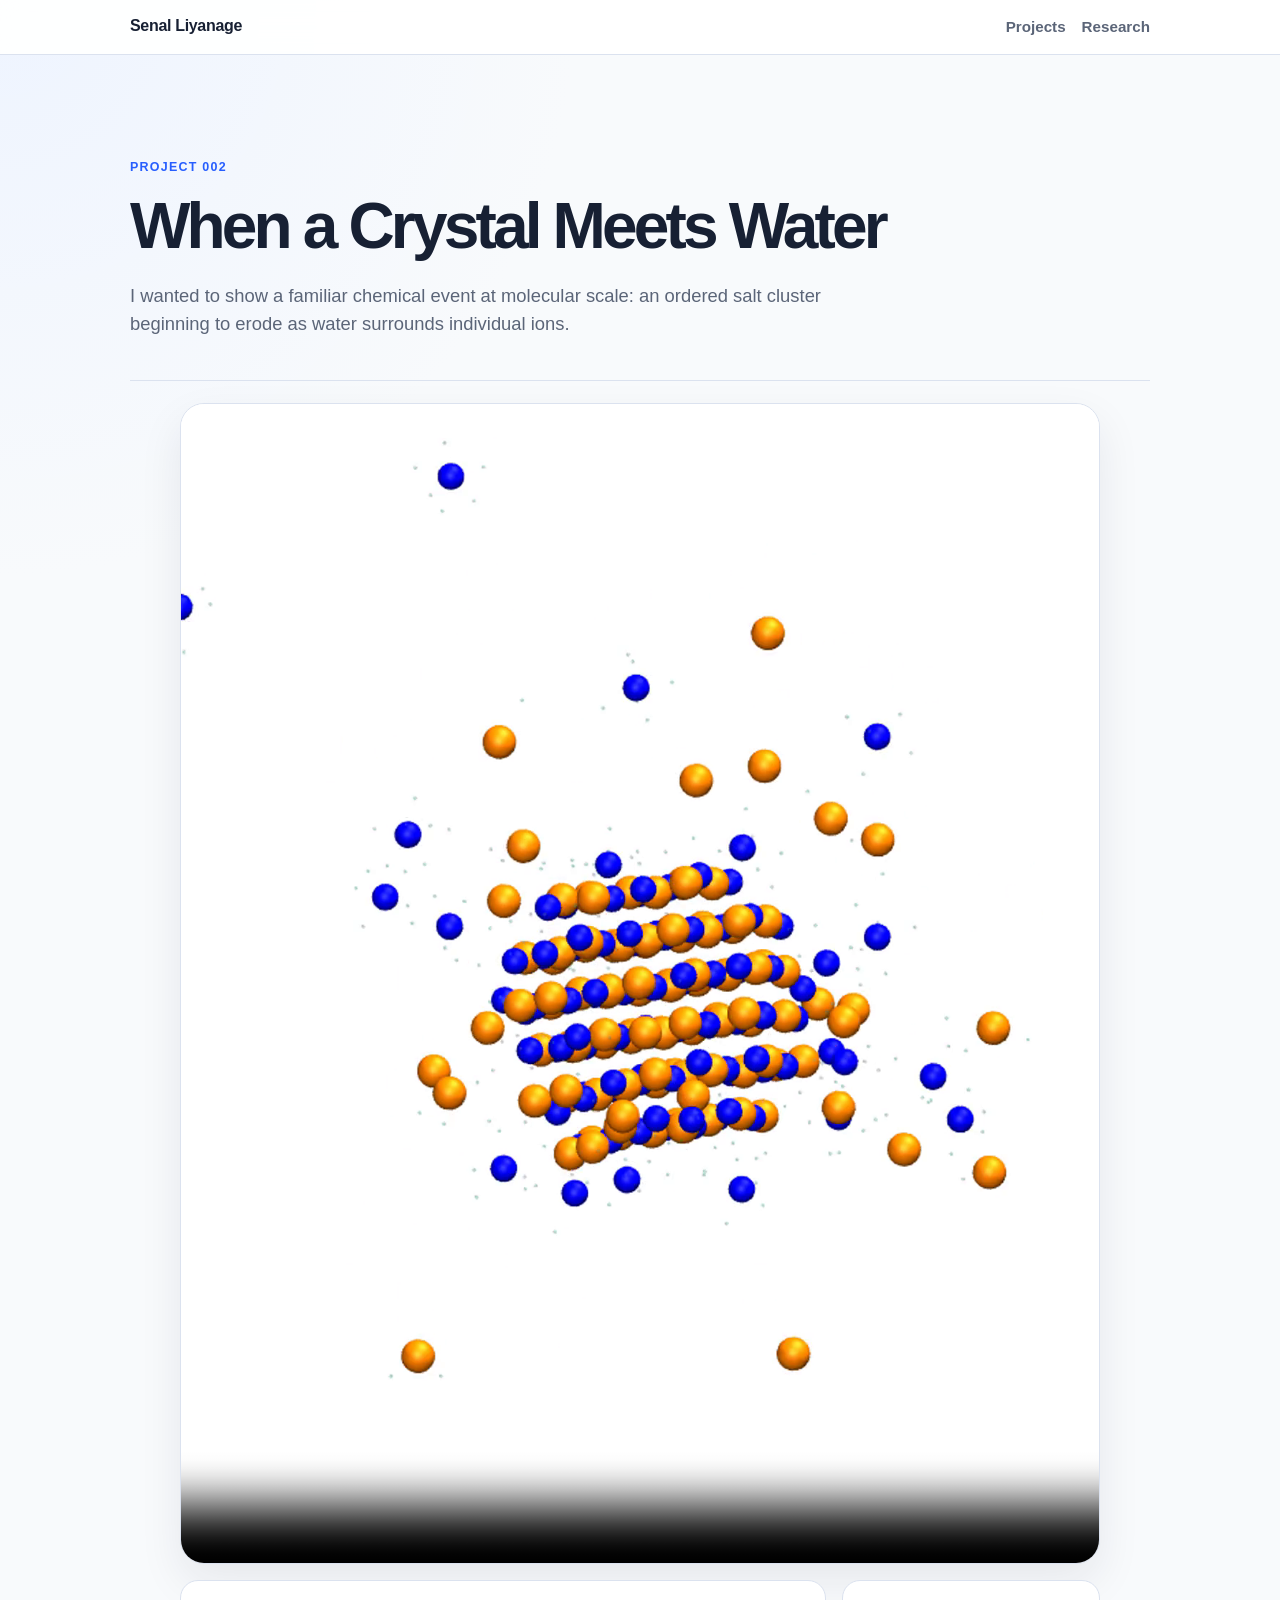
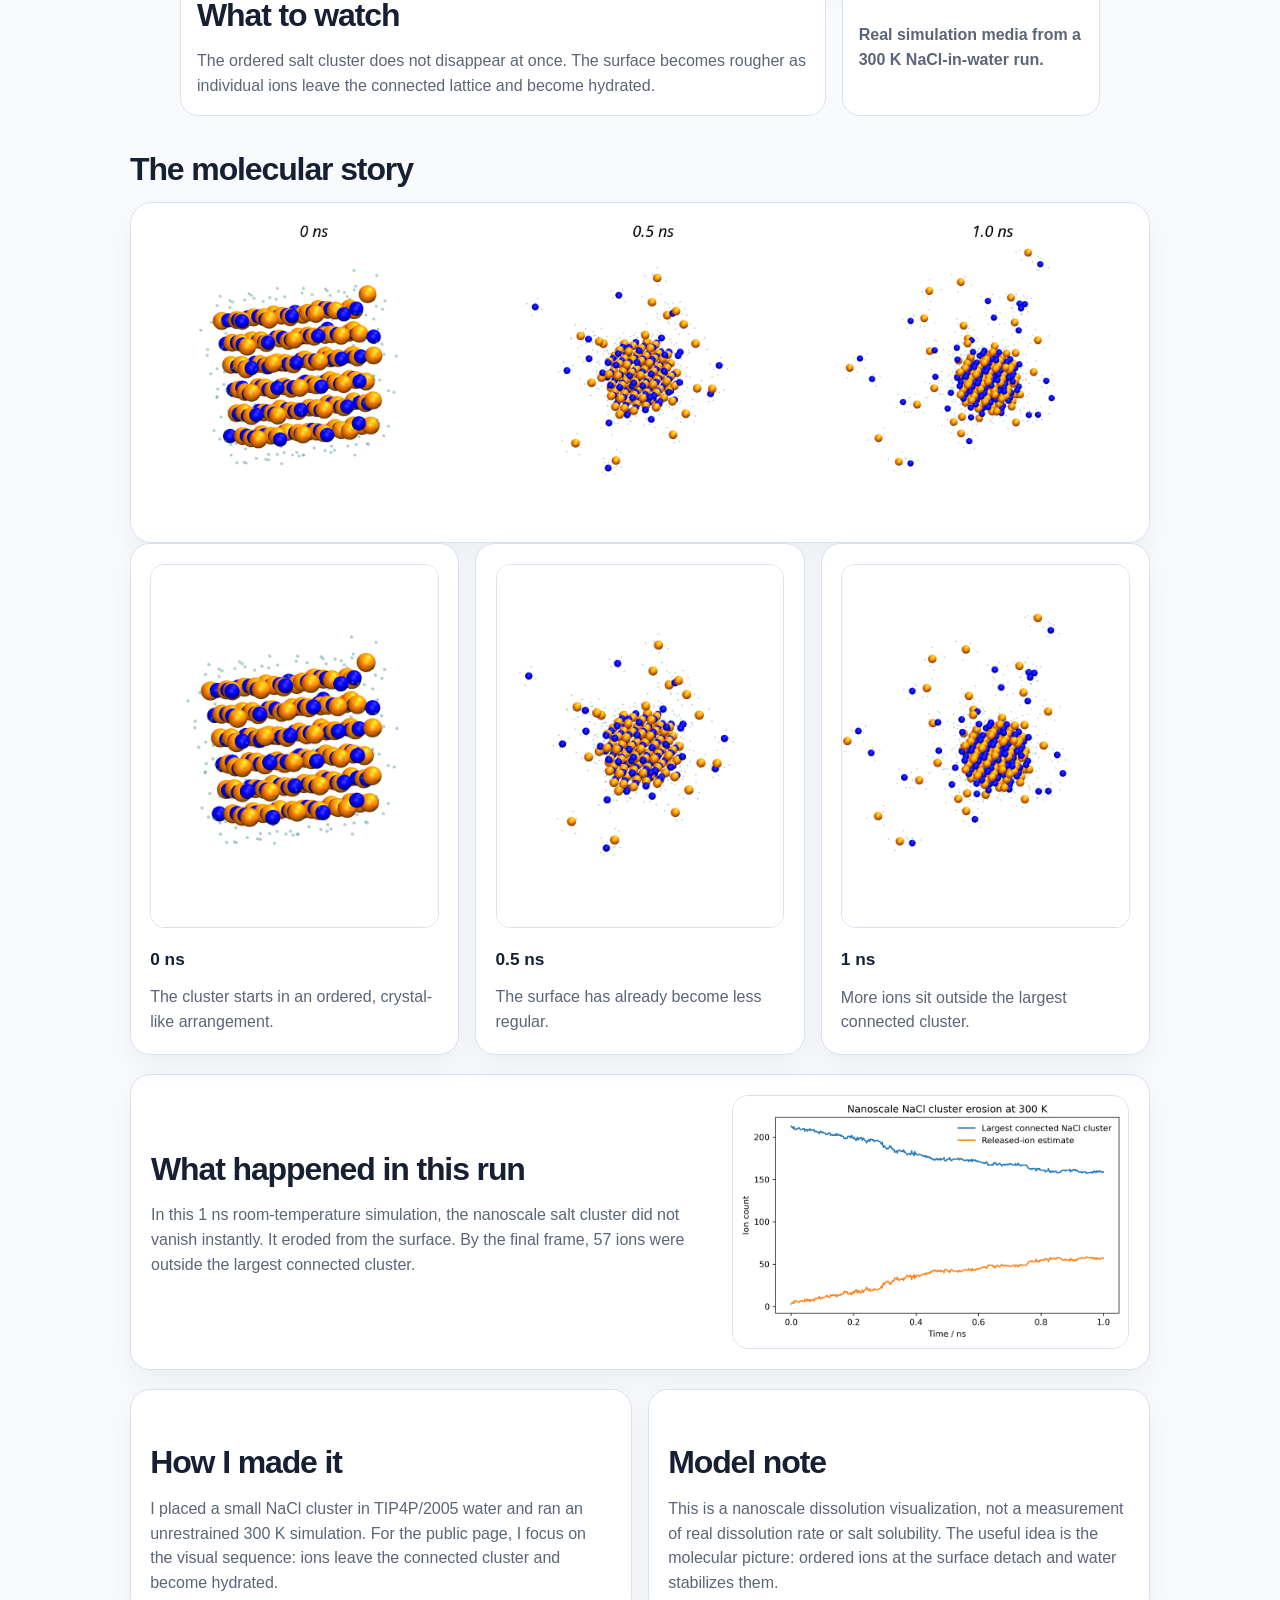
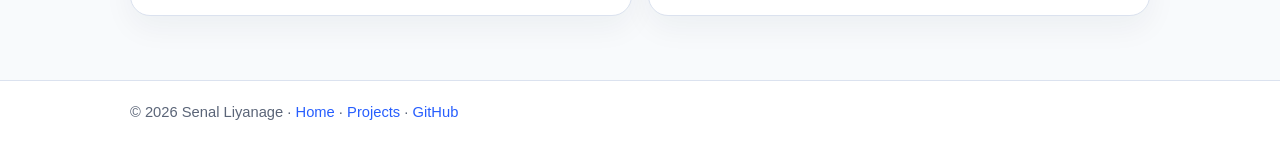
==== projects/salt-dissolution/index.html @ 2a0a5a63 "Use real media for salt dissolution project" ====
<!doctype html>
<html lang="en">
<head>
  <meta charset="utf-8">
  <meta name="viewport" content="width=device-width, initial-scale=1">
  <meta name="description" content="Project 002: real molecular simulation media showing a nanoscale salt cluster eroding in water.">
  <title>Project 002 — When a Crystal Meets Water</title>
  <link rel="stylesheet" href="../../assets/css/style.css">
  <link rel="stylesheet" href="../../assets/css/project002.css">
</head>
<body>
  <header>
    <div class="navbar">
      <a class="brand" href="../../index.html">Senal Liyanage</a>
      <nav aria-label="Primary navigation">
        <a href="../../projects.html">Projects</a>
        <a href="../../research.html">Research</a>
      </nav>
    </div>
  </header>

  <main>
    <section class="hero hero-compact project-hero">
      <p class="eyebrow">Project 002</p>
      <h1>When a Crystal Meets Water</h1>
      <p class="lede">I wanted to show a familiar chemical event at molecular scale: an ordered salt cluster beginning to erode as water surrounds individual ions.</p>
    </section>

    <section class="real-media-stage">
      <video class="simulation-video" autoplay loop muted playsinline controls poster="../../assets/projects/salt-dissolution/project002_300K_nacl_dissolution_poster.png">
        <source src="../../assets/projects/salt-dissolution/project002_300K_nacl_dissolution.mp4" type="video/mp4">
        <source src="../../assets/projects/salt-dissolution/project002_300K_nacl_dissolution.webm" type="video/webm">
        Your browser does not support the video tag.
      </video>
      <div class="watch-strip">
        <div>
          <h2>What to watch</h2>
          <p>The ordered salt cluster does not disappear at once. The surface becomes rougher as individual ions leave the connected lattice and become hydrated.</p>
        </div>
        <div class="mini-note">Real simulation media from a 300 K NaCl-in-water run.</div>
      </div>
    </section>

    <section>
      <h2>The molecular story</h2>
      <img class="wide-figure" src="../../assets/projects/salt-dissolution/project002_300K_three_panel_public.png" alt="Three simulation frames showing a salt cluster at 0 ns, 0.5 ns, and 1 ns">
    </section>

    <section class="gallery-grid frame-gallery">
      <article class="card">
        <img src="../../assets/projects/salt-dissolution/project002_0ns_public.png" alt="NaCl cluster at 0 ns">
        <h3>0 ns</h3>
        <p>The cluster starts in an ordered, crystal-like arrangement.</p>
      </article>
      <article class="card">
        <img src="../../assets/projects/salt-dissolution/project002_0p5ns_public.png" alt="NaCl cluster at 0.5 ns">
        <h3>0.5 ns</h3>
        <p>The surface has already become less regular.</p>
      </article>
      <article class="card">
        <img src="../../assets/projects/salt-dissolution/project002_1ns_public.png" alt="NaCl cluster at 1 ns">
        <h3>1 ns</h3>
        <p>More ions sit outside the largest connected cluster.</p>
      </article>
    </section>

    <section class="dissolution-summary">
      <div>
        <h2>What happened in this run</h2>
        <p>In this 1 ns room-temperature simulation, the nanoscale salt cluster did not vanish instantly. It eroded from the surface. By the final frame, 57 ions were outside the largest connected cluster.</p>
      </div>
      <img src="../../assets/projects/salt-dissolution/project002_300K_cluster_erosion.png" alt="Cluster erosion summary for the salt dissolution simulation">
    </section>

    <section class="grid-2">
      <article class="card">
        <h2>How I made it</h2>
        <p>I placed a small NaCl cluster in TIP4P/2005 water and ran an unrestrained 300 K simulation. For the public page, I focus on the visual sequence: ions leave the connected cluster and become hydrated.</p>
      </article>
      <article class="card">
        <h2>Model note</h2>
        <p>This is a nanoscale dissolution visualization, not a measurement of real dissolution rate or salt solubility. The useful idea is the molecular picture: ordered ions at the surface detach and water stabilizes them.</p>
      </article>
    </section>
  </main>

  <footer>
    <div class="footer-inner">
      © 2026 Senal Liyanage · <a href="../../index.html">Home</a> · <a href="../../projects.html">Projects</a> · <a href="https://github.com/senal-liyanage">GitHub</a>
    </div>
  </footer>
</body>
</html>
---- assets/css/style.css ----
:root {
  --bg: #f8fafc;
  --panel: #ffffff;
  --text: #172033;
  --muted: #5b6578;
  --line: #dbe2ef;
  --accent: #275efe;
  --accent-dark: #1746c8;
  --chip: #eef3ff;
  --soft: #f2f6ff;
  --warm: #fff6e8;
  --max-width: 1060px;
}

* {
  box-sizing: border-box;
}

body {
  margin: 0;
  font-family: -apple-system, BlinkMacSystemFont, "Segoe UI", Roboto, Helvetica, Arial, sans-serif;
  background: radial-gradient(circle at top left, #eef4ff 0, transparent 36rem), var(--bg);
  color: var(--text);
  line-height: 1.55;
}

a {
  color: var(--accent);
  text-decoration: none;
}

a:hover {
  color: var(--accent-dark);
  text-decoration: underline;
}

header {
  background: rgba(255, 255, 255, 0.92);
  border-bottom: 1px solid var(--line);
  position: sticky;
  top: 0;
  z-index: 10;
  backdrop-filter: blur(12px);
}

.navbar {
  max-width: var(--max-width);
  margin: 0 auto;
  padding: 0.9rem 1.25rem;
  display: flex;
  justify-content: space-between;
  align-items: center;
  gap: 1rem;
}

.brand {
  font-weight: 780;
  color: var(--text);
  letter-spacing: -0.02em;
}

nav {
  display: flex;
  gap: 1rem;
  flex-wrap: wrap;
}

nav a {
  color: var(--muted);
  font-weight: 680;
  font-size: 0.95rem;
}

main {
  max-width: var(--max-width);
  margin: 0 auto;
  padding: 2rem 1.25rem 4rem;
}

.hero {
  padding: 3.7rem 0 2.2rem;
}

.home-hero {
  display: grid;
  grid-template-columns: minmax(0, 0.9fr) minmax(360px, 0.72fr);
  gap: 2.2rem;
  align-items: center;
}

.hero-simple {
  max-width: 880px;
}

.hero-grid {
  display: grid;
  grid-template-columns: minmax(0, 1fr) 320px;
  gap: 2rem;
  align-items: center;
}

.hero-compact {
  padding-bottom: 1.4rem;
}

.project-hero {
  border-bottom: 1px solid var(--line);
}

.eyebrow {
  color: var(--accent);
  font-weight: 780;
  text-transform: uppercase;
  font-size: 0.78rem;
  letter-spacing: 0.1em;
  margin-bottom: 0.8rem;
}

h1,
h2,
h3 {
  line-height: 1.14;
  margin: 0 0 0.9rem;
}

h1 {
  font-size: clamp(2.35rem, 5vw, 4.5rem);
  letter-spacing: -0.06em;
  max-width: 880px;
}

h2 {
  font-size: clamp(1.45rem, 2.5vw, 2rem);
  letter-spacing: -0.035em;
  margin-top: 2.2rem;
}

h3 {
  font-size: 1.08rem;
}

.lede {
  max-width: 760px;
  font-size: 1.15rem;
  color: var(--muted);
}

.actions {
  display: flex;
  gap: 0.75rem;
  flex-wrap: wrap;
  margin-top: 1.25rem;
}

.button {
  display: inline-block;
  padding: 0.74rem 1.05rem;
  border-radius: 999px;
  border: 1px solid var(--accent);
  background: var(--accent);
  color: #fff;
  font-weight: 760;
}

.button:hover {
  color: #fff;
}

.button.secondary {
  background: transparent;
  color: var(--accent);
}

.button.secondary:hover {
  color: var(--accent-dark);
}

.button.small {
  padding: 0.5rem 0.78rem;
  font-size: 0.92rem;
}

.grid,
.gallery-grid {
  display: grid;
  grid-template-columns: repeat(auto-fit, minmax(240px, 1fr));
  gap: 1rem;
}

.grid-2 {
  display: grid;
  grid-template-columns: repeat(auto-fit, minmax(300px, 1fr));
  gap: 1rem;
}

.card,
.project-card,
.callout,
.spotlight,
.project-strip article,
.quiet-tools,
.gallery-feature {
  background: var(--panel);
  border: 1px solid var(--line);
  border-radius: 20px;
  box-shadow: 0 12px 30px rgba(21, 31, 56, 0.05);
}

.card {
  padding: 1.2rem;
}

.card p,
.project-card p,
.section-note,
.quiet-tools p,
.project-strip p,
.gallery-copy p {
  color: var(--muted);
}

.card p:last-child,
.project-card p:last-child {
  margin-bottom: 0;
}

.card strong {
  color: var(--text);
}

.hero-visual,
.gallery-visual {
  color: var(--text);
  background: linear-gradient(180deg, #ffffff, #f7f9ff 68%, #fff8ec);
  border: 1px solid #c8d7ff;
  border-radius: 26px;
  box-shadow: 0 24px 56px rgba(21, 31, 56, 0.1);
  overflow: hidden;
  display: block;
}

.hero-visual:hover,
.gallery-visual:hover {
  text-decoration: none;
  transform: translateY(-2px);
  transition: transform 160ms ease;
}

.visual-label {
  color: var(--accent);
  font-weight: 780;
  text-transform: uppercase;
  letter-spacing: 0.1em;
  font-size: 0.78rem;
  padding: 1rem 1.1rem 0;
}

.molecule-preview {
  height: 330px;
  margin: 1rem;
  border-radius: 22px;
  position: relative;
  overflow: hidden;
  background:
    linear-gradient(180deg, rgba(39, 94, 254, 0.05), rgba(255, 246, 232, 0.75)),
    radial-gradient(circle at 50% 50%, rgba(39,94,254,0.08), transparent 15rem);
  border: 1px solid #dce7ff;
}

.wide-preview {
  height: 360px;
  margin: 0;
  border-radius: 22px;
}

.band {
  position: absolute;
  left: 8%;
  right: 8%;
  top: 42%;
  height: 18%;
  border-top: 2px dashed rgba(39,94,254,0.75);
  border-bottom: 2px dashed rgba(39,94,254,0.75);
  background: rgba(39,94,254,0.07);
}

.dot {
  position: absolute;
  width: 14px;
  height: 14px;
  border-radius: 999px;
  box-shadow: 0 6px 16px rgba(21, 31, 56, 0.14);
}

.dot.blue {
  background: rgba(39,94,254,0.62);
}

.dot.orange {
  background: rgba(234,117,0,0.86);
}

.visual-copy {
  padding: 0 1.15rem 1.2rem;
}

.visual-copy h2 {
  margin-top: 0;
}

.visual-copy p {
  color: var(--muted);
  margin-bottom: 0;
}

.project-strip {
  display: grid;
  grid-template-columns: repeat(auto-fit, minmax(300px, 1fr));
  gap: 1rem;
  margin-top: 1rem;
}

.project-strip article {
  padding: 1.25rem;
}

.project-strip h2 {
  margin-top: 0;
}

.quiet-tools {
  padding: 1.25rem;
  margin-top: 1rem;
}

.quiet-tools h2 {
  margin-top: 0;
}

.gallery-feature {
  display: grid;
  grid-template-columns: minmax(0, 0.85fr) minmax(300px, 0.55fr);
  gap: 1.2rem;
  padding: 1.1rem;
  align-items: center;
  margin-bottom: 1rem;
}

.gallery-copy {
  padding: 0.6rem 0.4rem;
}

.gallery-copy h2 {
  margin-top: 0;
}

.spotlight {
  display: flex;
  justify-content: space-between;
  align-items: center;
  gap: 1rem;
  padding: 1.35rem;
  background: linear-gradient(135deg, #ffffff, #f4f7ff 68%, var(--warm));
}

.spotlight h2 {
  margin-top: 0;
}

.chips {
  display: flex;
  flex-wrap: wrap;
  gap: 0.5rem;
  margin: 1rem 0 0;
}

.chip {
  background: var(--chip);
  color: #1c3f8f;
  border: 1px solid #dce7ff;
  border-radius: 999px;
  padding: 0.35rem 0.65rem;
  font-size: 0.88rem;
  font-weight: 650;
}

.project-list {
  display: grid;
  gap: 1rem;
}

.project-card {
  padding: 1.35rem;
  margin-bottom: 1rem;
}

.project-card h2,
.project-card h3 {
  margin-top: 0;
}

.project-card .meta,
.meta {
  color: var(--muted);
  font-size: 0.94rem;
  margin: -0.25rem 0 0.8rem;
}

.featured-project,
.visual-card {
  border-color: #c8d7ff;
  background: linear-gradient(180deg, #ffffff, #f7f9ff);
}

.compact-list {
  grid-template-columns: repeat(auto-fit, minmax(260px, 1fr));
}

.compact-list-card p {
  max-width: 720px;
}

.callout {
  background: var(--soft);
  border-color: #dce7ff;
  padding: 1.2rem;
}

.callout h2 {
  margin-top: 0;
}

.visual-stage {
  margin-top: 1.4rem;
}

.canvas-wrap {
  background: #ffffff;
  border: 1px solid var(--line);
  border-radius: 24px;
  padding: 1rem;
  box-shadow: 0 18px 44px rgba(21, 31, 56, 0.08);
  overflow-x: auto;
}

.cinematic-canvas {
  max-width: 920px;
  margin: 0 auto;
}

.canvas-wrap canvas {
  display: block;
  max-width: 100%;
  height: auto;
  margin: 0 auto;
}

.watch-strip {
  max-width: 920px;
  margin: 1rem auto 0;
  display: grid;
  grid-template-columns: minmax(0, 1fr) minmax(220px, 0.4fr);
  gap: 1rem;
  align-items: stretch;
}

.watch-strip > div {
  background: var(--panel);
  border: 1px solid var(--line);
  border-radius: 18px;
  padding: 1rem;
}

.watch-strip h2 {
  margin-top: 0;
}

.watch-strip p {
  color: var(--muted);
  margin-bottom: 0;
}

.mini-note {
  color: var(--muted);
  font-weight: 650;
  display: flex;
  align-items: center;
}

.two-column {
  display: grid;
  grid-template-columns: minmax(0, 1fr) minmax(260px, 0.45fr);
  gap: 1.2rem;
}

ul.clean {
  padding-left: 1.2rem;
}

footer {
  border-top: 1px solid var(--line);
  color: var(--muted);
  background: var(--panel);
}

.footer-inner {
  max-width: var(--max-width);
  margin: 0 auto;
  padding: 1.25rem;
  font-size: 0.92rem;
}

@media (max-width: 860px) {
  .home-hero,
  .hero-grid,
  .watch-strip,
  .spotlight,
  .gallery-feature {
    grid-template-columns: 1fr;
    flex-direction: column;
    align-items: flex-start;
  }
}

@media (max-width: 760px) {
  .navbar {
    align-items: flex-start;
    flex-direction: column;
  }

  .hero {
    padding-top: 2.5rem;
  }

  .molecule-preview,
  .wide-preview {
    height: 260px;
  }

  .two-column {
    grid-template-columns: 1fr;
  }
}
---- assets/css/project002.css ----
.project002-hero {
  align-items: center;
}

.real-preview-card img,
.gallery-visual.real-preview-card img {
  display: block;
  width: 100%;
  aspect-ratio: 1 / 1;
  object-fit: cover;
}

.real-media-stage {
  margin-top: 1.4rem;
}

.simulation-video {
  display: block;
  width: 100%;
  max-width: 920px;
  margin: 0 auto;
  border-radius: 24px;
  border: 1px solid var(--line);
  background: #ffffff;
  box-shadow: 0 18px 44px rgba(21, 31, 56, 0.08);
}

.wide-figure {
  display: block;
  width: 100%;
  border-radius: 22px;
  border: 1px solid var(--line);
  background: #ffffff;
  box-shadow: 0 12px 30px rgba(21, 31, 56, 0.05);
}

.frame-gallery img {
  width: 100%;
  border-radius: 14px;
  border: 1px solid var(--line);
  background: #ffffff;
  margin-bottom: 0.9rem;
}

.dissolution-summary {
  display: grid;
  grid-template-columns: minmax(0, 0.85fr) minmax(280px, 0.6fr);
  gap: 1.2rem;
  align-items: center;
  margin: 1.2rem 0;
  padding: 1.25rem;
  background: var(--panel);
  border: 1px solid var(--line);
  border-radius: 20px;
  box-shadow: 0 12px 30px rgba(21, 31, 56, 0.05);
}

.dissolution-summary h2 {
  margin-top: 0;
}

.dissolution-summary p {
  color: var(--muted);
}

.dissolution-summary img {
  width: 100%;
  border-radius: 16px;
  border: 1px solid var(--line);
  background: #ffffff;
}

.project-mini-row {
  display: grid;
  grid-template-columns: repeat(auto-fit, minmax(260px, 1fr));
  gap: 1rem;
}

.project-mini-row article {
  background: var(--panel);
  border: 1px solid var(--line);
  border-radius: 20px;
  box-shadow: 0 12px 30px rgba(21, 31, 56, 0.05);
  padding: 1.25rem;
}

.project-mini-row h2 {
  margin-top: 0;
}

.project-mini-row p {
  color: var(--muted);
}

@media (max-width: 860px) {
  .dissolution-summary {
    grid-template-columns: 1fr;
  }
}
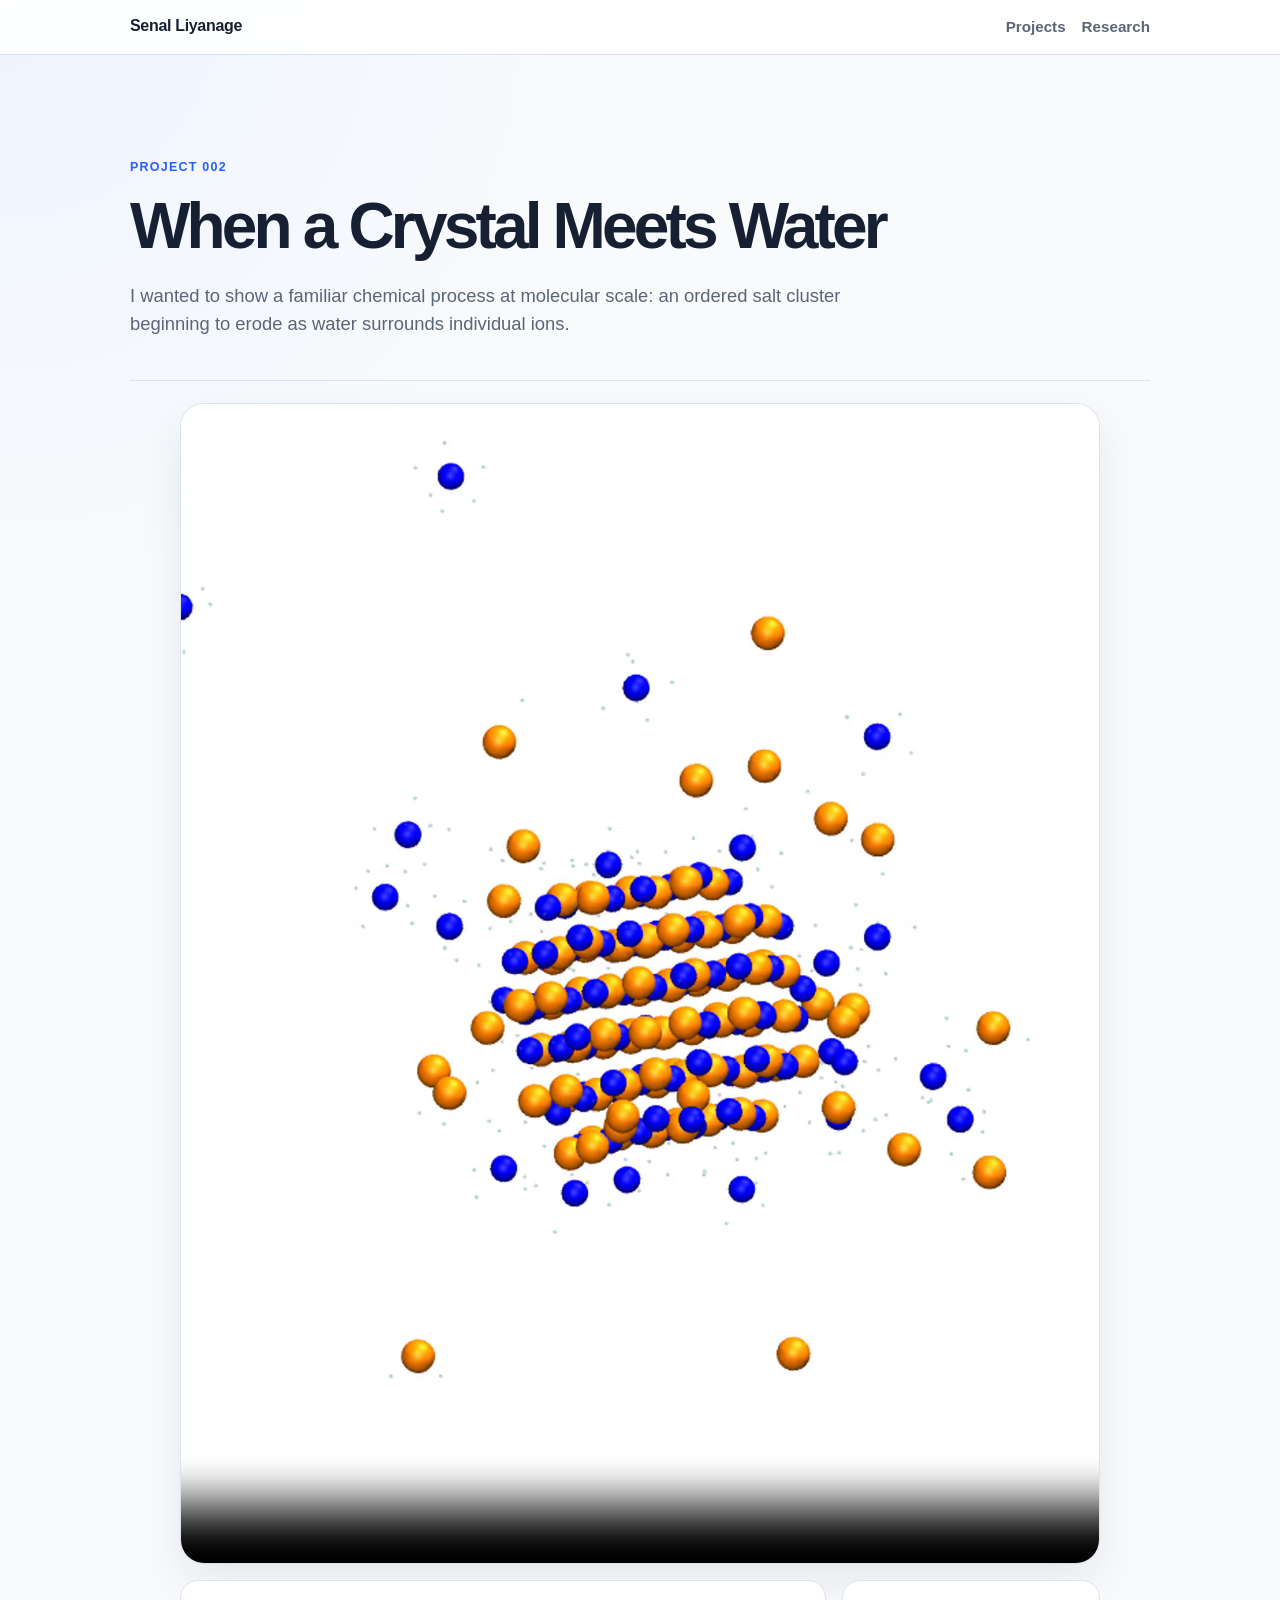
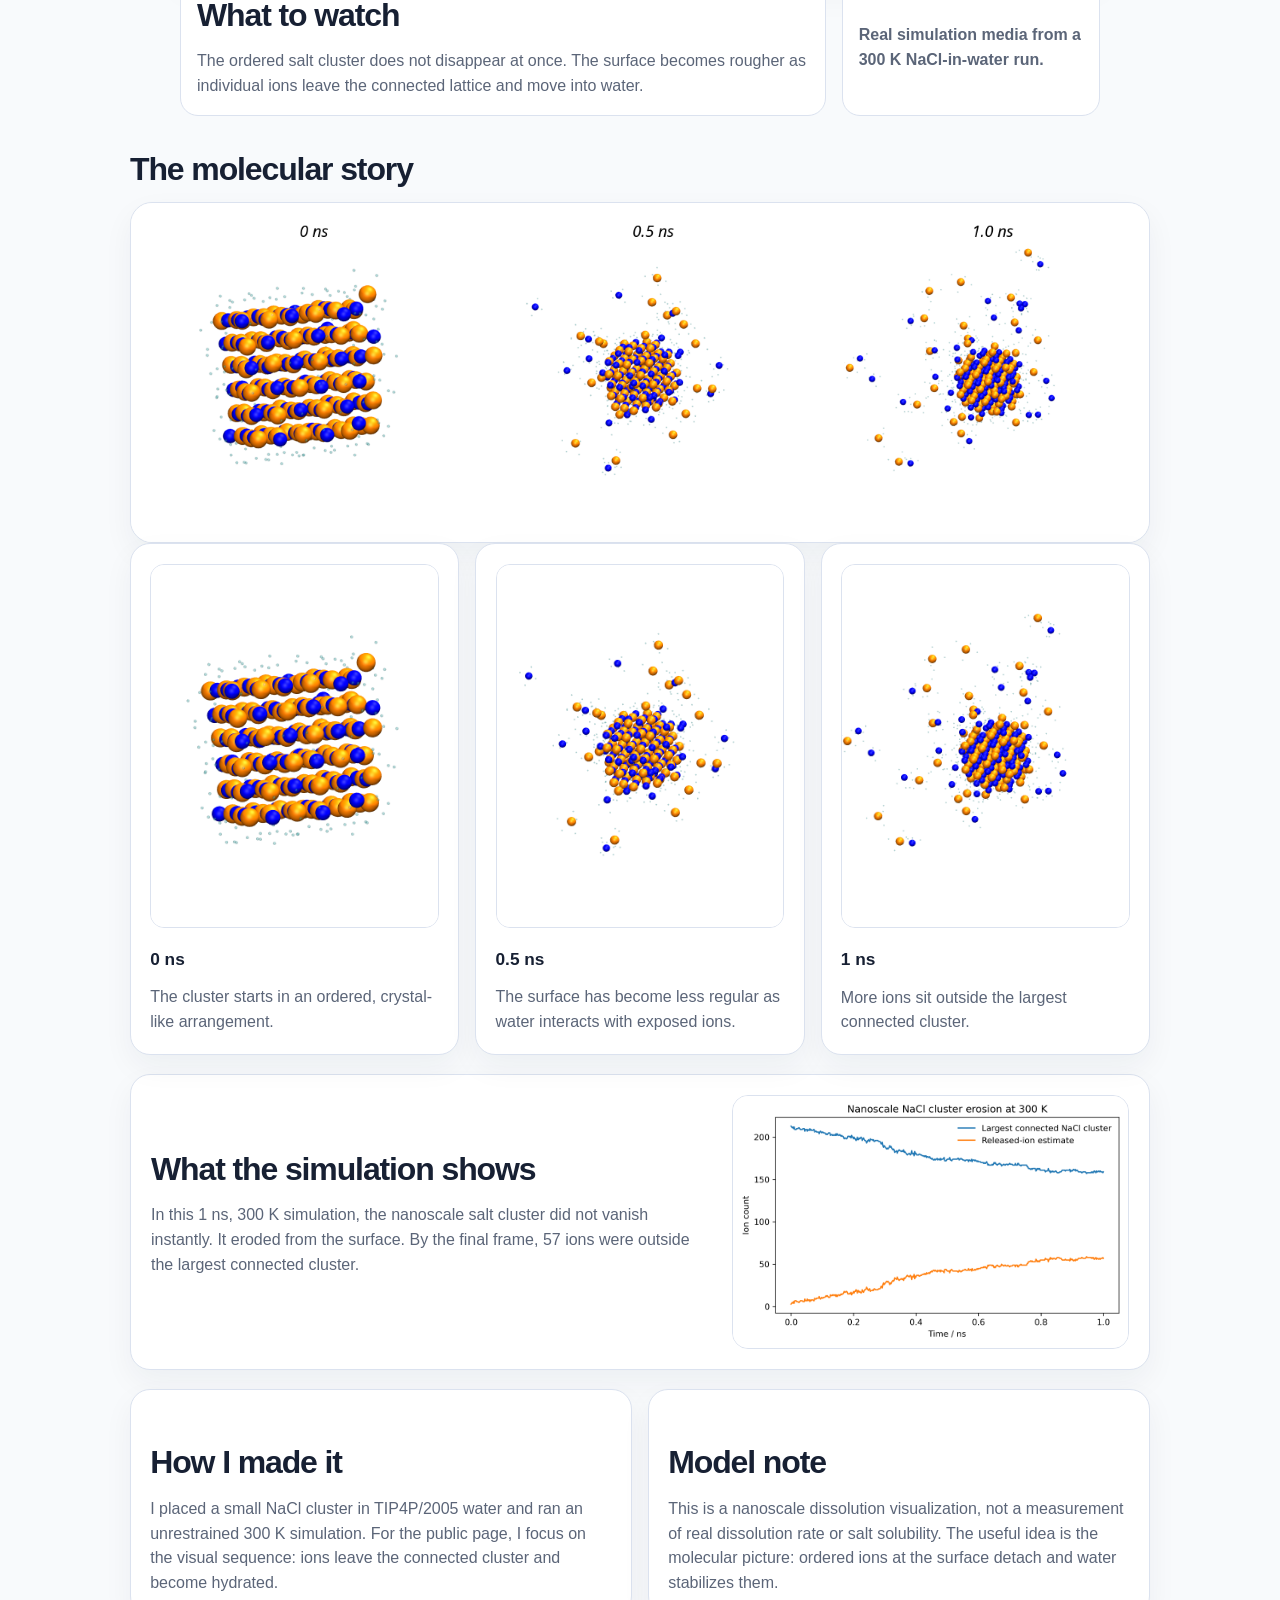
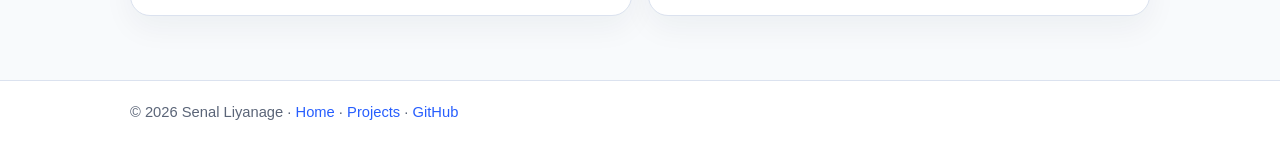
==== commit 3dcdef48: "Polish salt dissolution project copy" ====
--- a/projects/salt-dissolution/index.html
+++ b/projects/salt-dissolution/index.html
@@ -23,11 +23,11 @@
     <section class="hero hero-compact project-hero">
       <p class="eyebrow">Project 002</p>
       <h1>When a Crystal Meets Water</h1>
-      <p class="lede">I wanted to show a familiar chemical event at molecular scale: an ordered salt cluster beginning to erode as water surrounds individual ions.</p>
+      <p class="lede">I wanted to show a familiar chemical process at molecular scale: an ordered salt cluster beginning to erode as water surrounds individual ions.</p>
     </section>
 
     <section class="real-media-stage">
-      <video class="simulation-video" autoplay loop muted playsinline controls poster="../../assets/projects/salt-dissolution/project002_300K_nacl_dissolution_poster.png">
+      <video class="simulation-video" autoplay loop muted playsinline controls preload="metadata" poster="../../assets/projects/salt-dissolution/project002_300K_nacl_dissolution_poster.png">
         <source src="../../assets/projects/salt-dissolution/project002_300K_nacl_dissolution.mp4" type="video/mp4">
         <source src="../../assets/projects/salt-dissolution/project002_300K_nacl_dissolution.webm" type="video/webm">
         Your browser does not support the video tag.
@@ -35,7 +35,7 @@
       <div class="watch-strip">
         <div>
           <h2>What to watch</h2>
-          <p>The ordered salt cluster does not disappear at once. The surface becomes rougher as individual ions leave the connected lattice and become hydrated.</p>
+          <p>The ordered salt cluster does not disappear at once. The surface becomes rougher as individual ions leave the connected lattice and move into water.</p>
         </div>
         <div class="mini-note">Real simulation media from a 300 K NaCl-in-water run.</div>
       </div>
@@ -55,7 +55,7 @@
       <article class="card">
         <img src="../../assets/projects/salt-dissolution/project002_0p5ns_public.png" alt="NaCl cluster at 0.5 ns">
         <h3>0.5 ns</h3>
-        <p>The surface has already become less regular.</p>
+        <p>The surface has become less regular as water interacts with exposed ions.</p>
       </article>
       <article class="card">
         <img src="../../assets/projects/salt-dissolution/project002_1ns_public.png" alt="NaCl cluster at 1 ns">
@@ -66,8 +66,8 @@
 
     <section class="dissolution-summary">
       <div>
-        <h2>What happened in this run</h2>
-        <p>In this 1 ns room-temperature simulation, the nanoscale salt cluster did not vanish instantly. It eroded from the surface. By the final frame, 57 ions were outside the largest connected cluster.</p>
+        <h2>What the simulation shows</h2>
+        <p>In this 1 ns, 300 K simulation, the nanoscale salt cluster did not vanish instantly. It eroded from the surface. By the final frame, 57 ions were outside the largest connected cluster.</p>
       </div>
       <img src="../../assets/projects/salt-dissolution/project002_300K_cluster_erosion.png" alt="Cluster erosion summary for the salt dissolution simulation">
     </section>
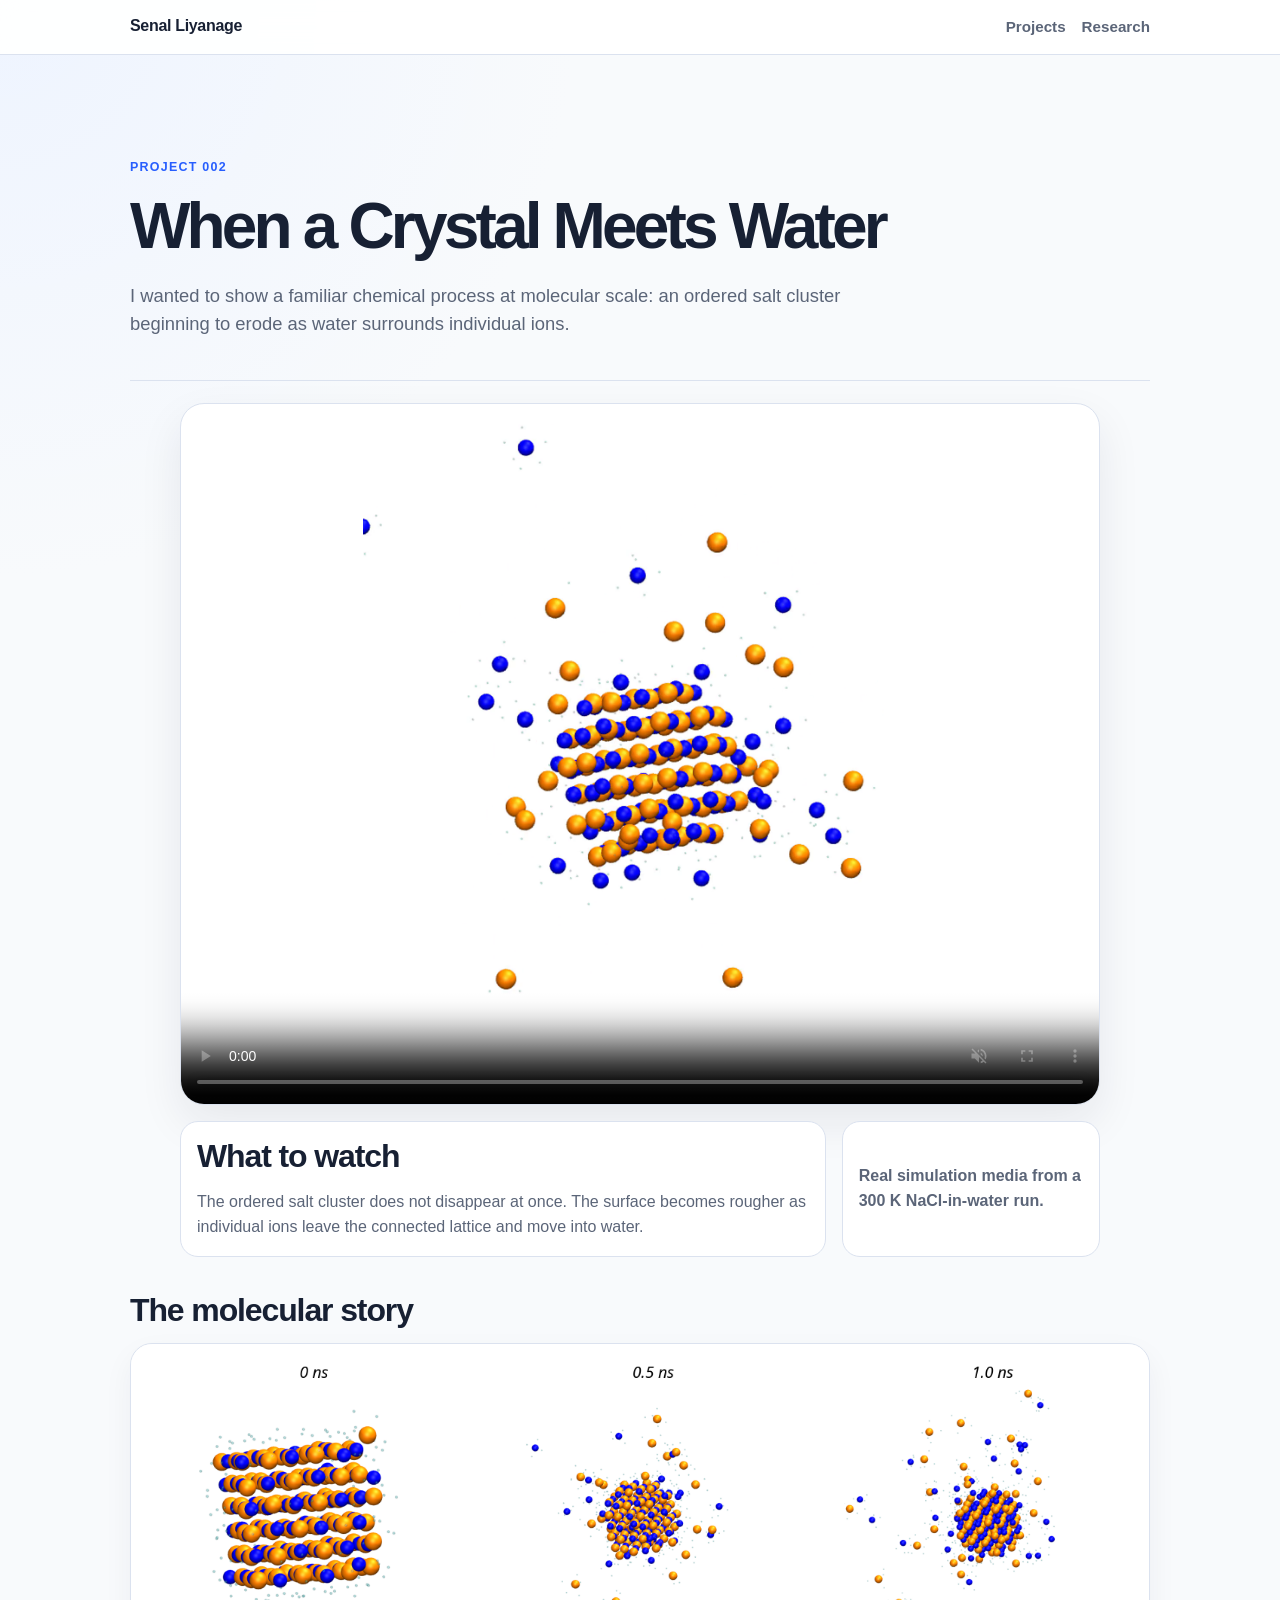
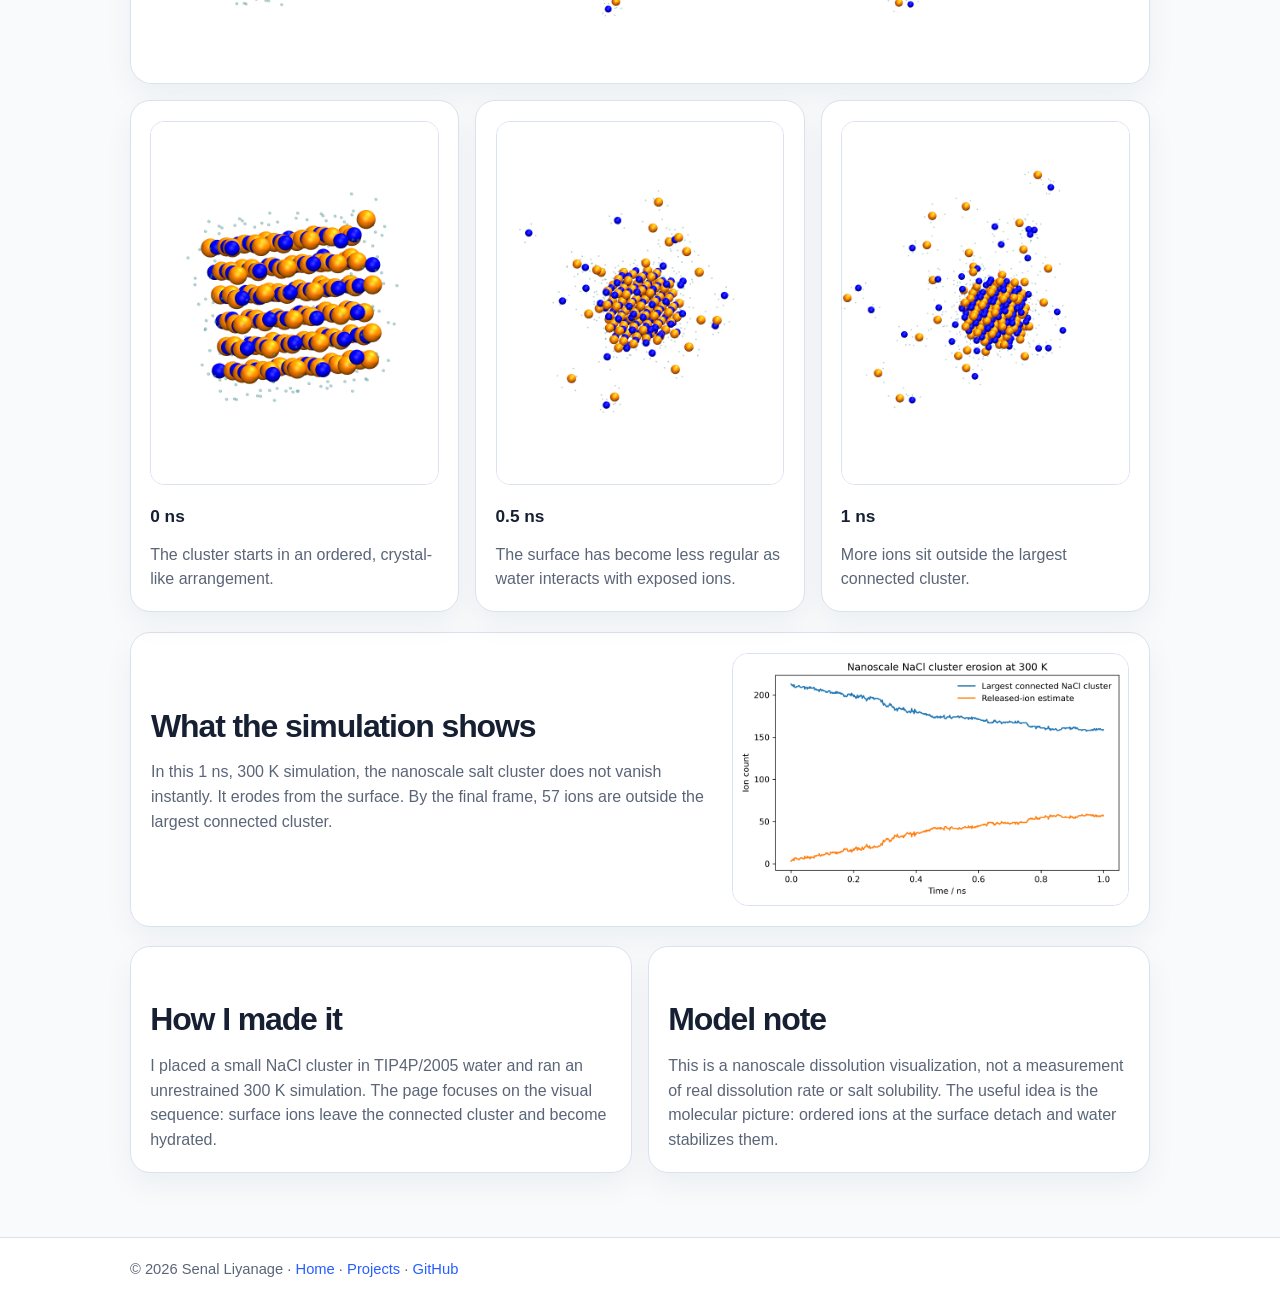
==== commit d896fdf7: "Refine salt dissolution project page" ====
--- a/projects/salt-dissolution/index.html
+++ b/projects/salt-dissolution/index.html
@@ -67,7 +67,7 @@
     <section class="dissolution-summary">
       <div>
         <h2>What the simulation shows</h2>
-        <p>In this 1 ns, 300 K simulation, the nanoscale salt cluster did not vanish instantly. It eroded from the surface. By the final frame, 57 ions were outside the largest connected cluster.</p>
+        <p>In this 1 ns, 300 K simulation, the nanoscale salt cluster does not vanish instantly. It erodes from the surface. By the final frame, 57 ions are outside the largest connected cluster.</p>
       </div>
       <img src="../../assets/projects/salt-dissolution/project002_300K_cluster_erosion.png" alt="Cluster erosion summary for the salt dissolution simulation">
     </section>
@@ -75,7 +75,7 @@
     <section class="grid-2">
       <article class="card">
         <h2>How I made it</h2>
-        <p>I placed a small NaCl cluster in TIP4P/2005 water and ran an unrestrained 300 K simulation. For the public page, I focus on the visual sequence: ions leave the connected cluster and become hydrated.</p>
+        <p>I placed a small NaCl cluster in TIP4P/2005 water and ran an unrestrained 300 K simulation. The page focuses on the visual sequence: surface ions leave the connected cluster and become hydrated.</p>
       </article>
       <article class="card">
         <h2>Model note</h2>
--- a/assets/css/project002.css
+++ b/assets/css/project002.css
@@ -18,11 +18,17 @@
   display: block;
   width: 100%;
   max-width: 920px;
+  max-height: min(78vh, 900px);
+  height: auto;
   margin: 0 auto;
   border-radius: 24px;
   border: 1px solid var(--line);
   background: #ffffff;
   box-shadow: 0 18px 44px rgba(21, 31, 56, 0.08);
+}
+
+.real-media-stage .watch-strip {
+  margin-top: 1rem;
 }
 
 .wide-figure {
@@ -32,6 +38,10 @@
   border: 1px solid var(--line);
   background: #ffffff;
   box-shadow: 0 12px 30px rgba(21, 31, 56, 0.05);
+}
+
+.frame-gallery {
+  margin-top: 1rem;
 }
 
 .frame-gallery img {
@@ -96,4 +106,8 @@
   .dissolution-summary {
     grid-template-columns: 1fr;
   }
+
+  .simulation-video {
+    max-height: none;
+  }
 }
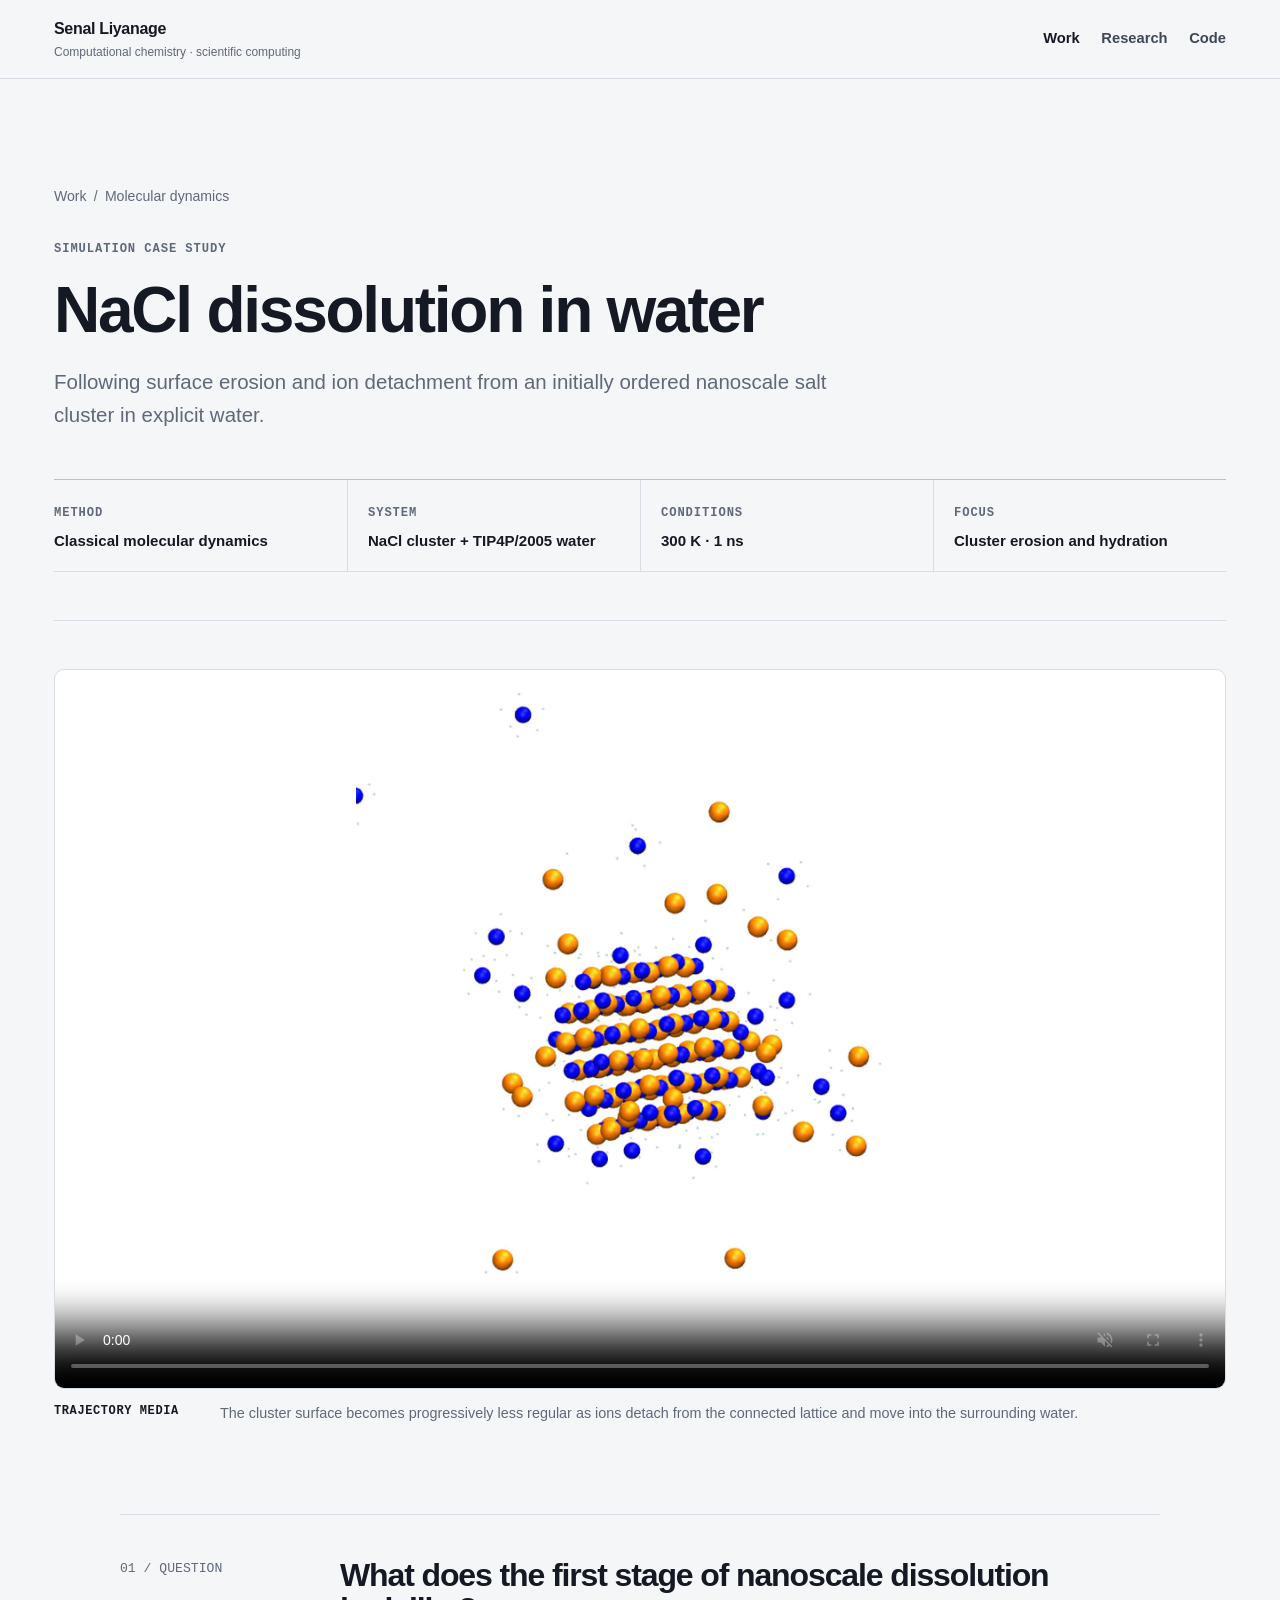
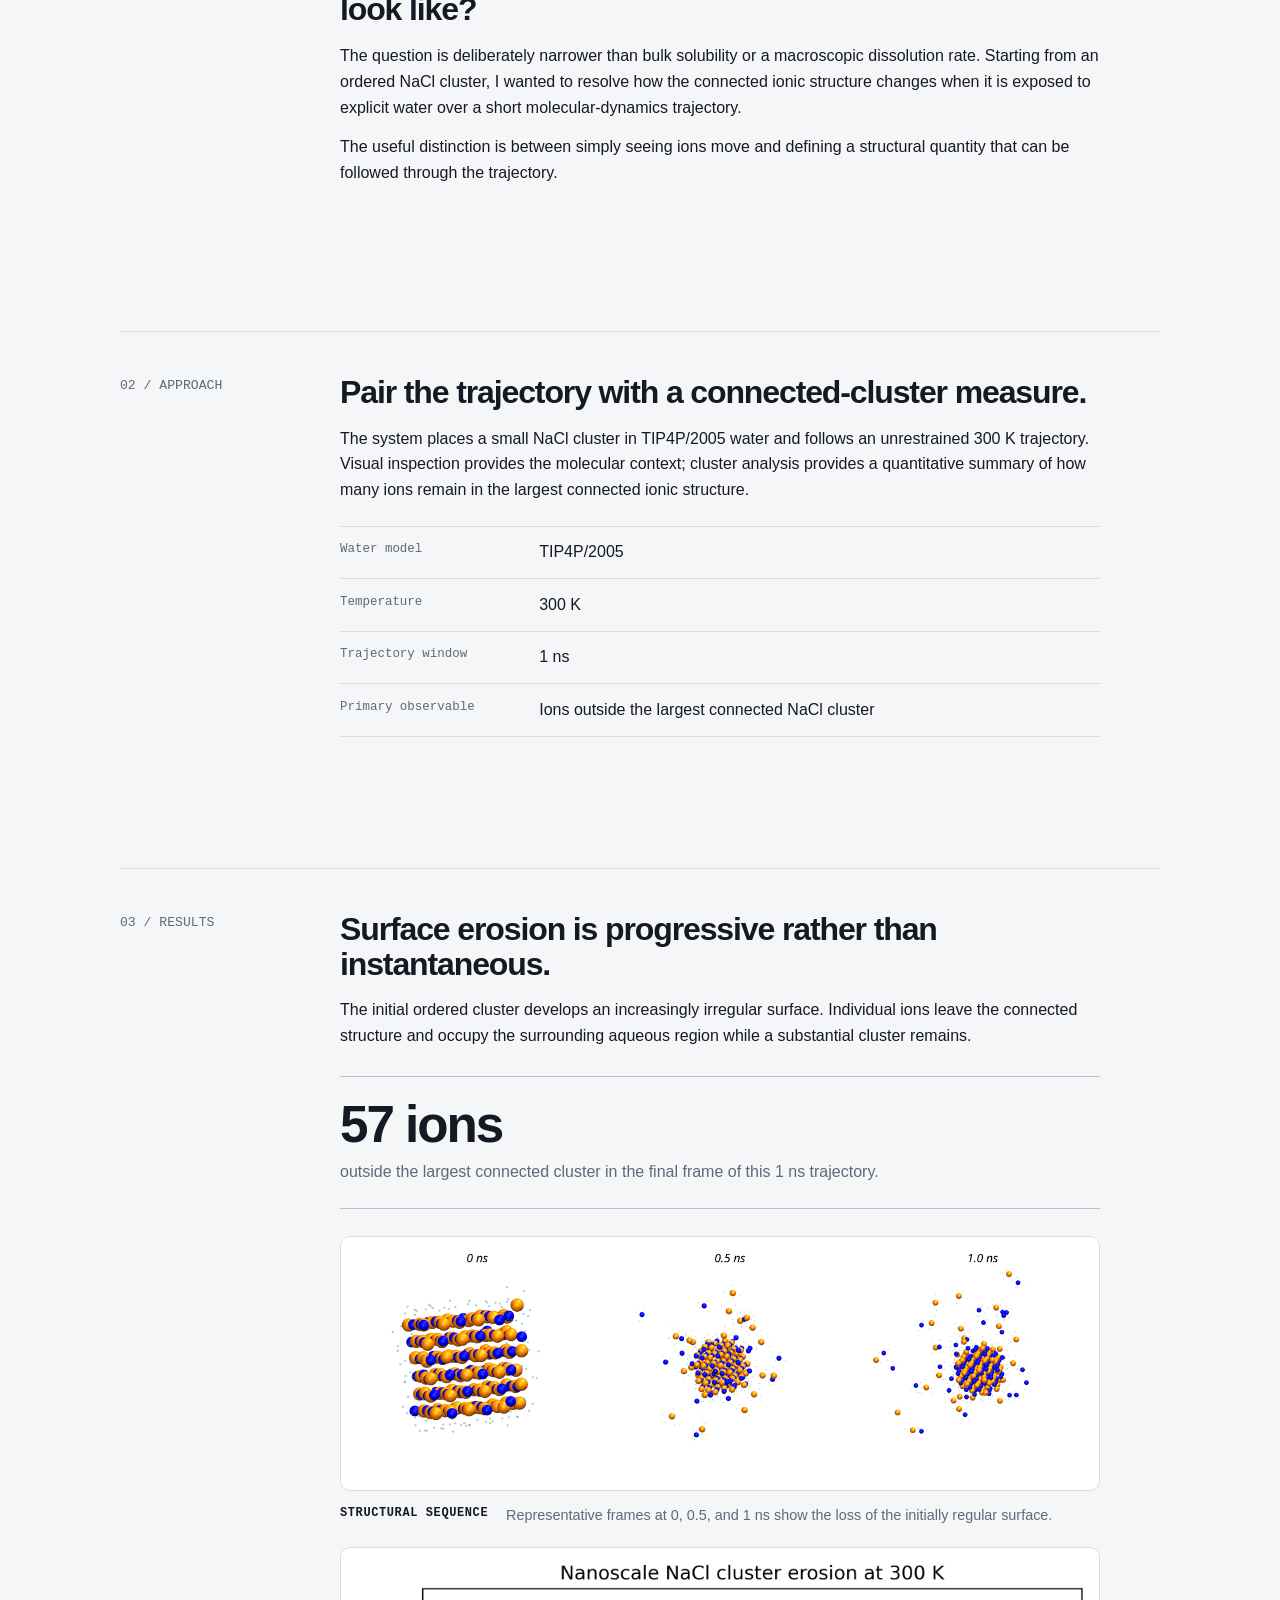
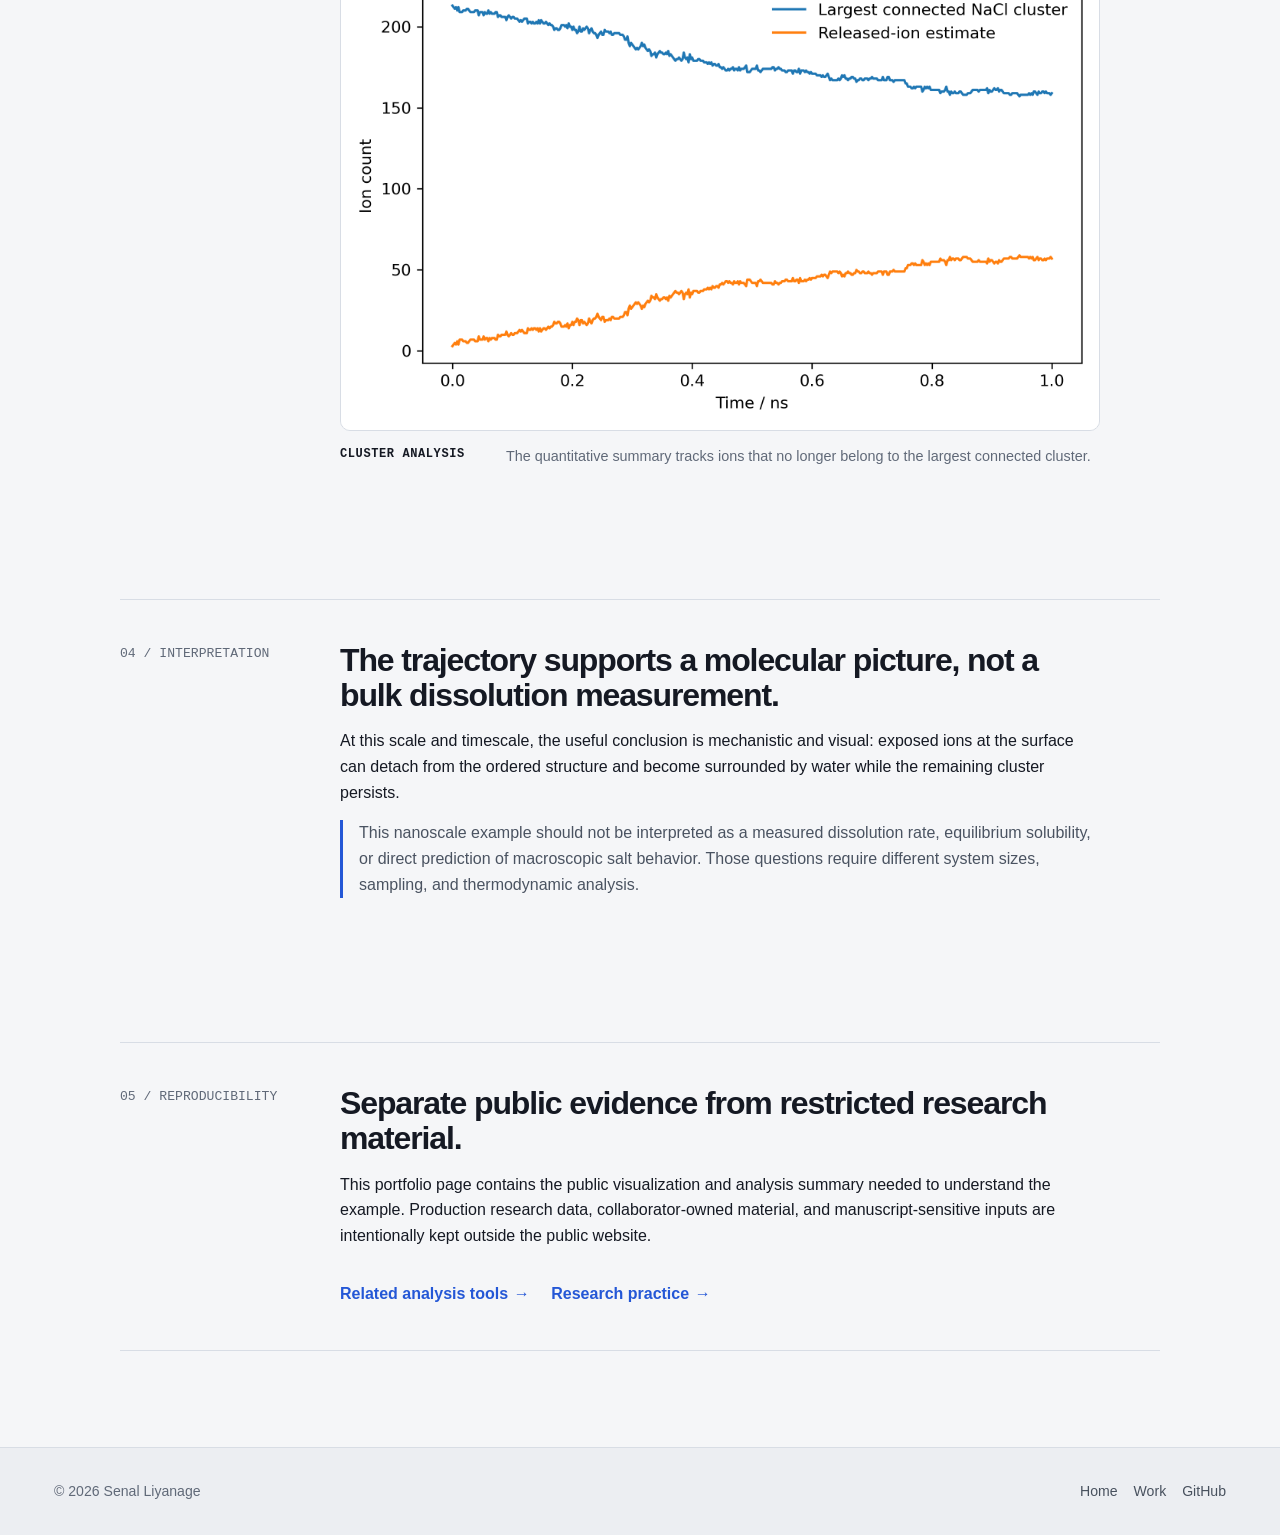
==== commit 8c6882f4: "convert salt dissolution page to technical case study" ====
--- a/projects/salt-dissolution/index.html
+++ b/projects/salt-dissolution/index.html
@@ -3,90 +3,139 @@
 <head>
   <meta charset="utf-8">
   <meta name="viewport" content="width=device-width, initial-scale=1">
-  <meta name="description" content="Project 002: real molecular simulation media showing a nanoscale salt cluster eroding in water.">
-  <title>Project 002 — When a Crystal Meets Water</title>
+  <meta name="description" content="Molecular-dynamics case study of nanoscale NaCl dissolution in explicit water at 300 K.">
+  <title>NaCl Dissolution in Water | Senal Liyanage</title>
   <link rel="stylesheet" href="../../assets/css/style.css">
-  <link rel="stylesheet" href="../../assets/css/project002.css">
 </head>
 <body>
-  <header>
+  <header class="site-header">
     <div class="navbar">
-      <a class="brand" href="../../index.html">Senal Liyanage</a>
+      <div class="brand-block">
+        <a class="brand" href="../../index.html">Senal Liyanage</a>
+        <div class="brand-subtitle">Computational chemistry · scientific computing</div>
+      </div>
       <nav aria-label="Primary navigation">
-        <a href="../../projects.html">Projects</a>
+        <a href="../../projects.html" aria-current="page">Work</a>
         <a href="../../research.html">Research</a>
+        <a href="../../projects.html#code">Code</a>
       </nav>
     </div>
   </header>
 
   <main>
-    <section class="hero hero-compact project-hero">
-      <p class="eyebrow">Project 002</p>
-      <h1>When a Crystal Meets Water</h1>
-      <p class="lede">I wanted to show a familiar chemical process at molecular scale: an ordered salt cluster beginning to erode as water surrounds individual ions.</p>
+    <section class="hero case-hero">
+      <div class="breadcrumb"><a href="../../projects.html">Work</a><span>/</span><span>Molecular dynamics</span></div>
+      <p class="eyebrow">Simulation case study</p>
+      <h1 class="case-title">NaCl dissolution in water</h1>
+      <p class="case-subtitle">Following surface erosion and ion detachment from an initially ordered nanoscale salt cluster in explicit water.</p>
+
+      <div class="case-meta">
+        <div><span class="meta-label">Method</span><strong>Classical molecular dynamics</strong></div>
+        <div><span class="meta-label">System</span><strong>NaCl cluster + TIP4P/2005 water</strong></div>
+        <div><span class="meta-label">Conditions</span><strong>300 K · 1 ns</strong></div>
+        <div><span class="meta-label">Focus</span><strong>Cluster erosion and hydration</strong></div>
+      </div>
     </section>
 
-    <section class="real-media-stage">
+    <section class="media-stage">
       <video class="simulation-video" autoplay loop muted playsinline controls preload="metadata" poster="../../assets/projects/salt-dissolution/project002_300K_nacl_dissolution_poster.png">
         <source src="../../assets/projects/salt-dissolution/project002_300K_nacl_dissolution.mp4" type="video/mp4">
         <source src="../../assets/projects/salt-dissolution/project002_300K_nacl_dissolution.webm" type="video/webm">
         Your browser does not support the video tag.
       </video>
-      <div class="watch-strip">
-        <div>
-          <h2>What to watch</h2>
-          <p>The ordered salt cluster does not disappear at once. The surface becomes rougher as individual ions leave the connected lattice and move into water.</p>
-        </div>
-        <div class="mini-note">Real simulation media from a 300 K NaCl-in-water run.</div>
+      <div class="figure-caption">
+        <strong>Trajectory media</strong>
+        <span>The cluster surface becomes progressively less regular as ions detach from the connected lattice and move into the surrounding water.</span>
       </div>
     </section>
 
-    <section>
-      <h2>The molecular story</h2>
-      <img class="wide-figure" src="../../assets/projects/salt-dissolution/project002_300K_three_panel_public.png" alt="Three simulation frames showing a salt cluster at 0 ns, 0.5 ns, and 1 ns">
-    </section>
+    <div class="case-body">
+      <section class="case-section">
+        <div class="section-number">01 / QUESTION</div>
+        <div class="case-copy">
+          <h2>What does the first stage of nanoscale dissolution look like?</h2>
+          <p>The question is deliberately narrower than bulk solubility or a macroscopic dissolution rate. Starting from an ordered NaCl cluster, I wanted to resolve how the connected ionic structure changes when it is exposed to explicit water over a short molecular-dynamics trajectory.</p>
+          <p>The useful distinction is between simply seeing ions move and defining a structural quantity that can be followed through the trajectory.</p>
+        </div>
+      </section>
 
-    <section class="gallery-grid frame-gallery">
-      <article class="card">
-        <img src="../../assets/projects/salt-dissolution/project002_0ns_public.png" alt="NaCl cluster at 0 ns">
-        <h3>0 ns</h3>
-        <p>The cluster starts in an ordered, crystal-like arrangement.</p>
-      </article>
-      <article class="card">
-        <img src="../../assets/projects/salt-dissolution/project002_0p5ns_public.png" alt="NaCl cluster at 0.5 ns">
-        <h3>0.5 ns</h3>
-        <p>The surface has become less regular as water interacts with exposed ions.</p>
-      </article>
-      <article class="card">
-        <img src="../../assets/projects/salt-dissolution/project002_1ns_public.png" alt="NaCl cluster at 1 ns">
-        <h3>1 ns</h3>
-        <p>More ions sit outside the largest connected cluster.</p>
-      </article>
-    </section>
+      <section class="case-section">
+        <div class="section-number">02 / APPROACH</div>
+        <div class="case-copy">
+          <h2>Pair the trajectory with a connected-cluster measure.</h2>
+          <p>The system places a small NaCl cluster in TIP4P/2005 water and follows an unrestrained 300 K trajectory. Visual inspection provides the molecular context; cluster analysis provides a quantitative summary of how many ions remain in the largest connected ionic structure.</p>
 
-    <section class="dissolution-summary">
-      <div>
-        <h2>What the simulation shows</h2>
-        <p>In this 1 ns, 300 K simulation, the nanoscale salt cluster does not vanish instantly. It erodes from the surface. By the final frame, 57 ions are outside the largest connected cluster.</p>
-      </div>
-      <img src="../../assets/projects/salt-dissolution/project002_300K_cluster_erosion.png" alt="Cluster erosion summary for the salt dissolution simulation">
-    </section>
+          <dl class="method-list">
+            <div class="method-row"><dt>Water model</dt><dd>TIP4P/2005</dd></div>
+            <div class="method-row"><dt>Temperature</dt><dd>300 K</dd></div>
+            <div class="method-row"><dt>Trajectory window</dt><dd>1 ns</dd></div>
+            <div class="method-row"><dt>Primary observable</dt><dd>Ions outside the largest connected NaCl cluster</dd></div>
+          </dl>
+        </div>
+      </section>
 
-    <section class="grid-2">
-      <article class="card">
-        <h2>How I made it</h2>
-        <p>I placed a small NaCl cluster in TIP4P/2005 water and ran an unrestrained 300 K simulation. The page focuses on the visual sequence: surface ions leave the connected cluster and become hydrated.</p>
-      </article>
-      <article class="card">
-        <h2>Model note</h2>
-        <p>This is a nanoscale dissolution visualization, not a measurement of real dissolution rate or salt solubility. The useful idea is the molecular picture: ordered ions at the surface detach and water stabilizes them.</p>
-      </article>
-    </section>
+      <section class="case-section">
+        <div class="section-number">03 / RESULTS</div>
+        <div class="case-copy">
+          <h2>Surface erosion is progressive rather than instantaneous.</h2>
+          <p>The initial ordered cluster develops an increasingly irregular surface. Individual ions leave the connected structure and occupy the surrounding aqueous region while a substantial cluster remains.</p>
+
+          <div class="result-stat">
+            <strong>57 ions</strong>
+            <span>outside the largest connected cluster in the final frame of this 1 ns trajectory.</span>
+          </div>
+
+          <div class="figure-stack">
+            <div>
+              <img class="case-figure" src="../../assets/projects/salt-dissolution/project002_300K_three_panel_public.png" alt="Three molecular simulation frames at 0 ns, 0.5 ns, and 1 ns showing progressive erosion of the sodium chloride cluster">
+              <div class="figure-caption">
+                <strong>Structural sequence</strong>
+                <span>Representative frames at 0, 0.5, and 1 ns show the loss of the initially regular surface.</span>
+              </div>
+            </div>
+
+            <div>
+              <img class="case-figure" src="../../assets/projects/salt-dissolution/project002_300K_cluster_erosion.png" alt="Plot summarizing erosion of the largest connected salt cluster during the simulation">
+              <div class="figure-caption">
+                <strong>Cluster analysis</strong>
+                <span>The quantitative summary tracks ions that no longer belong to the largest connected cluster.</span>
+              </div>
+            </div>
+          </div>
+        </div>
+      </section>
+
+      <section class="case-section">
+        <div class="section-number">04 / INTERPRETATION</div>
+        <div class="case-copy">
+          <h2>The trajectory supports a molecular picture, not a bulk dissolution measurement.</h2>
+          <p>At this scale and timescale, the useful conclusion is mechanistic and visual: exposed ions at the surface can detach from the ordered structure and become surrounded by water while the remaining cluster persists.</p>
+          <p class="note">This nanoscale example should not be interpreted as a measured dissolution rate, equilibrium solubility, or direct prediction of macroscopic salt behavior. Those questions require different system sizes, sampling, and thermodynamic analysis.</p>
+        </div>
+      </section>
+
+      <section class="case-section">
+        <div class="section-number">05 / REPRODUCIBILITY</div>
+        <div class="case-copy">
+          <h2>Separate public evidence from restricted research material.</h2>
+          <p>This portfolio page contains the public visualization and analysis summary needed to understand the example. Production research data, collaborator-owned material, and manuscript-sensitive inputs are intentionally kept outside the public website.</p>
+          <div class="link-row">
+            <a class="text-link" href="../../projects.html#code">Related analysis tools</a>
+            <a class="text-link" href="../../research.html">Research practice</a>
+          </div>
+        </div>
+      </section>
+    </div>
   </main>
 
-  <footer>
+  <footer class="site-footer">
     <div class="footer-inner">
-      © 2026 Senal Liyanage · <a href="../../index.html">Home</a> · <a href="../../projects.html">Projects</a> · <a href="https://github.com/senal-liyanage">GitHub</a>
+      <span>© 2026 Senal Liyanage</span>
+      <div class="footer-links">
+        <a href="../../index.html">Home</a>
+        <a href="../../projects.html">Work</a>
+        <a href="https://github.com/senal-liyanage">GitHub</a>
+      </div>
     </div>
   </footer>
 </body>
--- a/assets/css/style.css
+++ b/assets/css/style.css
@@ -1,543 +1,663 @@
 :root {
-  --bg: #f8fafc;
-  --panel: #ffffff;
-  --text: #172033;
-  --muted: #5b6578;
-  --line: #dbe2ef;
-  --accent: #275efe;
-  --accent-dark: #1746c8;
-  --chip: #eef3ff;
-  --soft: #f2f6ff;
-  --warm: #fff6e8;
-  --max-width: 1060px;
-}
-
-* {
-  box-sizing: border-box;
-}
+  --bg: #f5f6f8;
+  --surface: #ffffff;
+  --text: #151923;
+  --muted: #606978;
+  --line: #d8dde5;
+  --line-strong: #b9c0cc;
+  --accent: #2457d6;
+  --accent-dark: #173fa7;
+  --accent-soft: #eef3ff;
+  --max-width: 1220px;
+  --measure: 760px;
+  --radius: 10px;
+}
+
+* { box-sizing: border-box; }
+
+html { scroll-behavior: smooth; }
 
 body {
   margin: 0;
-  font-family: -apple-system, BlinkMacSystemFont, "Segoe UI", Roboto, Helvetica, Arial, sans-serif;
-  background: radial-gradient(circle at top left, #eef4ff 0, transparent 36rem), var(--bg);
+  background: var(--bg);
   color: var(--text);
-  line-height: 1.55;
-}
+  font-family: Inter, ui-sans-serif, -apple-system, BlinkMacSystemFont, "Segoe UI", Helvetica, Arial, sans-serif;
+  line-height: 1.62;
+  -webkit-font-smoothing: antialiased;
+}
+
+img, video, canvas { max-width: 100%; }
 
 a {
   color: var(--accent);
   text-decoration: none;
 }
 
-a:hover {
-  color: var(--accent-dark);
-  text-decoration: underline;
-}
-
-header {
-  background: rgba(255, 255, 255, 0.92);
-  border-bottom: 1px solid var(--line);
+a:hover { color: var(--accent-dark); }
+
+a:focus-visible,
+button:focus-visible,
+video:focus-visible {
+  outline: 3px solid rgba(36, 87, 214, 0.28);
+  outline-offset: 4px;
+}
+
+.site-header {
   position: sticky;
   top: 0;
-  z-index: 10;
-  backdrop-filter: blur(12px);
+  z-index: 20;
+  border-bottom: 1px solid rgba(216, 221, 229, 0.9);
+  background: rgba(245, 246, 248, 0.94);
+  backdrop-filter: blur(14px);
 }
 
 .navbar {
   max-width: var(--max-width);
   margin: 0 auto;
-  padding: 0.9rem 1.25rem;
-  display: flex;
+  padding: 1rem 1.5rem;
+  display: flex;
+  align-items: center;
   justify-content: space-between;
+  gap: 1.5rem;
+}
+
+.brand-block { min-width: 0; }
+
+.brand {
+  display: inline-block;
+  color: var(--text);
+  font-size: 1rem;
+  font-weight: 760;
+  letter-spacing: -0.02em;
+}
+
+.brand:hover { color: var(--text); }
+
+.brand-subtitle {
+  margin-top: 0.05rem;
+  color: var(--muted);
+  font-size: 0.75rem;
+}
+
+nav {
+  display: flex;
   align-items: center;
-  gap: 1rem;
-}
-
-.brand {
-  font-weight: 780;
-  color: var(--text);
-  letter-spacing: -0.02em;
-}
-
-nav {
-  display: flex;
-  gap: 1rem;
+  gap: 1.35rem;
   flex-wrap: wrap;
 }
 
 nav a {
-  color: var(--muted);
-  font-weight: 680;
-  font-size: 0.95rem;
-}
+  color: #3f4856;
+  font-size: 0.92rem;
+  font-weight: 650;
+}
+
+nav a[aria-current="page"] { color: var(--text); }
 
 main {
   max-width: var(--max-width);
   margin: 0 auto;
-  padding: 2rem 1.25rem 4rem;
-}
+  padding: 0 1.5rem 6rem;
+}
+
+section { margin-top: 5.5rem; }
 
 .hero {
-  padding: 3.7rem 0 2.2rem;
+  margin-top: 0;
+  padding: 6.5rem 0 4rem;
+  border-bottom: 1px solid var(--line);
 }
 
 .home-hero {
   display: grid;
-  grid-template-columns: minmax(0, 0.9fr) minmax(360px, 0.72fr);
-  gap: 2.2rem;
+  grid-template-columns: minmax(0, 1.35fr) minmax(280px, 0.65fr);
+  gap: 5rem;
+  align-items: end;
+}
+
+.eyebrow,
+.kicker,
+.meta-label {
+  color: var(--muted);
+  font-family: ui-monospace, SFMono-Regular, Menlo, Consolas, monospace;
+  font-size: 0.76rem;
+  font-weight: 650;
+  letter-spacing: 0.075em;
+  text-transform: uppercase;
+}
+
+.eyebrow { margin: 0 0 1rem; }
+
+h1, h2, h3 {
+  margin: 0;
+  line-height: 1.08;
+  letter-spacing: -0.035em;
+}
+
+h1 {
+  max-width: 980px;
+  font-size: clamp(2.85rem, 6.3vw, 6rem);
+  font-weight: 710;
+}
+
+h2 {
+  font-size: clamp(1.75rem, 3vw, 2.65rem);
+  font-weight: 680;
+}
+
+h3 {
+  font-size: 1.14rem;
+  font-weight: 700;
+  letter-spacing: -0.018em;
+}
+
+.lede {
+  max-width: 820px;
+  margin: 1.45rem 0 0;
+  color: #4f5968;
+  font-size: clamp(1.12rem, 2vw, 1.35rem);
+}
+
+.hero-actions,
+.link-row {
+  display: flex;
   align-items: center;
-}
-
-.hero-simple {
-  max-width: 880px;
-}
-
-.hero-grid {
-  display: grid;
-  grid-template-columns: minmax(0, 1fr) 320px;
-  gap: 2rem;
+  gap: 1rem 1.35rem;
+  flex-wrap: wrap;
+  margin-top: 2rem;
+}
+
+.text-link,
+.button {
+  display: inline-flex;
   align-items: center;
-}
-
-.hero-compact {
-  padding-bottom: 1.4rem;
-}
-
-.project-hero {
-  border-bottom: 1px solid var(--line);
-}
-
-.eyebrow {
-  color: var(--accent);
-  font-weight: 780;
-  text-transform: uppercase;
-  font-size: 0.78rem;
-  letter-spacing: 0.1em;
-  margin-bottom: 0.8rem;
-}
-
-h1,
-h2,
-h3 {
-  line-height: 1.14;
-  margin: 0 0 0.9rem;
-}
-
-h1 {
-  font-size: clamp(2.35rem, 5vw, 4.5rem);
-  letter-spacing: -0.06em;
-  max-width: 880px;
-}
-
-h2 {
-  font-size: clamp(1.45rem, 2.5vw, 2rem);
-  letter-spacing: -0.035em;
-  margin-top: 2.2rem;
-}
-
-h3 {
-  font-size: 1.08rem;
-}
-
-.lede {
-  max-width: 760px;
-  font-size: 1.15rem;
-  color: var(--muted);
-}
-
-.actions {
-  display: flex;
-  gap: 0.75rem;
-  flex-wrap: wrap;
-  margin-top: 1.25rem;
-}
+  gap: 0.35rem;
+  font-weight: 700;
+}
+
+.text-link::after { content: "→"; }
 
 .button {
-  display: inline-block;
-  padding: 0.74rem 1.05rem;
-  border-radius: 999px;
-  border: 1px solid var(--accent);
-  background: var(--accent);
+  padding: 0.72rem 0.95rem;
+  border: 1px solid var(--text);
+  border-radius: 7px;
+  background: var(--text);
   color: #fff;
-  font-weight: 760;
 }
 
 .button:hover {
   color: #fff;
+  background: #2a2f3a;
 }
 
 .button.secondary {
   background: transparent;
+  color: var(--text);
+}
+
+.button.secondary:hover {
+  background: #e9ebef;
+  color: var(--text);
+}
+
+.capability-list {
+  margin: 0;
+  padding: 0;
+  list-style: none;
+  border-top: 1px solid var(--line-strong);
+}
+
+.capability-list li {
+  padding: 0.85rem 0;
+  border-bottom: 1px solid var(--line);
+  display: flex;
+  justify-content: space-between;
+  gap: 1rem;
+}
+
+.capability-list span:first-child { font-weight: 700; }
+.capability-list span:last-child {
+  color: var(--muted);
+  text-align: right;
+}
+
+.section-heading {
+  display: grid;
+  grid-template-columns: minmax(0, 0.72fr) minmax(320px, 1fr);
+  gap: 3rem;
+  align-items: end;
+  margin-bottom: 2rem;
+  padding-bottom: 1.25rem;
+  border-bottom: 1px solid var(--line-strong);
+}
+
+.section-heading p {
+  max-width: 650px;
+  margin: 0;
+  color: var(--muted);
+}
+
+.work-list {
+  border-top: 1px solid var(--line-strong);
+}
+
+.work-row {
+  display: grid;
+  grid-template-columns: 72px minmax(0, 1fr) minmax(260px, 0.78fr);
+  gap: 2rem;
+  padding: 2.1rem 0;
+  border-bottom: 1px solid var(--line);
+  align-items: start;
+}
+
+.work-index {
+  padding-top: 0.15rem;
+  color: var(--muted);
+  font-family: ui-monospace, SFMono-Regular, Menlo, Consolas, monospace;
+  font-size: 0.8rem;
+}
+
+.work-row h3 {
+  font-size: clamp(1.35rem, 2vw, 1.75rem);
+}
+
+.work-row h3 a { color: var(--text); }
+.work-row h3 a:hover { color: var(--accent); }
+
+.work-row p {
+  margin: 0.7rem 0 0;
+  color: var(--muted);
+}
+
+.work-meta {
+  display: flex;
+  flex-wrap: wrap;
+  gap: 0.4rem 0.9rem;
+  color: #505966;
+  font-family: ui-monospace, SFMono-Regular, Menlo, Consolas, monospace;
+  font-size: 0.78rem;
+}
+
+.repo-list {
+  border-top: 1px solid var(--line-strong);
+}
+
+.repo-row {
+  display: grid;
+  grid-template-columns: minmax(220px, 0.45fr) minmax(0, 1fr) auto;
+  gap: 2rem;
+  padding: 1.45rem 0;
+  border-bottom: 1px solid var(--line);
+  align-items: start;
+}
+
+.repo-row h3 a { color: var(--text); }
+.repo-row p {
+  margin: 0;
+  color: var(--muted);
+}
+
+.repo-arrow {
+  font-size: 1.2rem;
   color: var(--accent);
 }
 
-.button.secondary:hover {
-  color: var(--accent-dark);
-}
-
-.button.small {
-  padding: 0.5rem 0.78rem;
-  font-size: 0.92rem;
-}
-
-.grid,
-.gallery-grid {
-  display: grid;
-  grid-template-columns: repeat(auto-fit, minmax(240px, 1fr));
-  gap: 1rem;
-}
-
-.grid-2 {
-  display: grid;
-  grid-template-columns: repeat(auto-fit, minmax(300px, 1fr));
-  gap: 1rem;
-}
-
-.card,
-.project-card,
-.callout,
-.spotlight,
-.project-strip article,
-.quiet-tools,
-.gallery-feature {
-  background: var(--panel);
+.feature-work {
+  display: grid;
+  grid-template-columns: minmax(0, 1.1fr) minmax(320px, 0.7fr);
+  gap: 2.6rem;
+  align-items: center;
+  padding-bottom: 3.5rem;
+  border-bottom: 1px solid var(--line);
+}
+
+.feature-media {
+  display: block;
+  overflow: hidden;
   border: 1px solid var(--line);
-  border-radius: 20px;
-  box-shadow: 0 12px 30px rgba(21, 31, 56, 0.05);
-}
-
-.card {
-  padding: 1.2rem;
-}
-
-.card p,
-.project-card p,
-.section-note,
-.quiet-tools p,
-.project-strip p,
-.gallery-copy p {
-  color: var(--muted);
-}
-
-.card p:last-child,
-.project-card p:last-child {
+  border-radius: var(--radius);
+  background: #fff;
+}
+
+.feature-media img {
+  display: block;
+  width: 100%;
+  aspect-ratio: 16 / 10;
+  object-fit: cover;
+}
+
+.feature-copy .eyebrow { margin-bottom: 0.8rem; }
+
+.feature-copy p {
+  color: var(--muted);
+  margin: 1rem 0 0;
+}
+
+.secondary-work {
+  display: grid;
+  grid-template-columns: repeat(2, minmax(0, 1fr));
+  gap: 1px;
+  background: var(--line);
+  border: 1px solid var(--line);
+}
+
+.secondary-work article {
+  background: var(--bg);
+  padding: 2rem;
+}
+
+.secondary-work p {
+  color: var(--muted);
   margin-bottom: 0;
 }
 
-.card strong {
-  color: var(--text);
-}
-
-.hero-visual,
-.gallery-visual {
-  color: var(--text);
-  background: linear-gradient(180deg, #ffffff, #f7f9ff 68%, #fff8ec);
-  border: 1px solid #c8d7ff;
-  border-radius: 26px;
-  box-shadow: 0 24px 56px rgba(21, 31, 56, 0.1);
-  overflow: hidden;
+.case-hero {
+  padding-bottom: 3rem;
+}
+
+.case-title {
+  max-width: 1050px;
+  font-size: clamp(2.65rem, 5vw, 5.2rem);
+}
+
+.case-subtitle {
+  max-width: 820px;
+  margin: 1.25rem 0 0;
+  color: var(--muted);
+  font-size: clamp(1.08rem, 1.8vw, 1.28rem);
+}
+
+.breadcrumb {
+  display: inline-flex;
+  gap: 0.45rem;
+  margin-bottom: 2rem;
+  color: var(--muted);
+  font-size: 0.88rem;
+}
+
+.breadcrumb a { color: var(--muted); }
+
+.case-meta {
+  display: grid;
+  grid-template-columns: repeat(4, minmax(0, 1fr));
+  margin-top: 3rem;
+  border-top: 1px solid var(--line-strong);
+  border-bottom: 1px solid var(--line);
+}
+
+.case-meta > div {
+  padding: 1.1rem 1.25rem 1.1rem 0;
+}
+
+.case-meta > div + div {
+  padding-left: 1.25rem;
+  border-left: 1px solid var(--line);
+}
+
+.case-meta strong {
   display: block;
-}
-
-.hero-visual:hover,
-.gallery-visual:hover {
-  text-decoration: none;
-  transform: translateY(-2px);
-  transition: transform 160ms ease;
-}
-
-.visual-label {
-  color: var(--accent);
-  font-weight: 780;
-  text-transform: uppercase;
-  letter-spacing: 0.1em;
-  font-size: 0.78rem;
-  padding: 1rem 1.1rem 0;
-}
-
-.molecule-preview {
-  height: 330px;
-  margin: 1rem;
-  border-radius: 22px;
-  position: relative;
-  overflow: hidden;
-  background:
-    linear-gradient(180deg, rgba(39, 94, 254, 0.05), rgba(255, 246, 232, 0.75)),
-    radial-gradient(circle at 50% 50%, rgba(39,94,254,0.08), transparent 15rem);
-  border: 1px solid #dce7ff;
-}
-
-.wide-preview {
-  height: 360px;
-  margin: 0;
-  border-radius: 22px;
-}
-
-.band {
-  position: absolute;
-  left: 8%;
-  right: 8%;
-  top: 42%;
-  height: 18%;
-  border-top: 2px dashed rgba(39,94,254,0.75);
-  border-bottom: 2px dashed rgba(39,94,254,0.75);
-  background: rgba(39,94,254,0.07);
-}
-
-.dot {
-  position: absolute;
-  width: 14px;
-  height: 14px;
-  border-radius: 999px;
-  box-shadow: 0 6px 16px rgba(21, 31, 56, 0.14);
-}
-
-.dot.blue {
-  background: rgba(39,94,254,0.62);
-}
-
-.dot.orange {
-  background: rgba(234,117,0,0.86);
-}
-
-.visual-copy {
-  padding: 0 1.15rem 1.2rem;
-}
-
-.visual-copy h2 {
-  margin-top: 0;
-}
-
-.visual-copy p {
-  color: var(--muted);
-  margin-bottom: 0;
-}
-
-.project-strip {
-  display: grid;
-  grid-template-columns: repeat(auto-fit, minmax(300px, 1fr));
-  gap: 1rem;
-  margin-top: 1rem;
-}
-
-.project-strip article {
-  padding: 1.25rem;
-}
-
-.project-strip h2 {
-  margin-top: 0;
-}
-
-.quiet-tools {
-  padding: 1.25rem;
-  margin-top: 1rem;
-}
-
-.quiet-tools h2 {
-  margin-top: 0;
-}
-
-.gallery-feature {
-  display: grid;
-  grid-template-columns: minmax(0, 0.85fr) minmax(300px, 0.55fr);
-  gap: 1.2rem;
-  padding: 1.1rem;
-  align-items: center;
-  margin-bottom: 1rem;
-}
-
-.gallery-copy {
-  padding: 0.6rem 0.4rem;
-}
-
-.gallery-copy h2 {
-  margin-top: 0;
-}
-
-.spotlight {
-  display: flex;
-  justify-content: space-between;
-  align-items: center;
-  gap: 1rem;
-  padding: 1.35rem;
-  background: linear-gradient(135deg, #ffffff, #f4f7ff 68%, var(--warm));
-}
-
-.spotlight h2 {
-  margin-top: 0;
-}
-
-.chips {
-  display: flex;
-  flex-wrap: wrap;
-  gap: 0.5rem;
-  margin: 1rem 0 0;
-}
-
-.chip {
-  background: var(--chip);
-  color: #1c3f8f;
-  border: 1px solid #dce7ff;
-  border-radius: 999px;
-  padding: 0.35rem 0.65rem;
-  font-size: 0.88rem;
-  font-weight: 650;
-}
-
-.project-list {
-  display: grid;
-  gap: 1rem;
-}
-
-.project-card {
-  padding: 1.35rem;
-  margin-bottom: 1rem;
-}
-
-.project-card h2,
-.project-card h3 {
-  margin-top: 0;
-}
-
-.project-card .meta,
-.meta {
-  color: var(--muted);
+  margin-top: 0.32rem;
   font-size: 0.94rem;
-  margin: -0.25rem 0 0.8rem;
-}
-
-.featured-project,
-.visual-card {
-  border-color: #c8d7ff;
-  background: linear-gradient(180deg, #ffffff, #f7f9ff);
-}
-
-.compact-list {
-  grid-template-columns: repeat(auto-fit, minmax(260px, 1fr));
-}
-
-.compact-list-card p {
-  max-width: 720px;
-}
-
-.callout {
-  background: var(--soft);
-  border-color: #dce7ff;
-  padding: 1.2rem;
-}
-
-.callout h2 {
-  margin-top: 0;
-}
-
-.visual-stage {
-  margin-top: 1.4rem;
-}
-
-.canvas-wrap {
-  background: #ffffff;
+}
+
+.media-stage {
+  margin-top: 3rem;
+}
+
+.simulation-video,
+.case-figure,
+.canvas-shell {
+  display: block;
+  width: 100%;
   border: 1px solid var(--line);
-  border-radius: 24px;
+  border-radius: var(--radius);
+  background: #fff;
+}
+
+.simulation-video {
+  max-height: 80vh;
+  object-fit: contain;
+}
+
+.canvas-shell {
   padding: 1rem;
-  box-shadow: 0 18px 44px rgba(21, 31, 56, 0.08);
   overflow-x: auto;
 }
 
-.cinematic-canvas {
-  max-width: 920px;
-  margin: 0 auto;
-}
-
-.canvas-wrap canvas {
+.canvas-shell canvas {
   display: block;
-  max-width: 100%;
+  width: min(100%, 800px);
   height: auto;
   margin: 0 auto;
 }
 
-.watch-strip {
-  max-width: 920px;
-  margin: 1rem auto 0;
-  display: grid;
-  grid-template-columns: minmax(0, 1fr) minmax(220px, 0.4fr);
+.figure-caption {
+  display: grid;
+  grid-template-columns: 150px minmax(0, 1fr);
   gap: 1rem;
-  align-items: stretch;
-}
-
-.watch-strip > div {
-  background: var(--panel);
-  border: 1px solid var(--line);
-  border-radius: 18px;
-  padding: 1rem;
-}
-
-.watch-strip h2 {
-  margin-top: 0;
-}
-
-.watch-strip p {
-  color: var(--muted);
-  margin-bottom: 0;
-}
-
-.mini-note {
-  color: var(--muted);
-  font-weight: 650;
-  display: flex;
-  align-items: center;
-}
-
-.two-column {
-  display: grid;
-  grid-template-columns: minmax(0, 1fr) minmax(260px, 0.45fr);
+  margin-top: 0.85rem;
+  color: var(--muted);
+  font-size: 0.9rem;
+}
+
+.figure-caption strong {
+  color: var(--text);
+  font-family: ui-monospace, SFMono-Regular, Menlo, Consolas, monospace;
+  font-size: 0.75rem;
+  letter-spacing: 0.05em;
+  text-transform: uppercase;
+}
+
+.case-body {
+  max-width: 1040px;
+  margin: 5rem auto 0;
+}
+
+.case-section {
+  display: grid;
+  grid-template-columns: 180px minmax(0, 1fr);
+  gap: 2.5rem;
+  padding: 2.7rem 0;
+  border-top: 1px solid var(--line);
+}
+
+.case-section:last-child { border-bottom: 1px solid var(--line); }
+
+.section-number {
+  color: var(--muted);
+  font-family: ui-monospace, SFMono-Regular, Menlo, Consolas, monospace;
+  font-size: 0.82rem;
+}
+
+.case-copy { max-width: var(--measure); }
+
+.case-copy h2 {
+  margin-bottom: 1rem;
+  font-size: clamp(1.55rem, 2.5vw, 2.2rem);
+}
+
+.case-copy p { margin: 0.85rem 0; }
+.case-copy p:first-of-type { margin-top: 0; }
+.case-copy ul { padding-left: 1.2rem; }
+.case-copy li { margin: 0.45rem 0; }
+
+.result-stat {
+  margin: 1.7rem 0;
+  padding: 1.4rem 0;
+  border-top: 1px solid var(--line-strong);
+  border-bottom: 1px solid var(--line-strong);
+}
+
+.result-stat strong {
+  display: block;
+  font-size: clamp(2rem, 4vw, 3.3rem);
+  line-height: 1;
+  letter-spacing: -0.04em;
+}
+
+.result-stat span {
+  display: block;
+  margin-top: 0.55rem;
+  color: var(--muted);
+}
+
+.figure-stack {
+  display: grid;
   gap: 1.2rem;
-}
-
-ul.clean {
-  padding-left: 1.2rem;
-}
-
-footer {
+  margin-top: 1.6rem;
+}
+
+.method-list {
+  margin: 1.4rem 0 0;
   border-top: 1px solid var(--line);
-  color: var(--muted);
-  background: var(--panel);
+}
+
+.method-row {
+  display: grid;
+  grid-template-columns: 180px minmax(0, 1fr);
+  gap: 1.2rem;
+  padding: 0.8rem 0;
+  border-bottom: 1px solid var(--line);
+}
+
+.method-row dt {
+  color: var(--muted);
+  font-family: ui-monospace, SFMono-Regular, Menlo, Consolas, monospace;
+  font-size: 0.78rem;
+}
+
+.method-row dd { margin: 0; }
+
+.note {
+  padding-left: 1rem;
+  border-left: 3px solid var(--accent);
+  color: #4a5361;
+}
+
+.research-programs {
+  border-top: 1px solid var(--line-strong);
+}
+
+.research-program {
+  display: grid;
+  grid-template-columns: minmax(260px, 0.6fr) minmax(0, 1fr);
+  gap: 3rem;
+  padding: 2.6rem 0;
+  border-bottom: 1px solid var(--line);
+}
+
+.research-program p {
+  max-width: 700px;
+  margin: 0;
+  color: var(--muted);
+}
+
+.research-program .link-row { margin-top: 1rem; }
+
+.record-links {
+  display: flex;
+  flex-wrap: wrap;
+  gap: 0.75rem;
+}
+
+.site-footer {
+  border-top: 1px solid var(--line);
+  background: #eceef2;
 }
 
 .footer-inner {
   max-width: var(--max-width);
   margin: 0 auto;
-  padding: 1.25rem;
-  font-size: 0.92rem;
-}
-
-@media (max-width: 860px) {
+  padding: 2rem 1.5rem;
+  display: flex;
+  justify-content: space-between;
+  gap: 1.5rem;
+  color: var(--muted);
+  font-size: 0.88rem;
+}
+
+.footer-links {
+  display: flex;
+  gap: 1rem;
+  flex-wrap: wrap;
+}
+
+.footer-links a { color: #48515e; }
+
+@media (max-width: 900px) {
   .home-hero,
-  .hero-grid,
-  .watch-strip,
-  .spotlight,
-  .gallery-feature {
+  .section-heading,
+  .feature-work,
+  .research-program {
     grid-template-columns: 1fr;
-    flex-direction: column;
-    align-items: flex-start;
-  }
-}
-
-@media (max-width: 760px) {
+    gap: 2rem;
+  }
+
+  .work-row {
+    grid-template-columns: 48px 1fr;
+  }
+
+  .work-row .work-meta {
+    grid-column: 2;
+  }
+
+  .repo-row {
+    grid-template-columns: 1fr auto;
+    gap: 0.8rem 1rem;
+  }
+
+  .repo-row p { grid-column: 1 / -1; }
+
+  .case-meta {
+    grid-template-columns: repeat(2, minmax(0, 1fr));
+  }
+
+  .case-meta > div:nth-child(3) {
+    border-left: 0;
+    border-top: 1px solid var(--line);
+    padding-left: 0;
+  }
+
+  .case-meta > div:nth-child(4) {
+    border-top: 1px solid var(--line);
+  }
+}
+
+@media (max-width: 680px) {
   .navbar {
     align-items: flex-start;
     flex-direction: column;
-  }
-
-  .hero {
-    padding-top: 2.5rem;
-  }
-
-  .molecule-preview,
-  .wide-preview {
-    height: 260px;
-  }
-
-  .two-column {
+    gap: 0.7rem;
+  }
+
+  main { padding: 0 1.1rem 4rem; }
+
+  .hero { padding: 4.3rem 0 3rem; }
+  section { margin-top: 4rem; }
+
+  h1 { font-size: clamp(2.55rem, 13vw, 4.2rem); }
+
+  .secondary-work { grid-template-columns: 1fr; }
+
+  .case-meta { grid-template-columns: 1fr; }
+  .case-meta > div + div,
+  .case-meta > div:nth-child(3) {
+    padding-left: 0;
+    border-left: 0;
+    border-top: 1px solid var(--line);
+  }
+
+  .case-section {
     grid-template-columns: 1fr;
-  }
-}
+    gap: 0.7rem;
+  }
+
+  .method-row {
+    grid-template-columns: 1fr;
+    gap: 0.25rem;
+  }
+
+  .figure-caption { grid-template-columns: 1fr; gap: 0.2rem; }
+
+  .footer-inner { flex-direction: column; }
+}
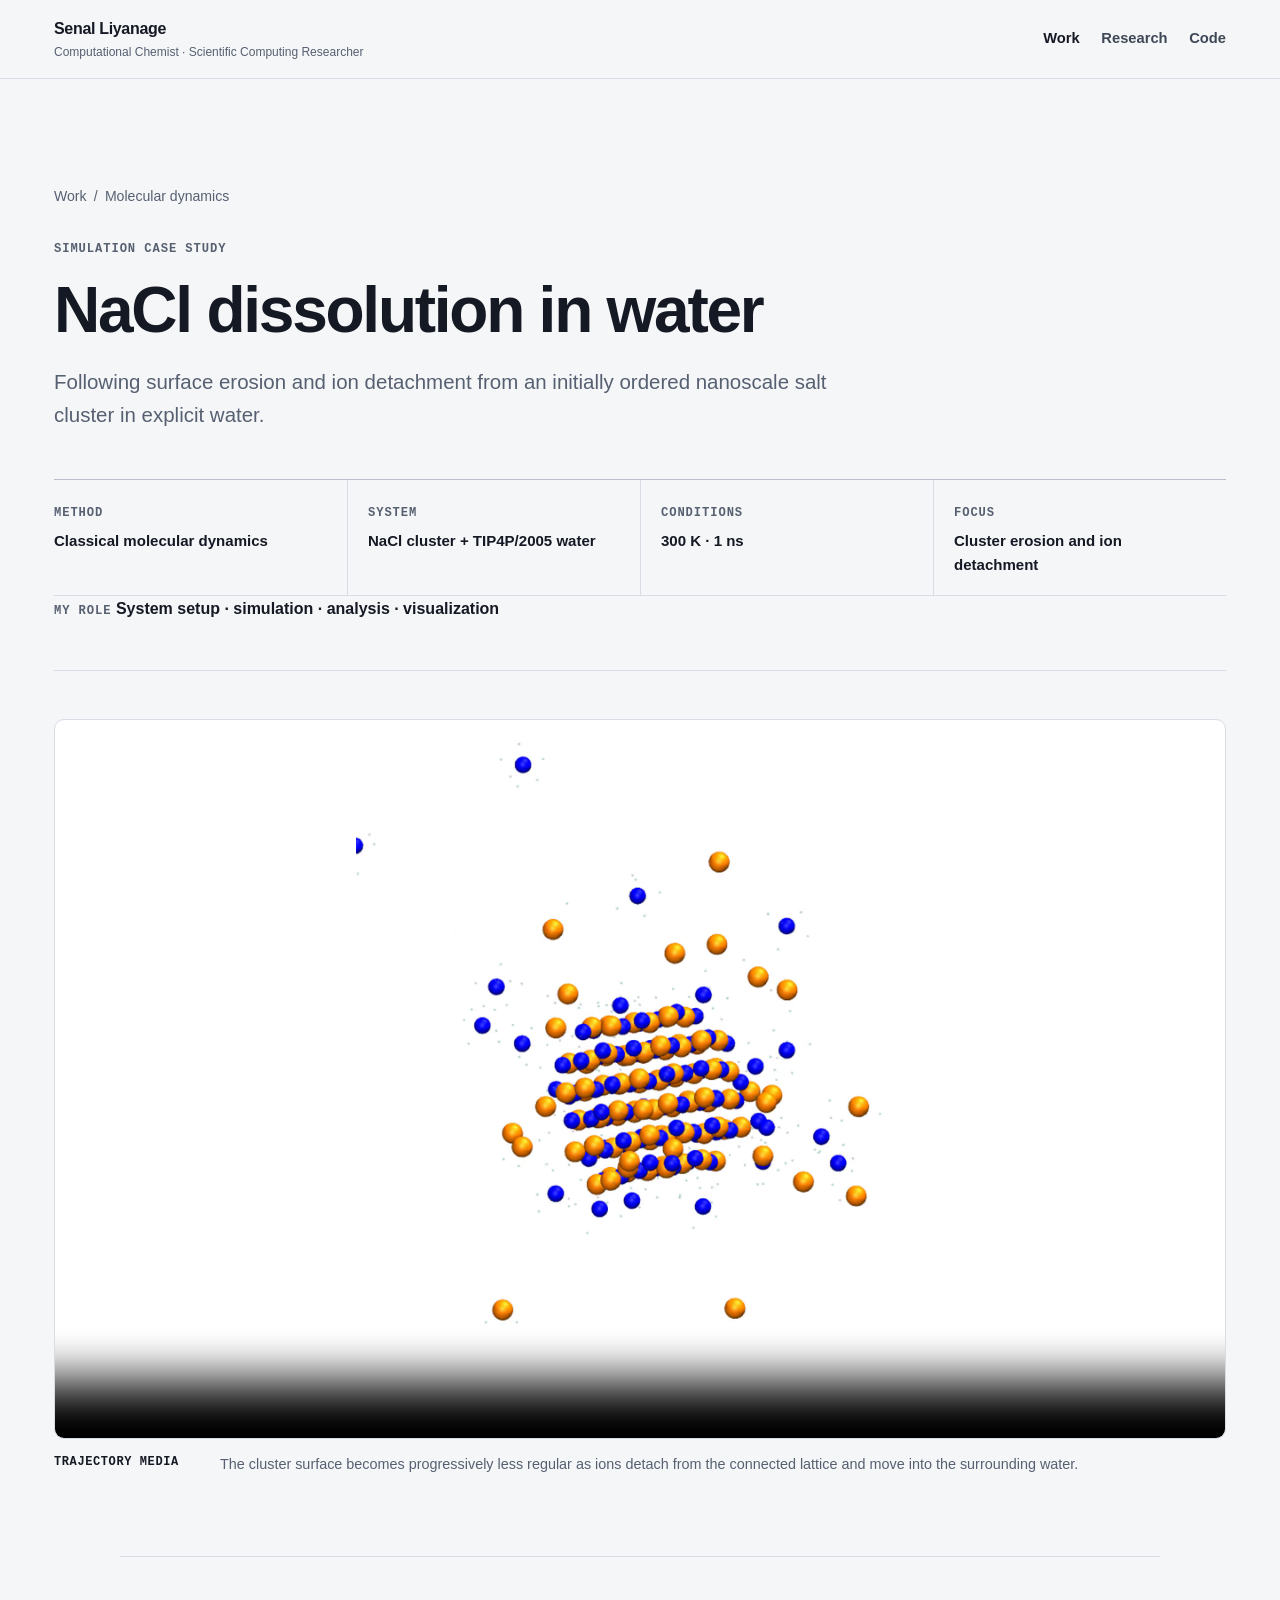
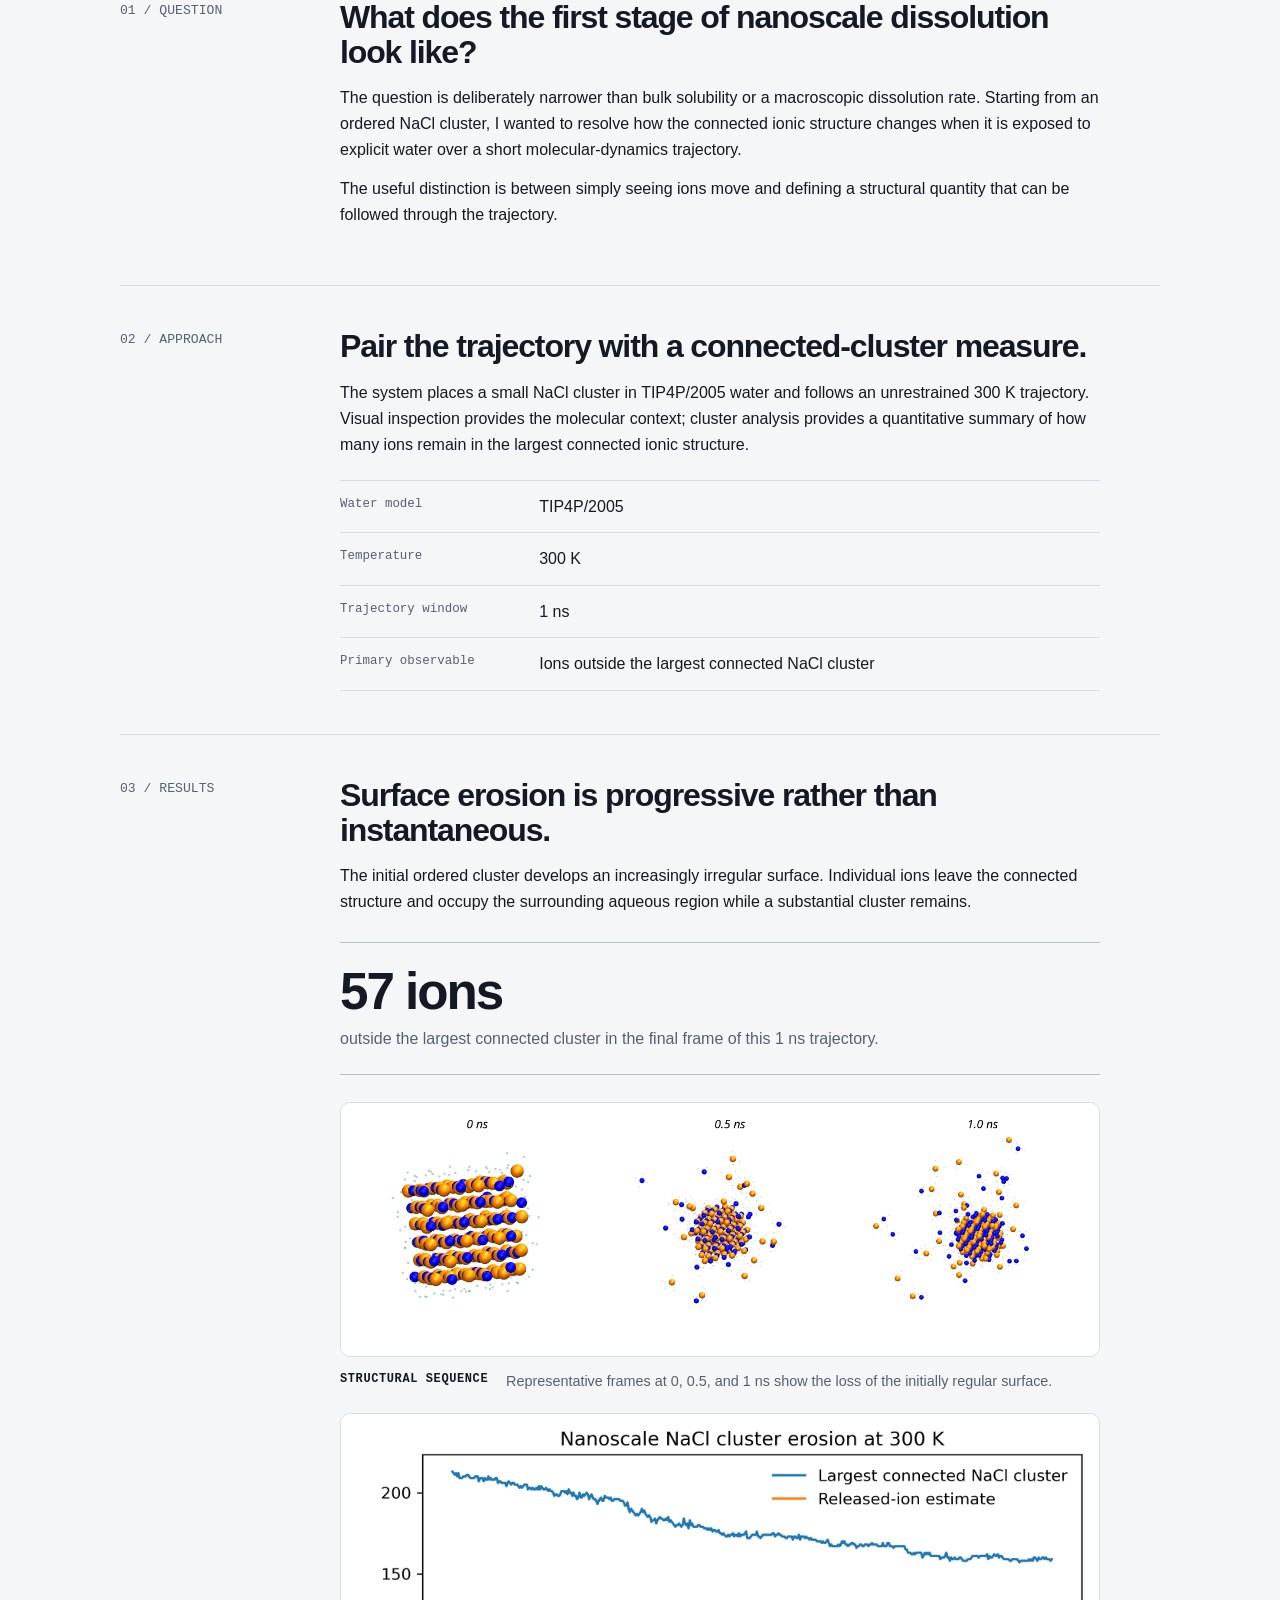
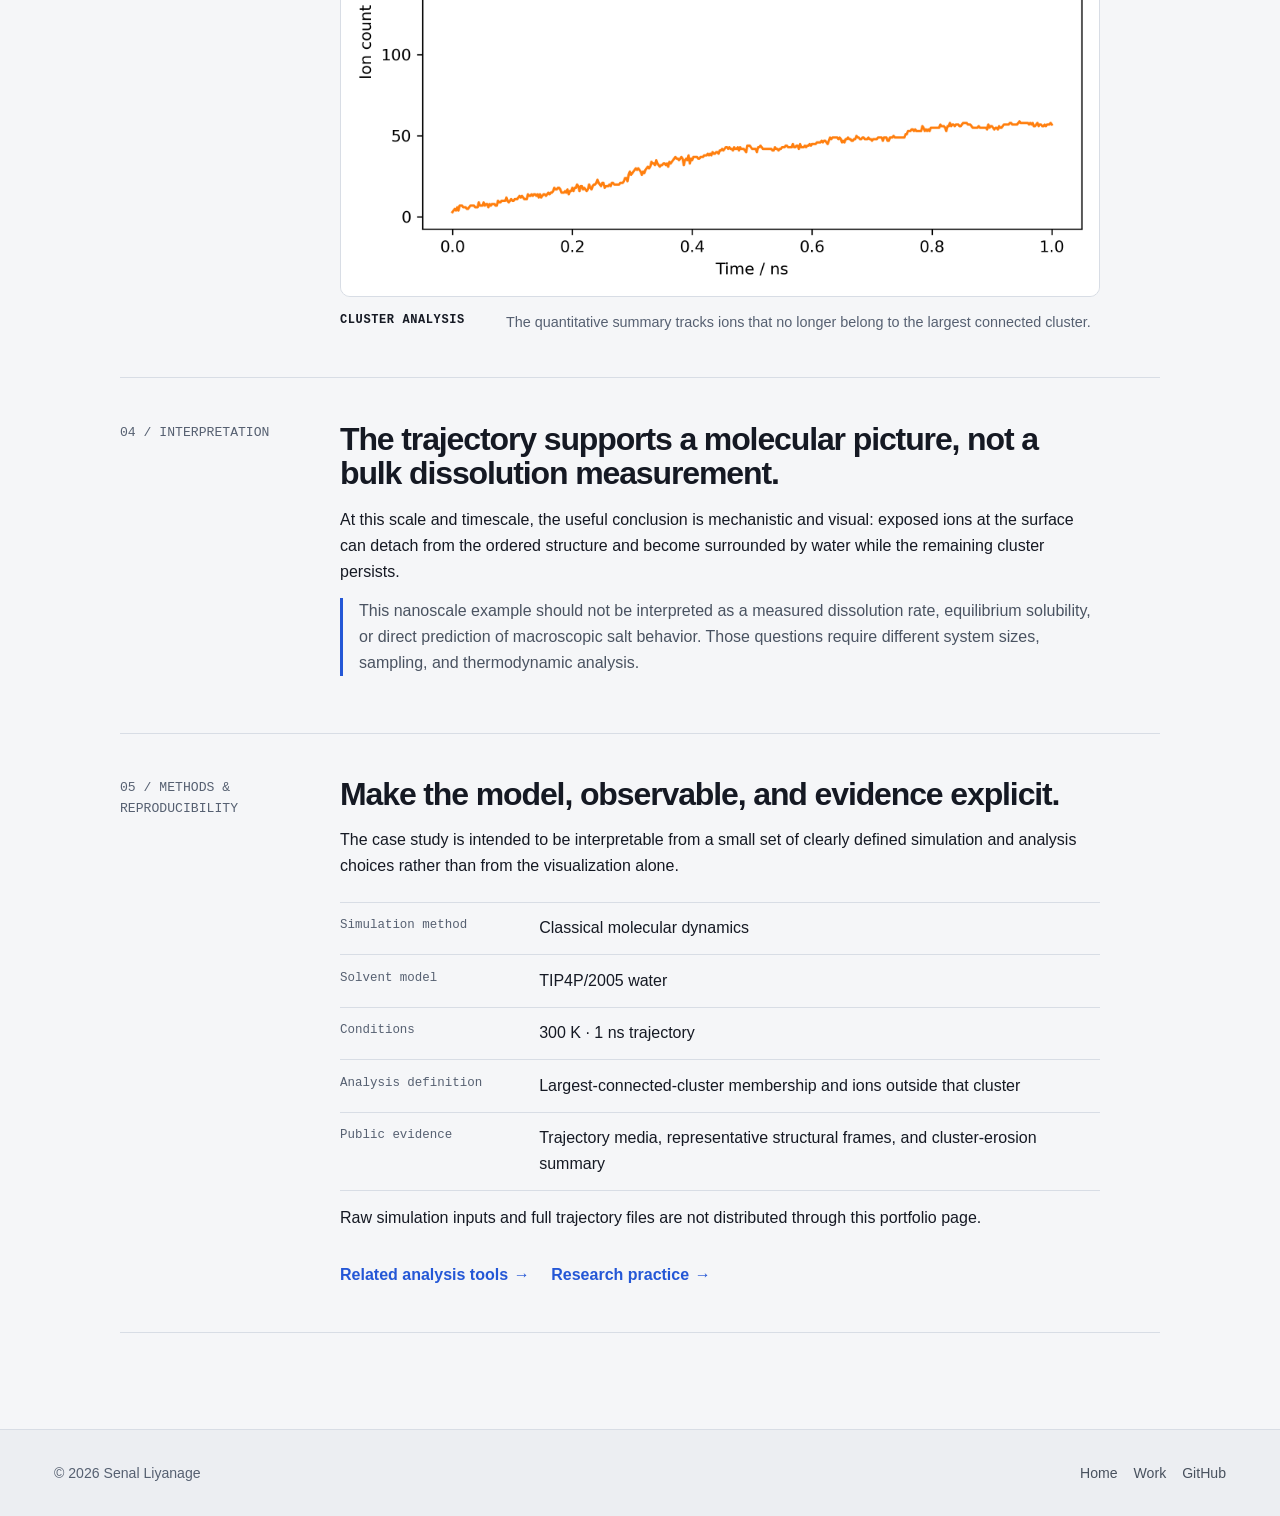
==== commit 755c331b: "polish NaCl case study metadata and reproducibility section" ====
--- a/projects/salt-dissolution/index.html
+++ b/projects/salt-dissolution/index.html
@@ -7,12 +7,12 @@
   <title>NaCl Dissolution in Water | Senal Liyanage</title>
   <link rel="stylesheet" href="../../assets/css/style.css">
 </head>
-<body>
+<body class="salt-case-page">
   <header class="site-header">
     <div class="navbar">
       <div class="brand-block">
         <a class="brand" href="../../index.html">Senal Liyanage</a>
-        <div class="brand-subtitle">Computational chemistry · scientific computing</div>
+        <div class="brand-subtitle">Computational Chemist · Scientific Computing Researcher</div>
       </div>
       <nav aria-label="Primary navigation">
         <a href="../../projects.html" aria-current="page">Work</a>
@@ -33,11 +33,15 @@
         <div><span class="meta-label">Method</span><strong>Classical molecular dynamics</strong></div>
         <div><span class="meta-label">System</span><strong>NaCl cluster + TIP4P/2005 water</strong></div>
         <div><span class="meta-label">Conditions</span><strong>300 K · 1 ns</strong></div>
-        <div><span class="meta-label">Focus</span><strong>Cluster erosion and hydration</strong></div>
+        <div><span class="meta-label">Focus</span><strong>Cluster erosion and ion detachment</strong></div>
+      </div>
+      <div class="case-role-meta">
+        <span class="meta-label">My role</span>
+        <strong>System setup · simulation · analysis · visualization</strong>
       </div>
     </section>
 
-    <section class="media-stage">
+    <section class="media-stage case-video-stage">
       <video class="simulation-video" autoplay loop muted playsinline controls preload="metadata" poster="../../assets/projects/salt-dissolution/project002_300K_nacl_dissolution_poster.png">
         <source src="../../assets/projects/salt-dissolution/project002_300K_nacl_dissolution.mp4" type="video/mp4">
         <source src="../../assets/projects/salt-dissolution/project002_300K_nacl_dissolution.webm" type="video/webm">
@@ -115,10 +119,18 @@
       </section>
 
       <section class="case-section">
-        <div class="section-number">05 / REPRODUCIBILITY</div>
+        <div class="section-number">05 / METHODS &amp; REPRODUCIBILITY</div>
         <div class="case-copy">
-          <h2>Separate public evidence from restricted research material.</h2>
-          <p>This portfolio page contains the public visualization and analysis summary needed to understand the example. Production research data, collaborator-owned material, and manuscript-sensitive inputs are intentionally kept outside the public website.</p>
+          <h2>Make the model, observable, and evidence explicit.</h2>
+          <p>The case study is intended to be interpretable from a small set of clearly defined simulation and analysis choices rather than from the visualization alone.</p>
+          <dl class="method-list">
+            <div class="method-row"><dt>Simulation method</dt><dd>Classical molecular dynamics</dd></div>
+            <div class="method-row"><dt>Solvent model</dt><dd>TIP4P/2005 water</dd></div>
+            <div class="method-row"><dt>Conditions</dt><dd>300 K · 1 ns trajectory</dd></div>
+            <div class="method-row"><dt>Analysis definition</dt><dd>Largest-connected-cluster membership and ions outside that cluster</dd></div>
+            <div class="method-row"><dt>Public evidence</dt><dd>Trajectory media, representative structural frames, and cluster-erosion summary</dd></div>
+          </dl>
+          <p class="case-disclosure">Raw simulation inputs and full trajectory files are not distributed through this portfolio page.</p>
           <div class="link-row">
             <a class="text-link" href="../../projects.html#code">Related analysis tools</a>
             <a class="text-link" href="../../research.html">Research practice</a>
--- a/assets/css/style.css
+++ b/assets/css/style.css
@@ -2,7 +2,7 @@
   --bg: #f5f6f8;
   --surface: #ffffff;
   --text: #151923;
-  --muted: #606978;
+  --muted: #566071;
   --line: #d8dde5;
   --line-strong: #b9c0cc;
   --accent: #2457d6;
@@ -327,6 +327,8 @@
 }
 
 .feature-copy .eyebrow { margin-bottom: 0.8rem; }
+.feature-copy h2 a { color: var(--text); }
+.feature-copy h2 a:hover { color: var(--accent); }
 
 .feature-copy p {
   color: var(--muted);
@@ -453,6 +455,8 @@
   margin: 5rem auto 0;
 }
 
+.case-body .case-section { margin-top: 0; }
+
 .case-section {
   display: grid;
   grid-template-columns: 180px minmax(0, 1fr);
@@ -661,3 +665,322 @@
 
   .footer-inner { flex-direction: column; }
 }
+
+
+/* Homepage second pass */
+.home-page .home-hero {
+  padding: 4rem 0 3.25rem;
+  grid-template-columns: minmax(0, 1.18fr) minmax(320px, 0.62fr);
+  gap: 4rem;
+  align-items: center;
+}
+
+.home-page .home-hero h1 {
+  max-width: 850px;
+  font-size: clamp(2.85rem, 4.7vw, 4.55rem);
+  line-height: 1.03;
+}
+
+.home-page .home-hero .lede {
+  max-width: 760px;
+  font-size: clamp(1.06rem, 1.55vw, 1.24rem);
+}
+
+.hero-practice {
+  align-self: center;
+}
+
+.home-page section:not(.hero) {
+  margin-top: 4.6rem;
+}
+
+.home-selected-work {
+  margin-top: 3.7rem !important;
+}
+
+.home-feature {
+  padding-bottom: 2.6rem;
+}
+
+.home-feature .feature-copy h2 {
+  font-size: clamp(1.85rem, 2.7vw, 2.55rem);
+}
+
+.home-feature .work-meta {
+  margin-top: 1.2rem;
+}
+
+.home-work-list {
+  margin-top: 0;
+}
+
+.home-work-list .work-row {
+  padding: 1.75rem 0;
+}
+
+.section-end-link {
+  display: flex;
+  justify-content: flex-end;
+  margin-top: 1.2rem;
+}
+
+.practice-grid {
+  display: grid;
+  grid-template-columns: repeat(4, minmax(0, 1fr));
+  border-top: 1px solid var(--line-strong);
+  border-bottom: 1px solid var(--line);
+}
+
+.practice-grid article {
+  padding: 1.55rem 1.4rem 1.7rem 0;
+}
+
+.practice-grid article + article {
+  padding-left: 1.4rem;
+  border-left: 1px solid var(--line);
+}
+
+.practice-grid .eyebrow {
+  margin-bottom: 0.65rem;
+}
+
+.practice-grid h3 {
+  font-size: 1.04rem;
+}
+
+.practice-grid p:last-child {
+  margin: 0.7rem 0 0;
+  color: var(--muted);
+  font-size: 0.94rem;
+}
+
+.home-code-strip {
+  display: grid;
+  grid-template-columns: minmax(260px, 0.7fr) minmax(0, 1fr);
+  gap: 3rem;
+  align-items: end;
+  padding: 2rem 0;
+  border-top: 1px solid var(--line-strong);
+  border-bottom: 1px solid var(--line);
+}
+
+.home-code-strip .eyebrow {
+  margin-bottom: 0.55rem;
+}
+
+.home-code-strip h2 {
+  font-size: clamp(1.5rem, 2.2vw, 2rem);
+}
+
+.home-code-links {
+  display: flex;
+  justify-content: flex-end;
+  gap: 1rem 1.6rem;
+  flex-wrap: wrap;
+}
+
+.home-code-links a {
+  font-weight: 700;
+}
+
+@media (max-width: 900px) {
+  .home-page .home-hero {
+    grid-template-columns: 1fr;
+    gap: 2.5rem;
+  }
+
+  .practice-grid {
+    grid-template-columns: repeat(2, minmax(0, 1fr));
+  }
+
+  .practice-grid article:nth-child(3) {
+    border-left: 0;
+    border-top: 1px solid var(--line);
+    padding-left: 0;
+  }
+
+  .practice-grid article:nth-child(4) {
+    border-top: 1px solid var(--line);
+  }
+
+  .home-code-strip {
+    grid-template-columns: 1fr;
+    gap: 1.2rem;
+  }
+
+  .home-code-links {
+    justify-content: flex-start;
+  }
+}
+
+@media (max-width: 680px) {
+  .home-page .home-hero {
+    padding: 3.3rem 0 2.7rem;
+  }
+
+  .home-page .home-hero h1 {
+    font-size: clamp(2.45rem, 11.5vw, 3.4rem);
+  }
+
+  .home-page section:not(.hero) {
+    margin-top: 3.7rem;
+  }
+
+  .practice-grid {
+    grid-template-columns: 1fr;
+  }
+
+  .practice-grid article,
+  .practice-grid article + article,
+  .practice-grid article:nth-child(3) {
+    padding: 1.3rem 0;
+    border-left: 0;
+    border-top: 1px solid var(--line);
+  }
+
+  .practice-grid article:first-child {
+    border-top: 0;
+  }
+
+  .section-end-link {
+    justify-content: flex-start;
+  }
+}
+
+
+/* Homepage final polish */
+.home-feature .feature-media img {
+  aspect-ratio: 16 / 8.9;
+}
+
+.home-work-list .work-row {
+  grid-template-columns: 72px minmax(0, 1.15fr) minmax(220px, 0.62fr);
+  gap: 1.6rem;
+}
+
+.home-work-list .work-meta {
+  padding-top: 0.25rem;
+}
+
+@media (max-width: 900px) {
+  .home-work-list .work-row {
+    grid-template-columns: 48px 1fr;
+  }
+
+  .home-work-list .work-row .work-meta {
+    grid-column: 2;
+    padding-top: 0;
+  }
+}
+
+
+/* Work page second pass */
+.work-page .work-hero {
+  padding: 4.2rem 0 3rem;
+}
+
+.work-page .work-hero h1 {
+  max-width: 900px;
+  font-size: clamp(2.75rem, 4.4vw, 4.35rem);
+  line-height: 1.03;
+}
+
+.work-page .work-hero .lede {
+  max-width: 760px;
+  font-size: clamp(1.05rem, 1.55vw, 1.2rem);
+}
+
+.work-page section:not(.hero) {
+  margin-top: 4.6rem;
+}
+
+.work-feature-section {
+  margin-top: 3.6rem !important;
+}
+
+.work-feature .feature-media img {
+  aspect-ratio: 16 / 9.1;
+}
+
+.work-feature-meta {
+  margin-top: 1.2rem;
+}
+
+.study-row {
+  display: grid;
+  grid-template-columns: minmax(0, 1fr) minmax(220px, 0.52fr) auto;
+  gap: 2rem;
+  align-items: start;
+  padding: 1.6rem 0;
+  border-top: 1px solid var(--line-strong);
+  border-bottom: 1px solid var(--line);
+}
+
+.study-row h3 a {
+  color: var(--text);
+}
+
+.study-row h3 a:hover {
+  color: var(--accent);
+}
+
+.study-row p {
+  max-width: 680px;
+  margin: 0.65rem 0 0;
+  color: var(--muted);
+}
+
+.study-row .text-link {
+  white-space: nowrap;
+}
+
+.work-repo-row {
+  grid-template-columns: minmax(260px, 0.52fr) minmax(0, 1fr) auto;
+  gap: 2rem;
+}
+
+.work-repo-row h3 {
+  margin-bottom: 0.6rem;
+}
+
+.repo-meta {
+  gap: 0.35rem 0.75rem;
+}
+
+.portfolio-note {
+  max-width: 920px;
+  margin: 1.5rem 0 0;
+  padding-top: 1.2rem;
+  border-top: 1px solid var(--line);
+  color: var(--muted);
+  font-size: 0.9rem;
+}
+
+@media (max-width: 900px) {
+  .study-row {
+    grid-template-columns: 1fr;
+    gap: 1rem;
+  }
+
+  .work-repo-row {
+    grid-template-columns: 1fr auto;
+  }
+
+  .work-repo-row > p {
+    grid-column: 1 / -1;
+  }
+}
+
+@media (max-width: 680px) {
+  .work-page .work-hero {
+    padding: 3.3rem 0 2.6rem;
+  }
+
+  .work-page .work-hero h1 {
+    font-size: clamp(2.4rem, 11vw, 3.35rem);
+  }
+
+  .work-page section:not(.hero) {
+    margin-top: 3.8rem;
+  }
+}
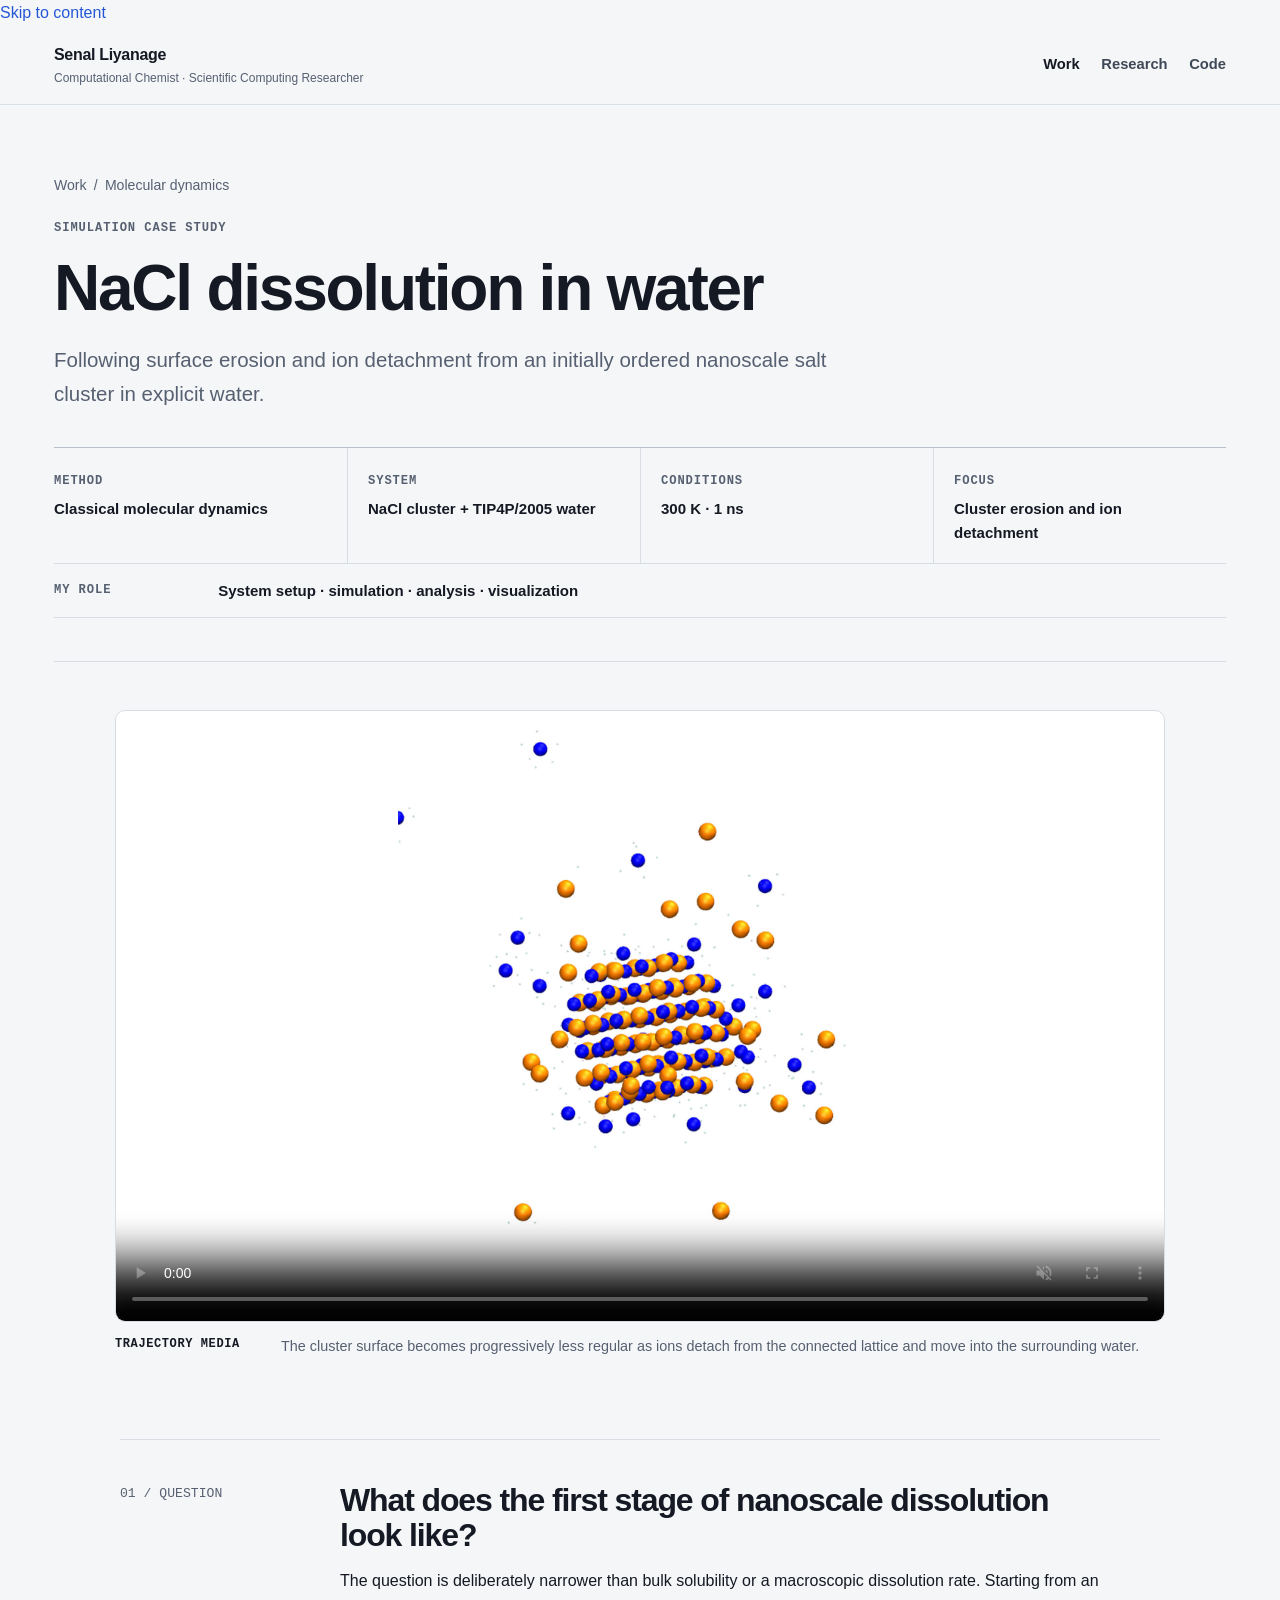
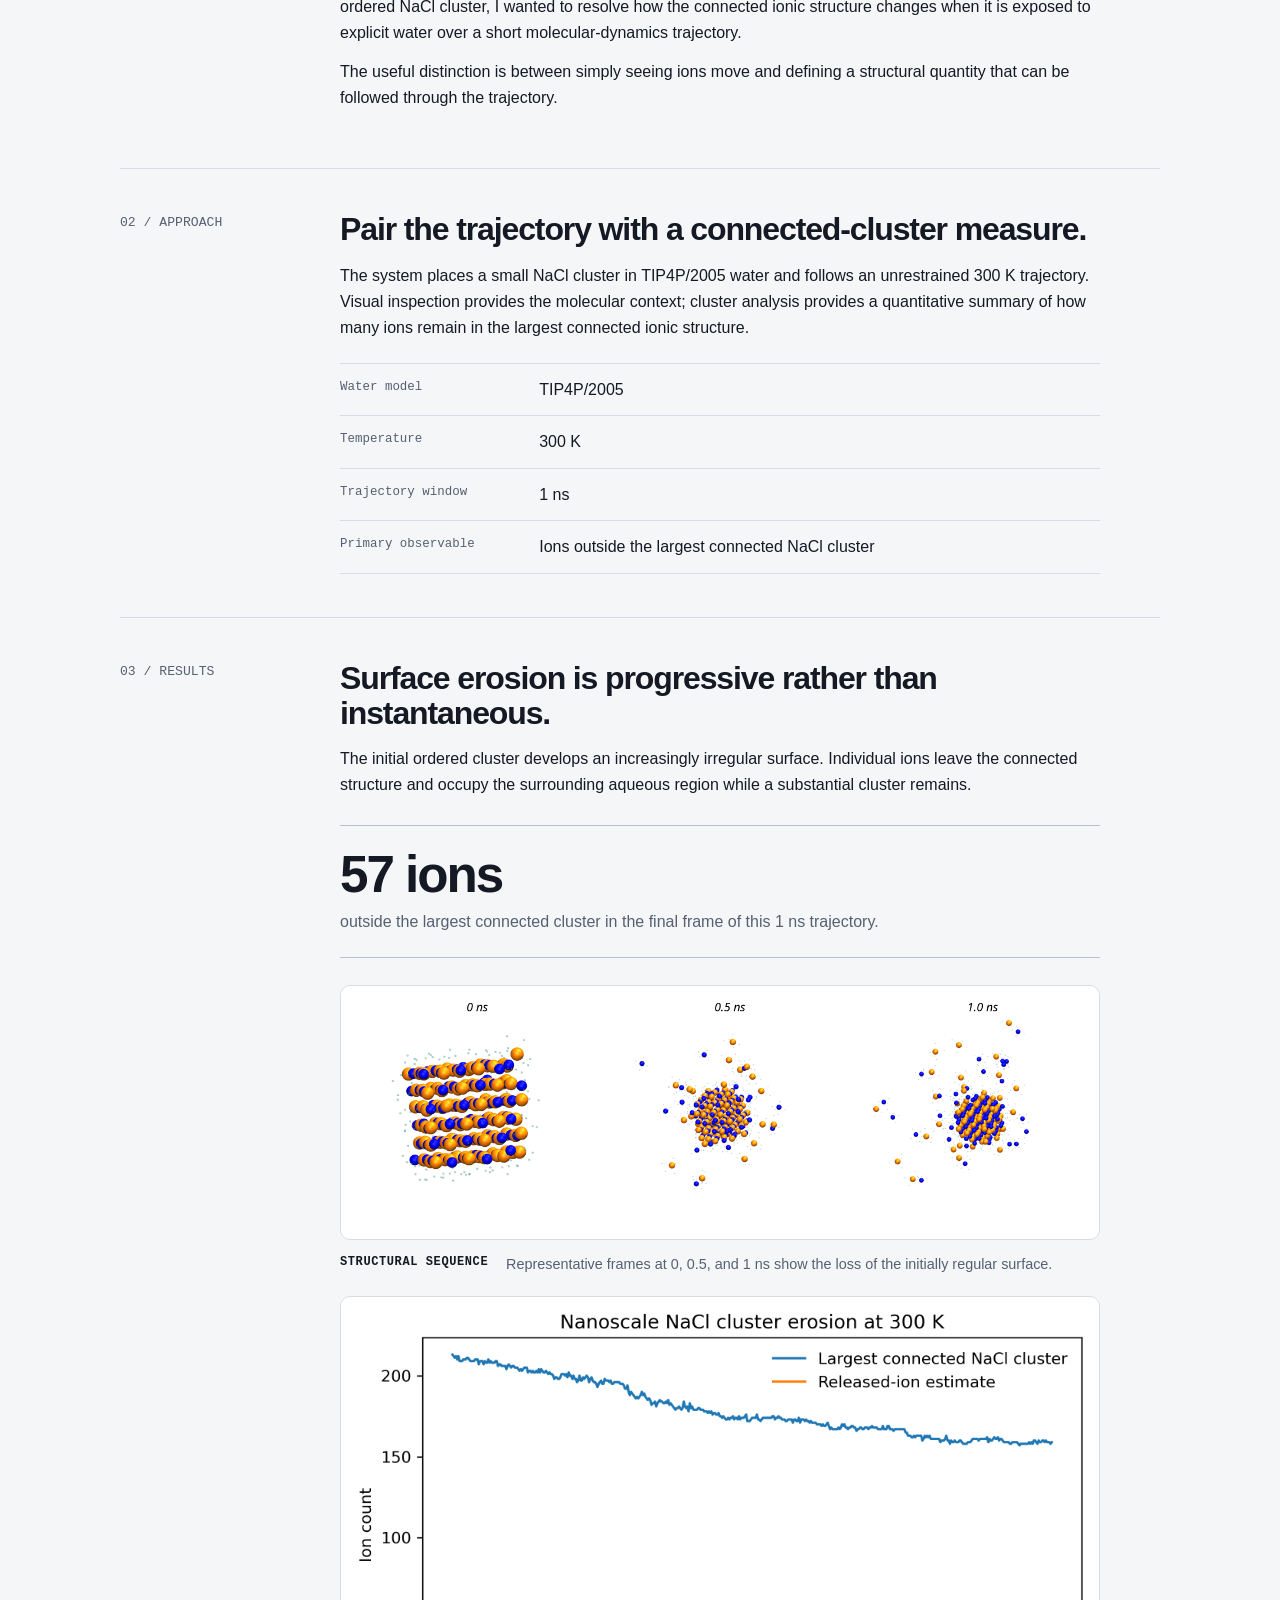
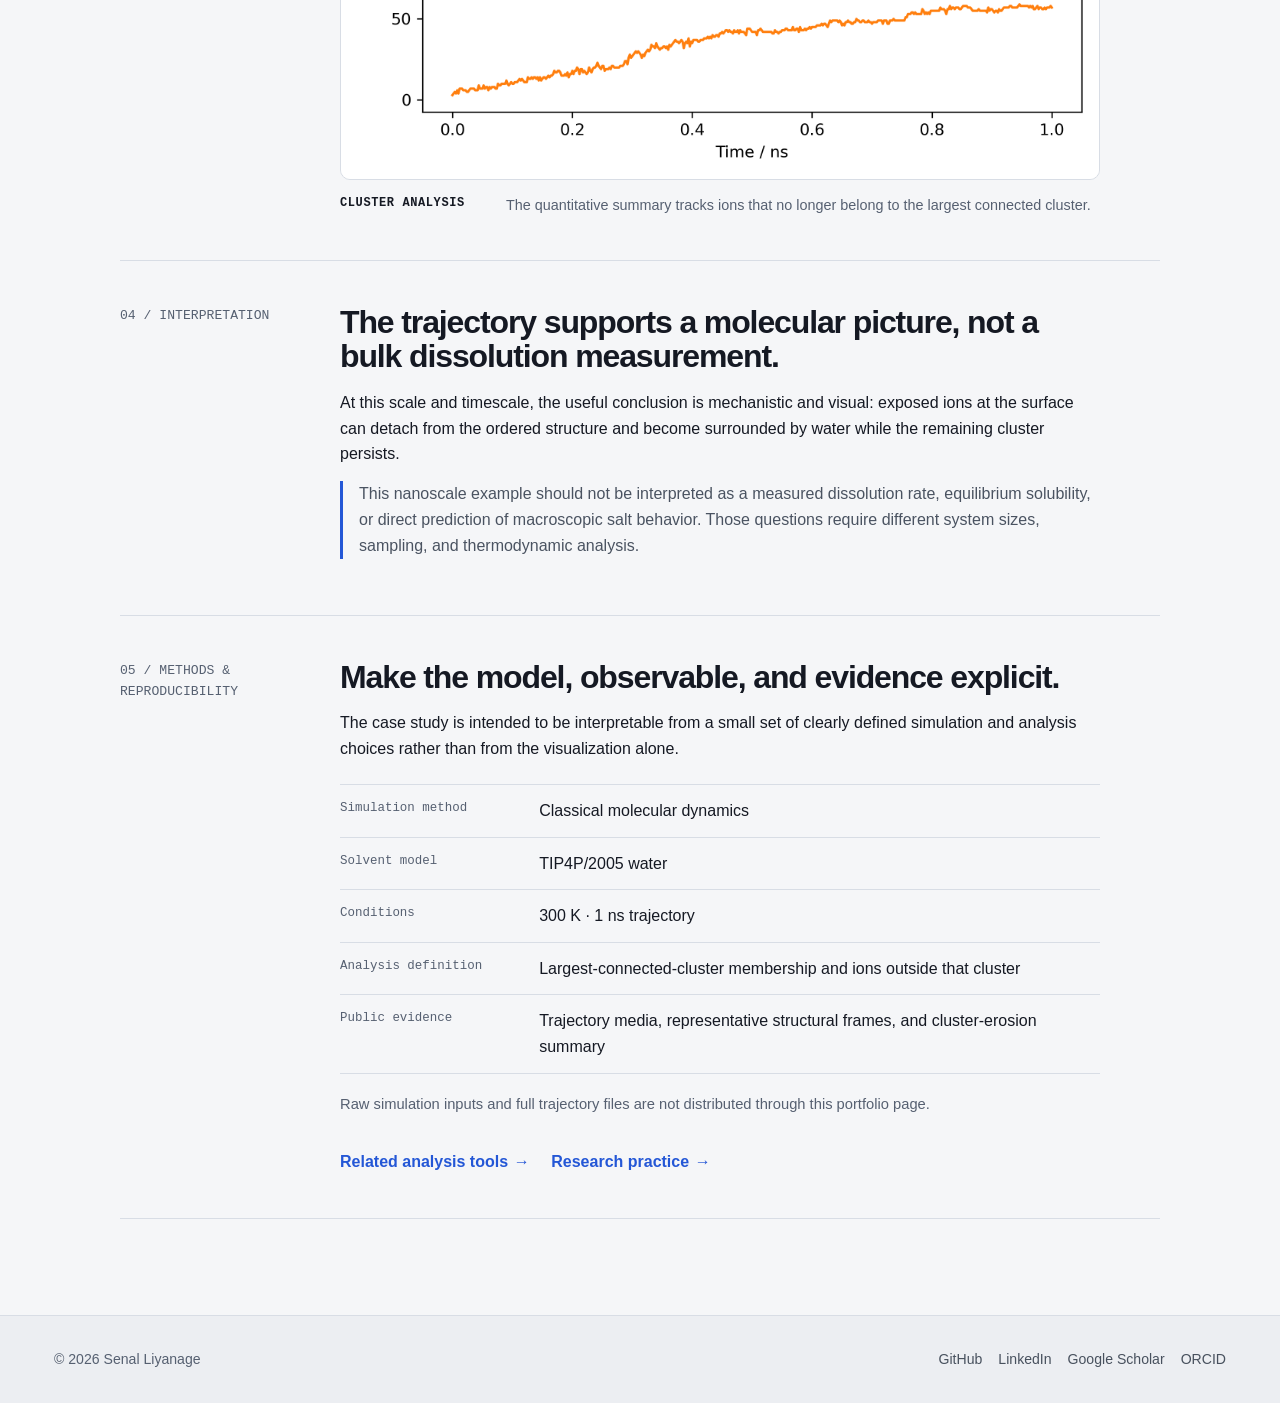
==== commit da7867ea: "standardize navigation accessibility and footer links" ====
--- a/projects/salt-dissolution/index.html
+++ b/projects/salt-dissolution/index.html
@@ -8,6 +8,7 @@
   <link rel="stylesheet" href="../../assets/css/style.css">
 </head>
 <body class="salt-case-page">
+  <a class="skip-link" href="#main-content">Skip to content</a>
   <header class="site-header">
     <div class="navbar">
       <div class="brand-block">
@@ -22,7 +23,7 @@
     </div>
   </header>
 
-  <main>
+  <main id="main-content">
     <section class="hero case-hero">
       <div class="breadcrumb"><a href="../../projects.html">Work</a><span>/</span><span>Molecular dynamics</span></div>
       <p class="eyebrow">Simulation case study</p>
@@ -42,7 +43,7 @@
     </section>
 
     <section class="media-stage case-video-stage">
-      <video class="simulation-video" autoplay loop muted playsinline controls preload="metadata" poster="../../assets/projects/salt-dissolution/project002_300K_nacl_dissolution_poster.png">
+      <video class="simulation-video" autoplay loop muted playsinline controls preload="metadata" aria-label="Molecular dynamics trajectory of nanoscale sodium chloride dissolution in water" poster="../../assets/projects/salt-dissolution/project002_300K_nacl_dissolution_poster.png">
         <source src="../../assets/projects/salt-dissolution/project002_300K_nacl_dissolution.mp4" type="video/mp4">
         <source src="../../assets/projects/salt-dissolution/project002_300K_nacl_dissolution.webm" type="video/webm">
         Your browser does not support the video tag.
@@ -144,11 +145,19 @@
     <div class="footer-inner">
       <span>© 2026 Senal Liyanage</span>
       <div class="footer-links">
-        <a href="../../index.html">Home</a>
-        <a href="../../projects.html">Work</a>
         <a href="https://github.com/senal-liyanage">GitHub</a>
+        <a href="https://www.linkedin.com/in/senal-liyanage/">LinkedIn</a>
+        <a href="https://scholar.google.com/citations?user=DEt6kbQAAAAJ&hl=en">Google Scholar</a>
+        <a href="https://orcid.org/0000-0002-9166-0527">ORCID</a>
       </div>
     </div>
   </footer>
+<script>
+(function () {
+  const reducedMotion = window.matchMedia('(prefers-reduced-motion: reduce)');
+  const video = document.querySelector('.simulation-video');
+  if (video && reducedMotion.matches) video.pause();
+})();
+</script>
 </body>
 </html>
--- a/assets/css/style.css
+++ b/assets/css/style.css
@@ -984,3 +984,259 @@
     margin-top: 3.8rem;
   }
 }
+
+
+/* NaCl case-study polish */
+.salt-case-page .case-hero {
+  padding: 4.2rem 0 2.65rem;
+}
+
+.salt-case-page .breadcrumb {
+  margin-bottom: 1.35rem;
+}
+
+.salt-case-page .case-meta {
+  margin-top: 2.35rem;
+}
+
+.case-role-meta {
+  display: grid;
+  grid-template-columns: 145px minmax(0, 1fr);
+  gap: 1.2rem;
+  align-items: center;
+  padding: 0.9rem 0;
+  border-bottom: 1px solid var(--line);
+}
+
+.case-role-meta strong {
+  font-size: 0.94rem;
+}
+
+.case-video-stage {
+  max-width: 1050px;
+  margin-left: auto;
+  margin-right: auto;
+}
+
+.case-video-stage .simulation-video {
+  max-height: 68vh;
+}
+
+.case-disclosure {
+  margin-top: 1.2rem !important;
+  color: var(--muted);
+  font-size: 0.92rem;
+}
+
+@media (max-width: 680px) {
+  .salt-case-page .case-hero {
+    padding: 3.3rem 0 2.35rem;
+  }
+
+  .case-role-meta {
+    grid-template-columns: 1fr;
+    gap: 0.25rem;
+  }
+
+  .case-video-stage .simulation-video {
+    max-height: none;
+  }
+}
+
+
+/* Research page evidence-first refactor */
+.research-page .research-hero {
+  padding: 4.2rem 0 3rem;
+}
+
+.research-page .research-hero h1 {
+  max-width: 900px;
+  font-size: clamp(2.8rem, 4.5vw, 4.45rem);
+  line-height: 1.03;
+}
+
+.research-page .research-hero .lede {
+  max-width: 900px;
+  font-size: clamp(1.05rem, 1.55vw, 1.22rem);
+}
+
+.research-page section:not(.hero) {
+  margin-top: 4.8rem;
+}
+
+.research-directions-section {
+  margin-top: 3.8rem !important;
+}
+
+.research-directions .research-program {
+  padding: 2.35rem 0;
+}
+
+.evidence-links {
+  display: flex;
+  flex-wrap: wrap;
+  gap: 0.7rem 1.35rem;
+  margin-top: 1.15rem;
+}
+
+.infrastructure-grid {
+  display: grid;
+  grid-template-columns: repeat(2, minmax(0, 1fr));
+  border-top: 1px solid var(--line-strong);
+  border-bottom: 1px solid var(--line);
+}
+
+.infrastructure-grid article {
+  padding: 1.8rem 2rem 1.9rem 0;
+}
+
+.infrastructure-grid article + article {
+  padding-left: 2rem;
+  border-left: 1px solid var(--line);
+}
+
+.infrastructure-grid h3 {
+  font-size: 1.18rem;
+}
+
+.infrastructure-grid p:not(.eyebrow) {
+  margin: 0.8rem 0 0;
+  color: var(--muted);
+}
+
+.infrastructure-grid .link-row {
+  margin-top: 1.15rem;
+}
+
+.publication-list {
+  border-top: 1px solid var(--line-strong);
+}
+
+.publication-row {
+  display: grid;
+  grid-template-columns: 72px minmax(0, 1fr) auto;
+  gap: 1.5rem;
+  align-items: start;
+  padding: 1.55rem 0;
+  border-bottom: 1px solid var(--line);
+}
+
+.publication-year {
+  padding-top: 0.1rem;
+  color: var(--muted);
+  font-family: ui-monospace, SFMono-Regular, Menlo, Consolas, monospace;
+  font-size: 0.8rem;
+}
+
+.publication-row h3 {
+  max-width: 930px;
+  font-size: 1.06rem;
+  line-height: 1.28;
+  letter-spacing: -0.015em;
+}
+
+.publication-row h3 a {
+  color: var(--text);
+}
+
+.publication-row h3 a:hover {
+  color: var(--accent);
+}
+
+.publication-meta {
+  margin: 0.45rem 0 0;
+  color: #414a58;
+  font-size: 0.9rem;
+}
+
+.publication-note {
+  max-width: 900px;
+  margin: 0.45rem 0 0;
+  color: var(--muted);
+  font-size: 0.92rem;
+}
+
+.publication-record-links {
+  display: flex;
+  flex-wrap: wrap;
+  justify-content: flex-end;
+  gap: 1rem 1.5rem;
+  margin-top: 1.3rem;
+}
+
+@media (max-width: 900px) {
+  .infrastructure-grid {
+    grid-template-columns: 1fr;
+  }
+
+  .infrastructure-grid article,
+  .infrastructure-grid article + article {
+    padding: 1.5rem 0;
+    border-left: 0;
+  }
+
+  .infrastructure-grid article + article {
+    border-top: 1px solid var(--line);
+  }
+}
+
+@media (max-width: 680px) {
+  .research-page .research-hero {
+    padding: 3.3rem 0 2.6rem;
+  }
+
+  .research-page .research-hero h1 {
+    font-size: clamp(2.4rem, 11vw, 3.35rem);
+  }
+
+  .research-page section:not(.hero) {
+    margin-top: 3.8rem;
+  }
+
+  .publication-row {
+    grid-template-columns: 46px minmax(0, 1fr);
+    gap: 1rem;
+  }
+
+  .publication-row .repo-arrow {
+    grid-column: 2;
+  }
+
+  .publication-record-links {
+    justify-content: flex-start;
+  }
+}
+
+
+/* Water visualization case-study polish */
+.water-case-page .case-hero {
+  padding: 4.2rem 0 2.65rem;
+}
+
+.water-case-page .breadcrumb {
+  margin-bottom: 1.35rem;
+}
+
+.water-case-page .case-meta {
+  margin-top: 2.35rem;
+}
+
+.water-visual-stage {
+  max-width: 930px;
+  margin-left: auto;
+  margin-right: auto;
+}
+
+.water-visual-stage .canvas-shell {
+  padding: 0.8rem;
+}
+
+.water-visual-stage .canvas-shell canvas {
+  width: min(100%, 800px);
+}
+
+@media (max-width: 680px) {
+  .water-case-page .case-hero {
+    padding: 3.3rem 0 2.35rem;
+  }
+}
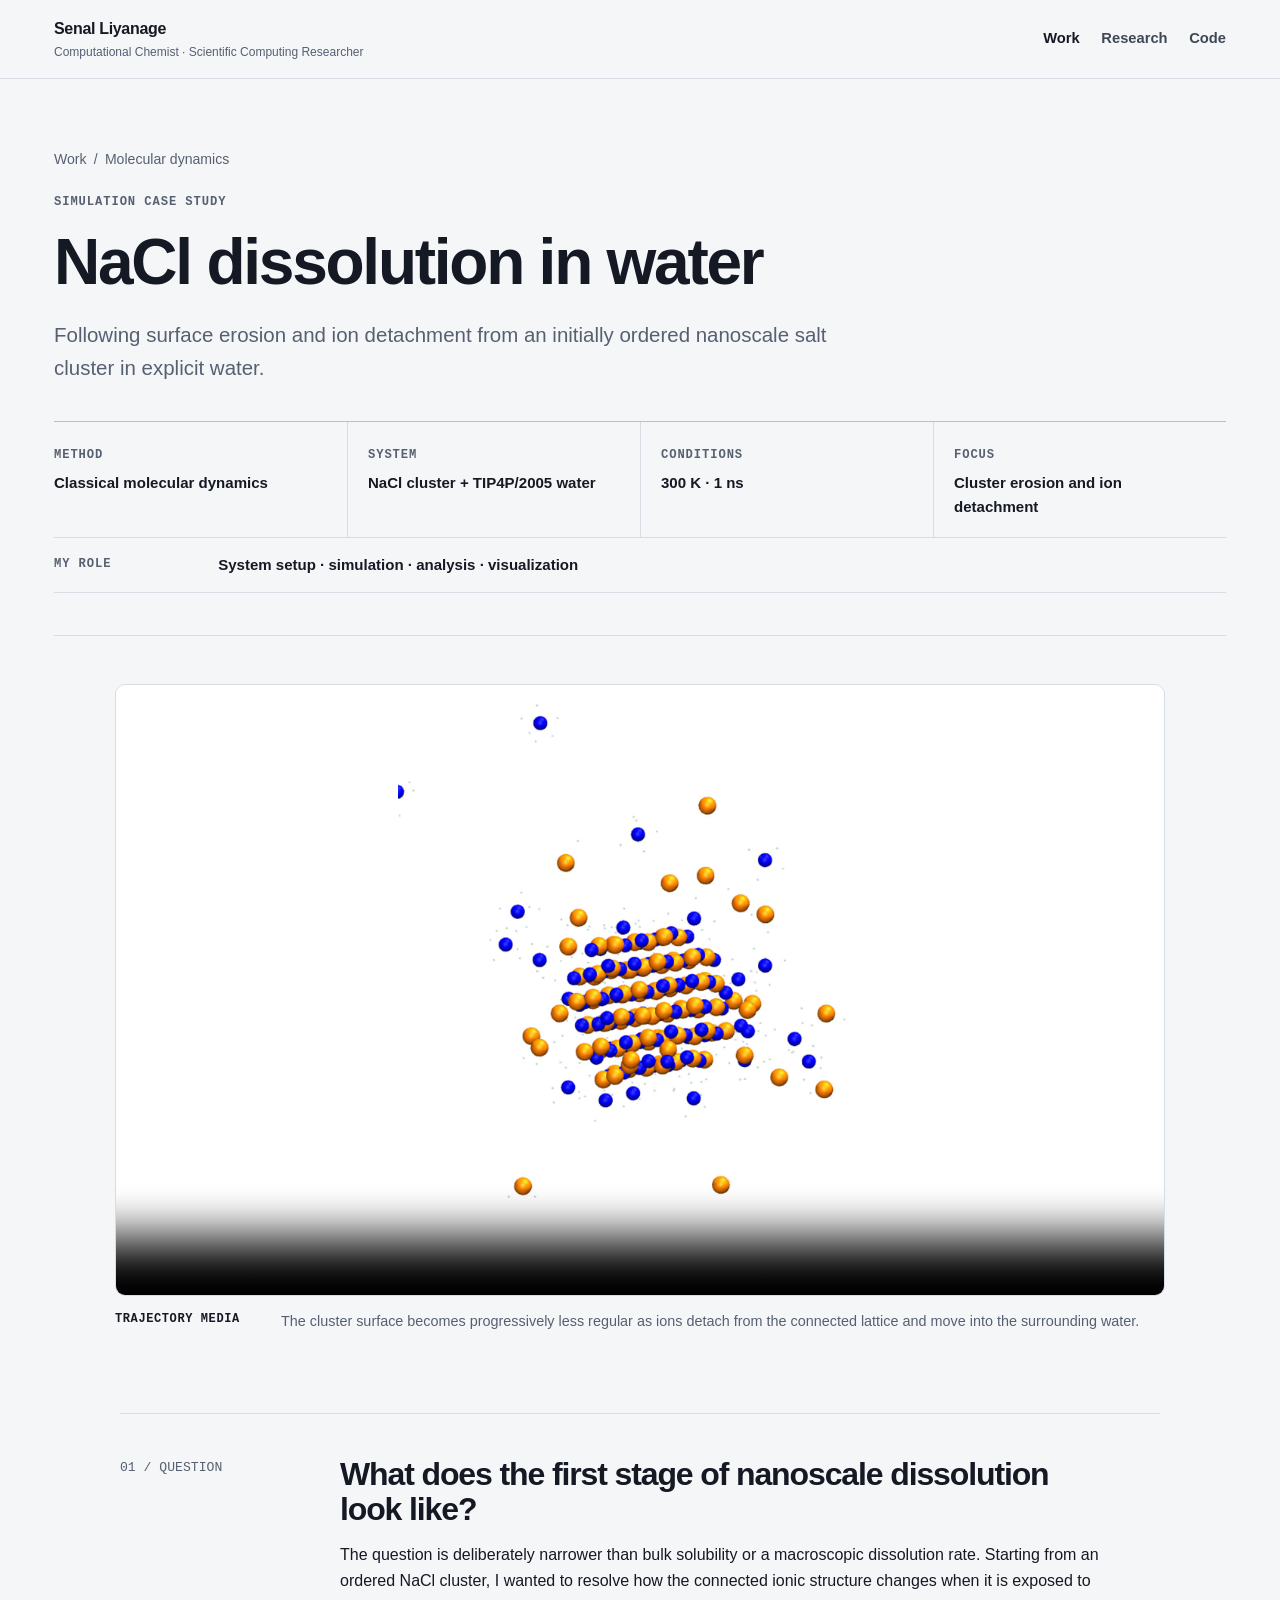
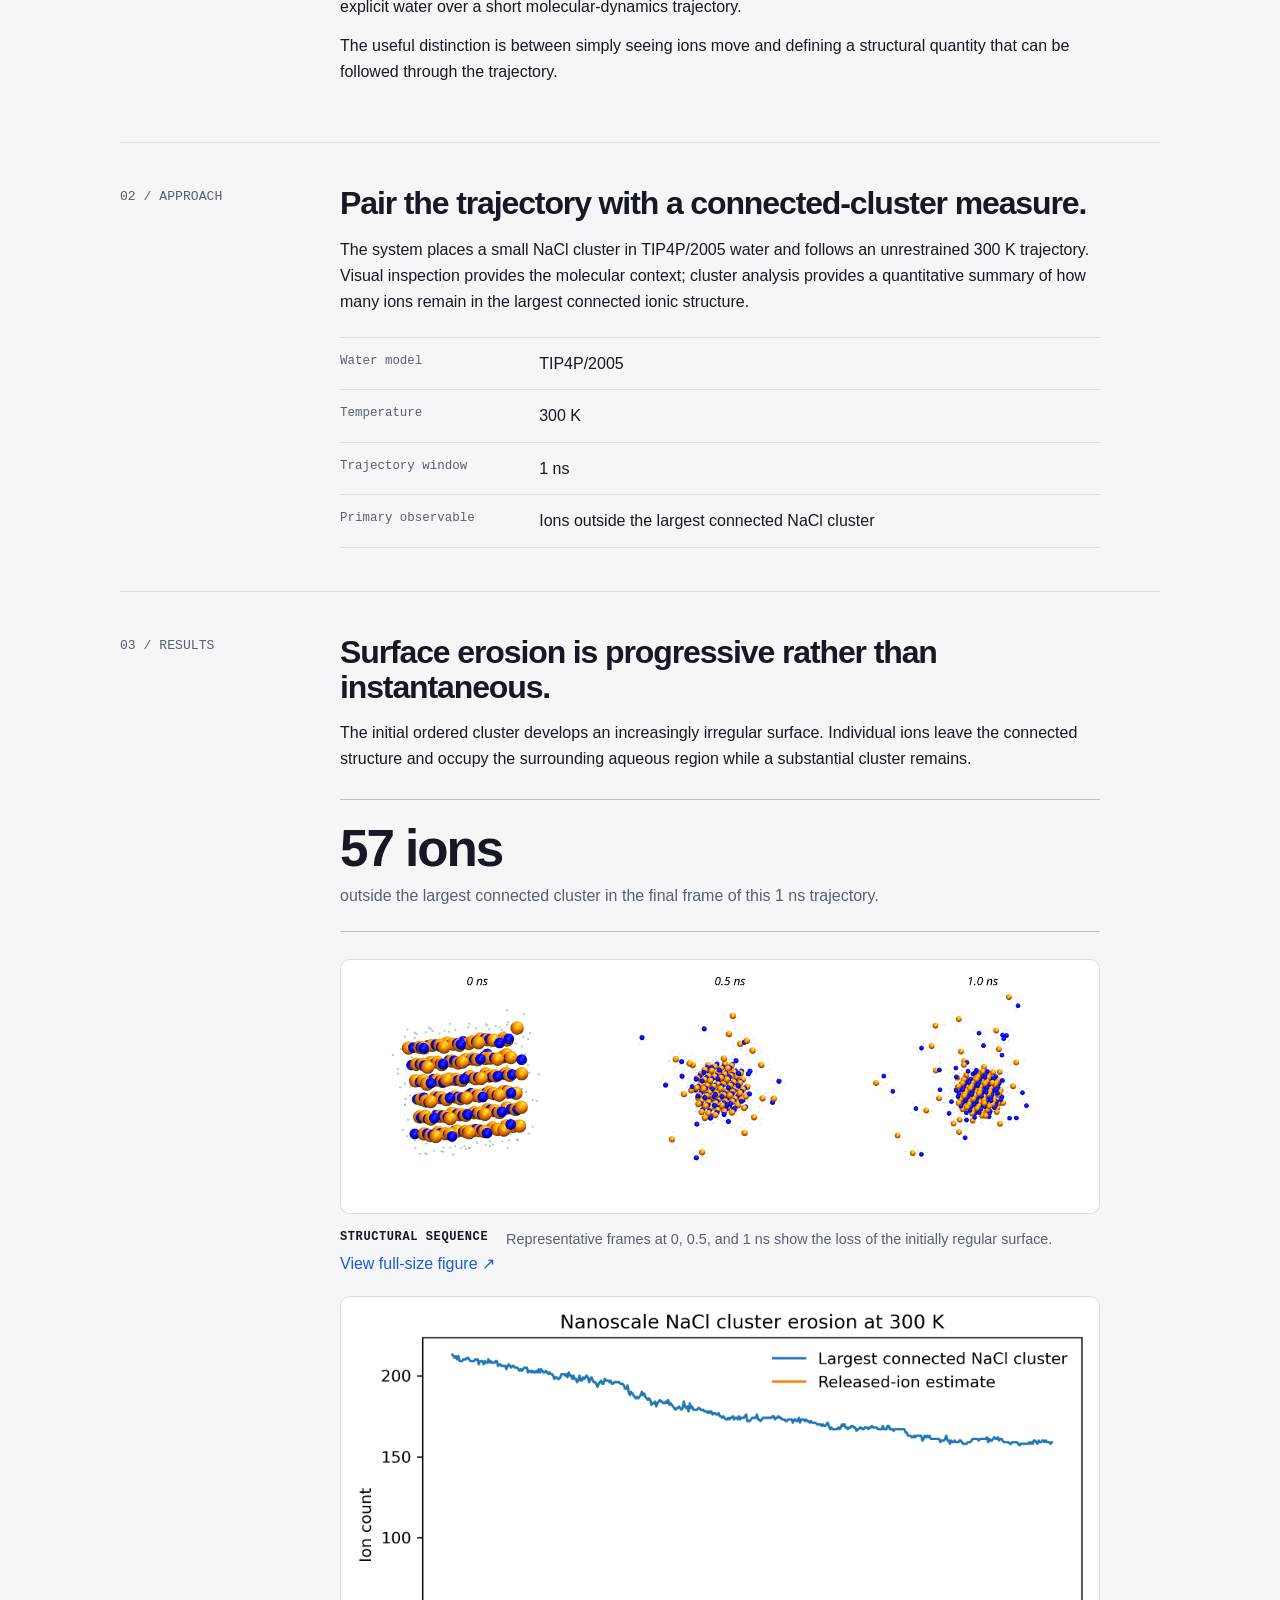
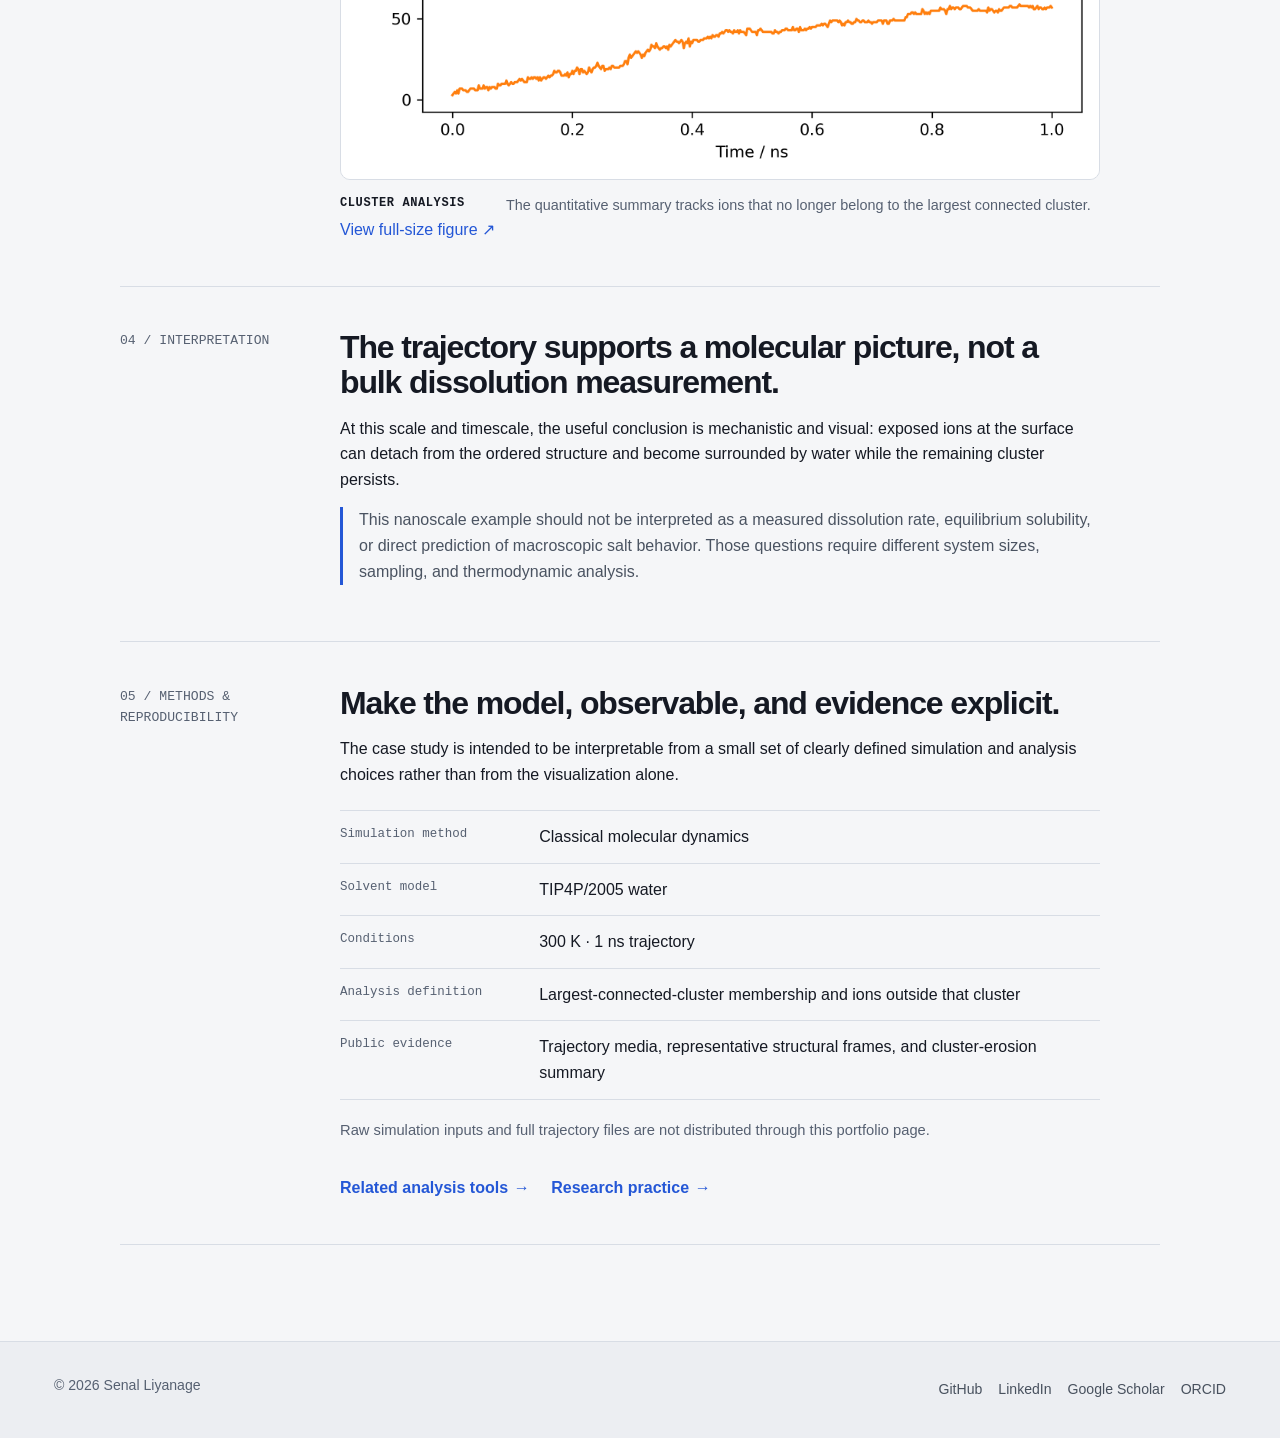
==== commit bdc30977: "add mobile full-size figure links" ====
--- a/projects/salt-dissolution/index.html
+++ b/projects/salt-dissolution/index.html
@@ -97,6 +97,7 @@
                 <strong>Structural sequence</strong>
                 <span>Representative frames at 0, 0.5, and 1 ns show the loss of the initially regular surface.</span>
               </div>
+              <a class="figure-full-link" href="../../assets/projects/salt-dissolution/project002_300K_three_panel_public.png" target="_blank" rel="noopener">View full-size figure ↗</a>
             </div>
 
             <div>
@@ -105,6 +106,7 @@
                 <strong>Cluster analysis</strong>
                 <span>The quantitative summary tracks ions that no longer belong to the largest connected cluster.</span>
               </div>
+              <a class="figure-full-link" href="../../assets/projects/salt-dissolution/project002_300K_cluster_erosion.png" target="_blank" rel="noopener">View full-size figure ↗</a>
             </div>
           </div>
         </div>
--- a/assets/css/style.css
+++ b/assets/css/style.css
@@ -1240,3 +1240,210 @@
     padding: 3.3rem 0 2.35rem;
   }
 }
+
+
+/* Site-wide consistency, accessibility, and small-screen hardening */
+.skip-link {
+  position: fixed;
+  top: 0.65rem;
+  left: 0.65rem;
+  z-index: 100;
+  padding: 0.6rem 0.8rem;
+  border-radius: 6px;
+  background: var(--text);
+  color: #fff;
+  font-weight: 700;
+  transform: translateY(-160%);
+  transition: transform 120ms ease;
+}
+
+.skip-link:focus {
+  color: #fff;
+  transform: translateY(0);
+}
+
+.brand-subtitle,
+.work-meta,
+.method-row dd,
+.case-meta strong,
+.case-role-meta strong {
+  overflow-wrap: anywhere;
+}
+
+.footer-links a {
+  display: inline-flex;
+  align-items: center;
+  min-height: 2rem;
+}
+
+@media (prefers-reduced-motion: reduce) {
+  html { scroll-behavior: auto; }
+
+  .skip-link {
+    transition: none;
+  }
+}
+
+@media (max-width: 680px) {
+  .navbar {
+    padding: 0.85rem 1.1rem 0.75rem;
+    gap: 0.45rem;
+  }
+
+  .brand-subtitle {
+    font-size: 0.72rem;
+    line-height: 1.35;
+  }
+
+  nav {
+    width: 100%;
+    gap: 0.85rem;
+  }
+
+  nav a {
+    display: inline-flex;
+    align-items: center;
+    min-height: 2.5rem;
+    font-size: 0.88rem;
+  }
+
+  .capability-list li {
+    display: grid;
+    grid-template-columns: 1fr;
+    gap: 0.15rem;
+  }
+
+  .capability-list span:last-child {
+    text-align: left;
+  }
+
+  .work-row h3,
+  .repo-row h3,
+  .publication-row h3,
+  .study-row h3 {
+    overflow-wrap: anywhere;
+  }
+
+  .footer-inner {
+    padding: 1.5rem 1.1rem;
+    gap: 0.8rem;
+  }
+
+  .footer-links {
+    gap: 0.35rem 0.9rem;
+  }
+}
+
+
+/* 390px mobile homepage tuning */
+@media (max-width: 680px) {
+  .site-header {
+    position: static;
+    backdrop-filter: none;
+  }
+
+  .home-page .home-hero h1 {
+    font-size: clamp(2.2rem, 9.5vw, 2.7rem);
+  }
+
+  .home-page section:not(.hero) {
+    margin-top: 3.15rem;
+  }
+
+  .home-page .home-selected-work {
+    margin-top: 2.9rem !important;
+  }
+}
+
+
+/* Work page 390px polish */
+.repo-link-label {
+  display: none;
+}
+
+@media (max-width: 680px) {
+  .work-secondary-section .section-heading h2 {
+    display: none;
+  }
+
+  .work-secondary-section .section-heading {
+    gap: 0.8rem;
+    margin-bottom: 1.15rem;
+  }
+
+  .work-secondary-section .section-heading p {
+    margin-top: 0;
+  }
+
+  .work-repo-row {
+    padding: 1.25rem 0;
+  }
+
+  .work-repo-row .repo-arrow {
+    grid-column: 1 / -1;
+    justify-self: start;
+    display: inline-flex;
+    align-items: center;
+    gap: 0.15rem;
+    font-size: 0.92rem;
+    font-weight: 700;
+  }
+
+  .work-repo-row .repo-link-label {
+    display: inline;
+  }
+
+  .work-page .portfolio-note {
+    margin-top: 0.85rem;
+    padding-top: 0.85rem;
+    font-size: 0.82rem;
+    line-height: 1.55;
+  }
+}
+
+
+/* Research page 390px publication polish */
+.publication-link-label {
+  display: none;
+}
+
+@media (max-width: 680px) {
+  .research-page .publications-section {
+    margin-top: 3.15rem;
+  }
+
+  .publication-row {
+    grid-template-columns: 1fr;
+    gap: 0.45rem;
+    padding: 1.25rem 0;
+  }
+
+  .publication-year {
+    padding-top: 0;
+    font-size: 0.75rem;
+  }
+
+  .publication-row h3 {
+    font-size: 1rem;
+  }
+
+  .publication-note {
+    font-size: 0.87rem;
+    line-height: 1.55;
+  }
+
+  .publication-row .publication-link {
+    grid-column: 1;
+    justify-self: start;
+    display: inline-flex;
+    align-items: center;
+    gap: 0.15rem;
+    margin-top: 0.2rem;
+    font-size: 0.9rem;
+    font-weight: 700;
+  }
+
+  .publication-link-label {
+    display: inline;
+  }
+}
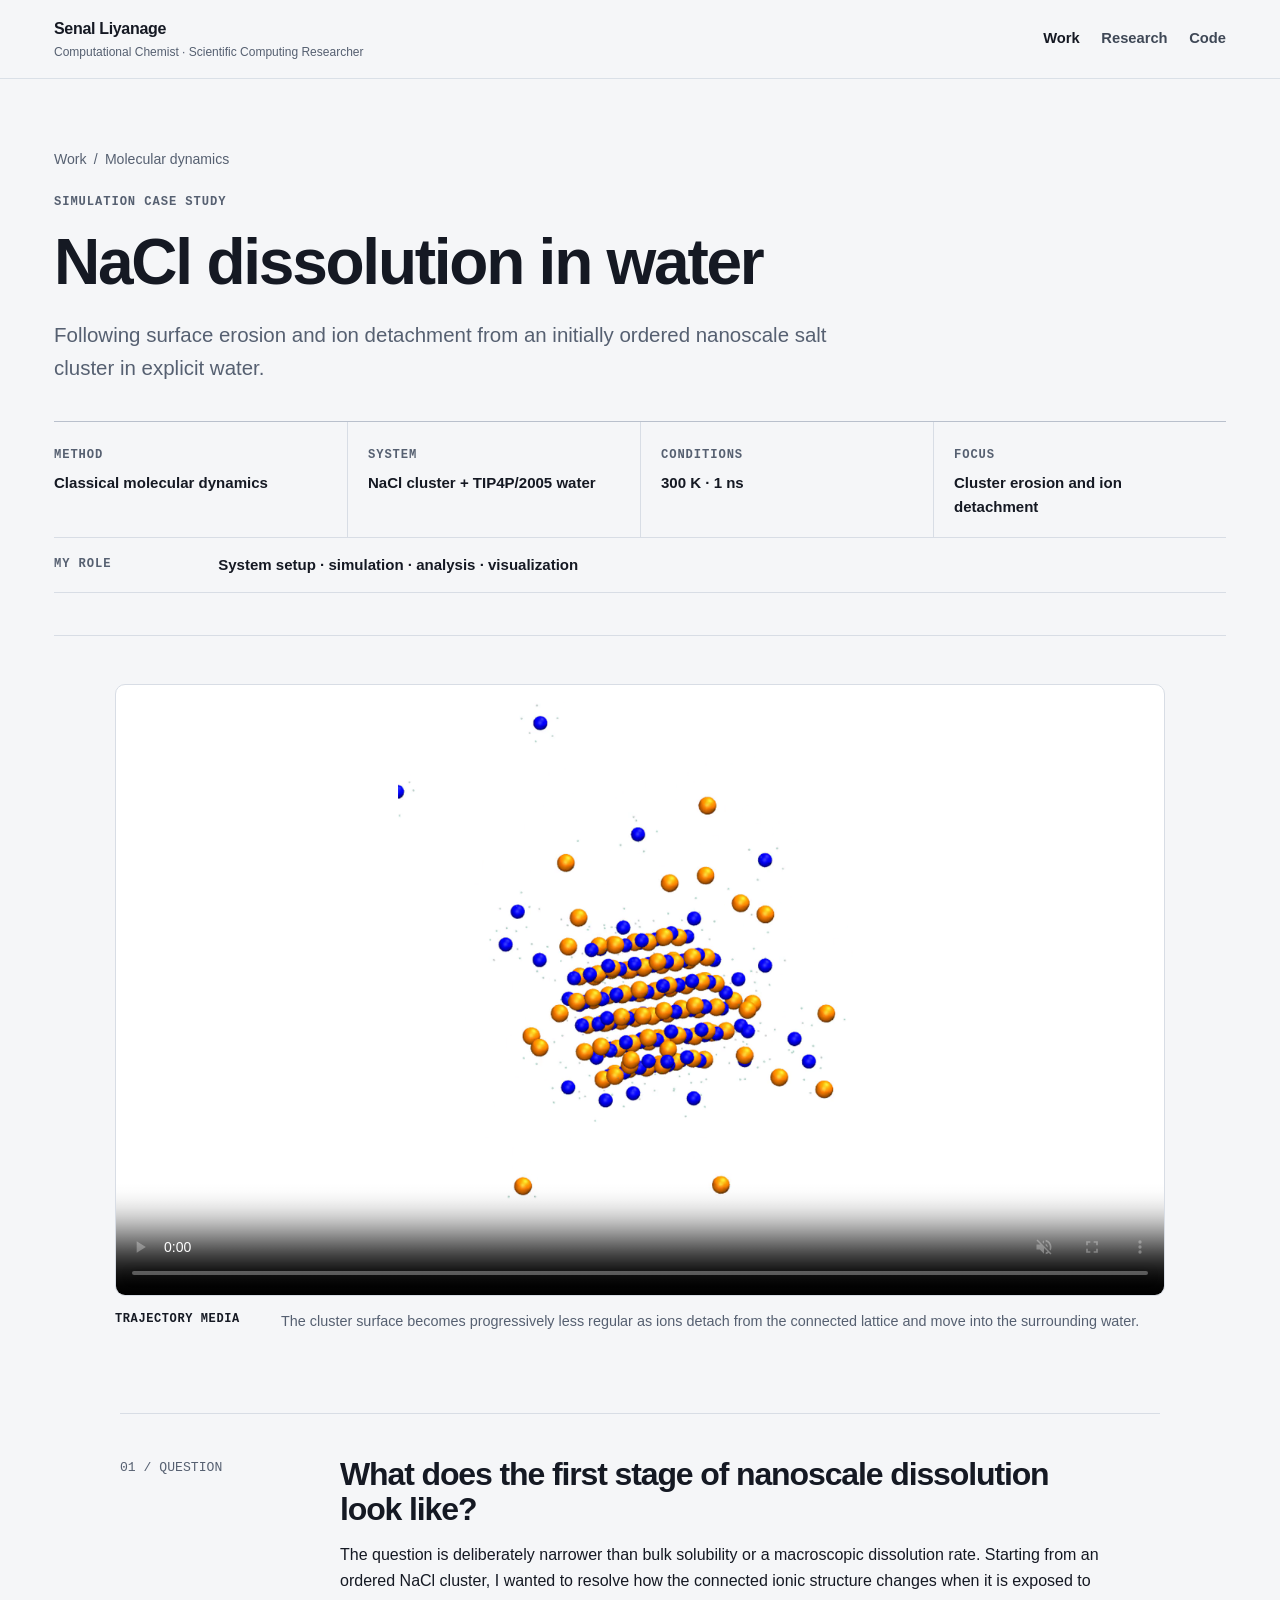
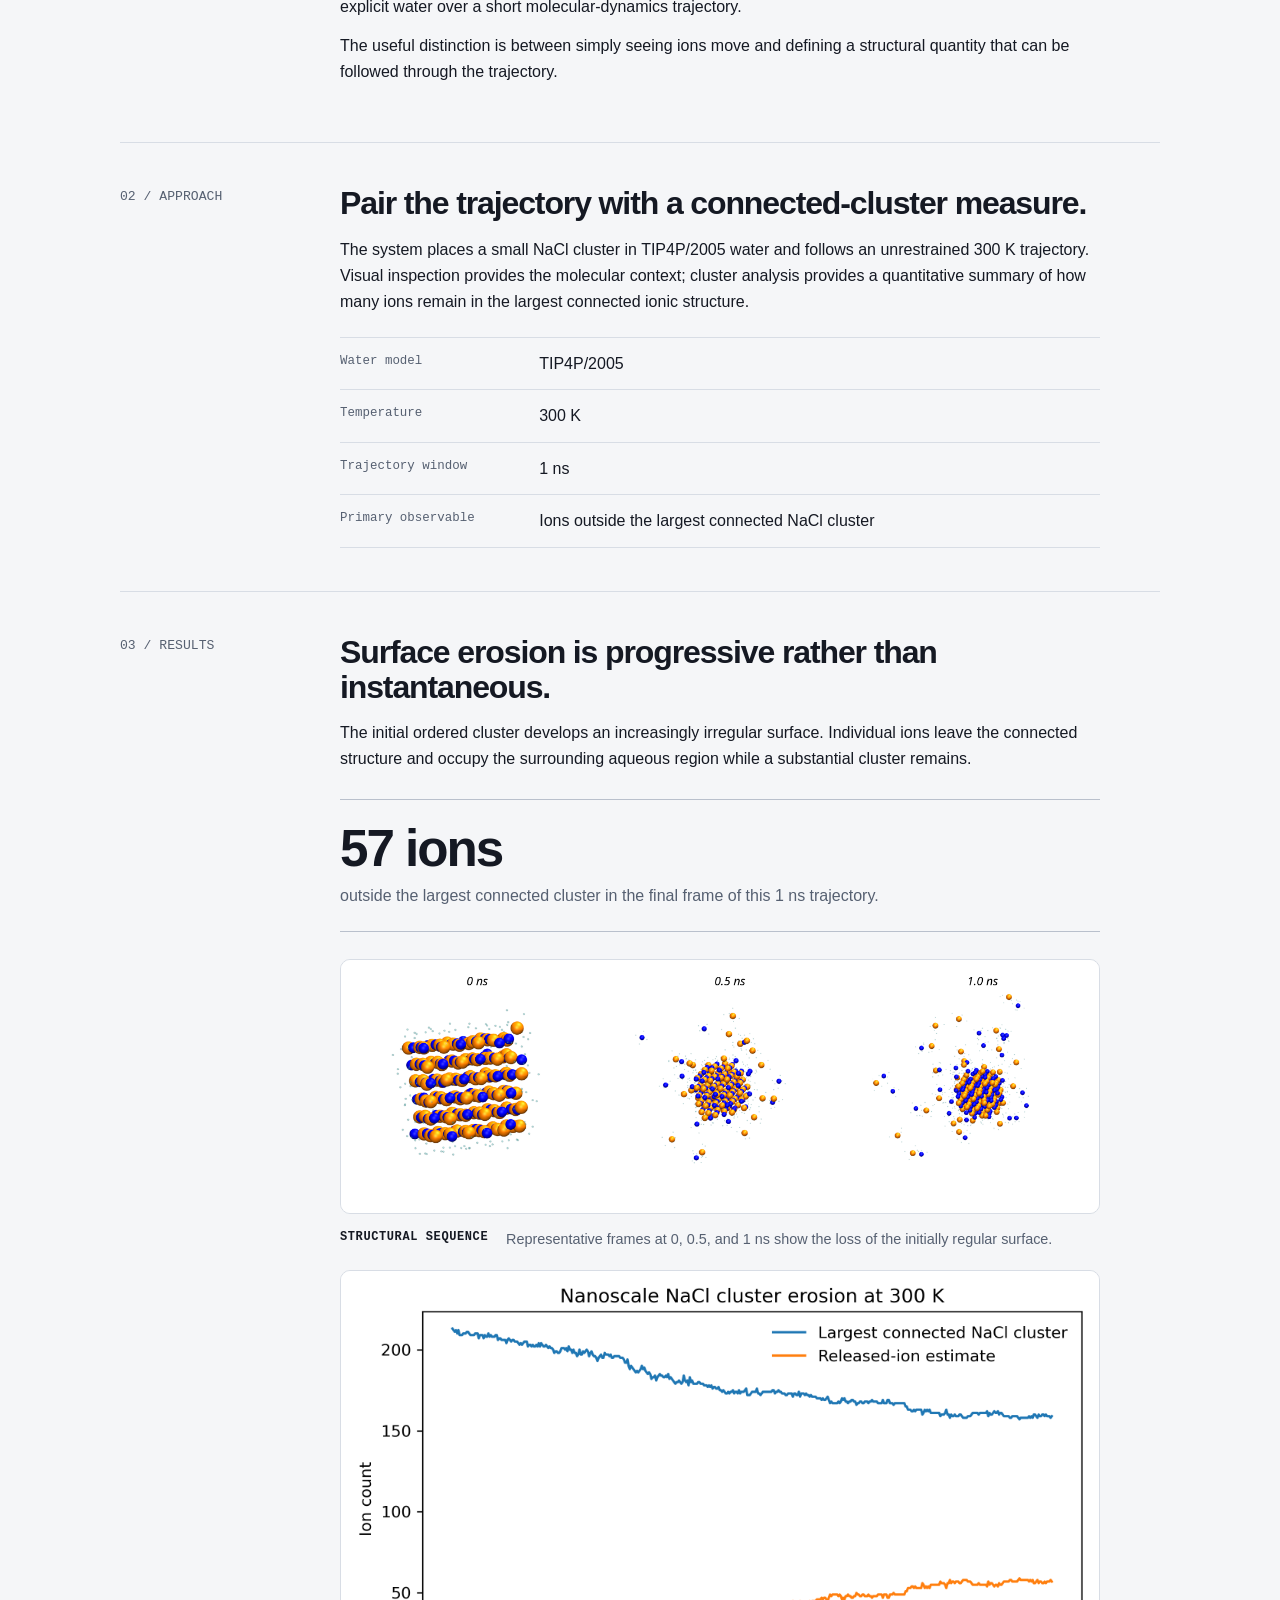
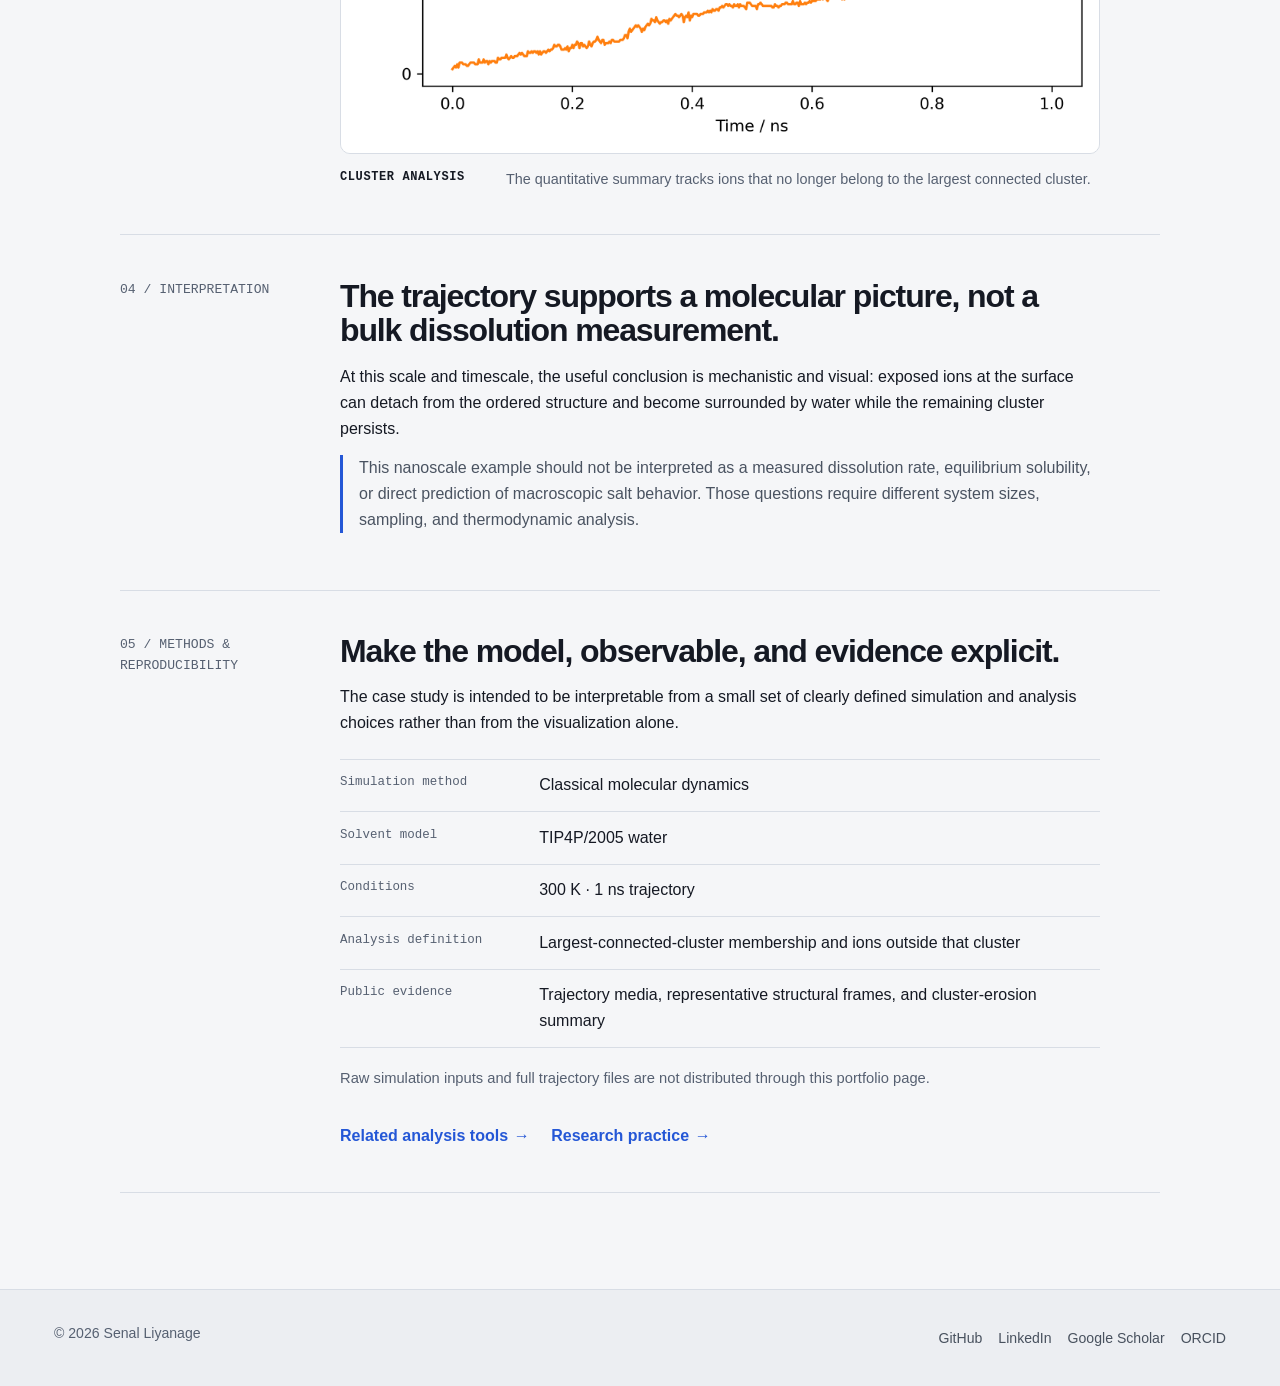
==== commit acee5075: "add production metadata and accessibility polish to projects/salt-dissolution/index.html" ====
--- a/projects/salt-dissolution/index.html
+++ b/projects/salt-dissolution/index.html
@@ -5,6 +5,21 @@
   <meta name="viewport" content="width=device-width, initial-scale=1">
   <meta name="description" content="Molecular-dynamics case study of nanoscale NaCl dissolution in explicit water at 300 K.">
   <title>NaCl Dissolution in Water | Senal Liyanage</title>
+  <meta name="author" content="Senal Liyanage">
+  <meta name="theme-color" content="#151923">
+  <link rel="canonical" href="https://senal-liyanage.github.io/projects/salt-dissolution/">
+  <link rel="icon" href="../../assets/favicon.svg" type="image/svg+xml">
+  <meta property="og:site_name" content="Senal Liyanage">
+  <meta property="og:type" content="website">
+  <meta property="og:title" content="NaCl Dissolution in Water | Senal Liyanage">
+  <meta property="og:description" content="Molecular-dynamics case study of nanoscale NaCl dissolution in explicit water at 300 K.">
+  <meta property="og:url" content="https://senal-liyanage.github.io/projects/salt-dissolution/">
+  <meta property="og:image" content="https://senal-liyanage.github.io/assets/projects/salt-dissolution/project002_300K_nacl_dissolution_square_poster.png">
+  <meta property="og:image:alt" content="Molecular dynamics view of nanoscale sodium chloride dissolution in water">
+  <meta name="twitter:card" content="summary_large_image">
+  <meta name="twitter:title" content="NaCl Dissolution in Water | Senal Liyanage">
+  <meta name="twitter:description" content="Molecular-dynamics case study of nanoscale NaCl dissolution in explicit water at 300 K.">
+  <meta name="twitter:image" content="https://senal-liyanage.github.io/assets/projects/salt-dissolution/project002_300K_nacl_dissolution_square_poster.png">
   <link rel="stylesheet" href="../../assets/css/style.css">
 </head>
 <body class="salt-case-page">
@@ -43,12 +58,12 @@
     </section>
 
     <section class="media-stage case-video-stage">
-      <video class="simulation-video" autoplay loop muted playsinline controls preload="metadata" aria-label="Molecular dynamics trajectory of nanoscale sodium chloride dissolution in water" poster="../../assets/projects/salt-dissolution/project002_300K_nacl_dissolution_poster.png">
+      <video class="simulation-video" autoplay loop muted playsinline controls preload="metadata" aria-label="Molecular dynamics trajectory of nanoscale sodium chloride dissolution in water" aria-describedby="trajectory-caption" poster="../../assets/projects/salt-dissolution/project002_300K_nacl_dissolution_poster.png">
         <source src="../../assets/projects/salt-dissolution/project002_300K_nacl_dissolution.mp4" type="video/mp4">
         <source src="../../assets/projects/salt-dissolution/project002_300K_nacl_dissolution.webm" type="video/webm">
         Your browser does not support the video tag.
       </video>
-      <div class="figure-caption">
+      <div class="figure-caption" id="trajectory-caption">
         <strong>Trajectory media</strong>
         <span>The cluster surface becomes progressively less regular as ions detach from the connected lattice and move into the surrounding water.</span>
       </div>
@@ -92,7 +107,7 @@
 
           <div class="figure-stack">
             <div>
-              <img class="case-figure" src="../../assets/projects/salt-dissolution/project002_300K_three_panel_public.png" alt="Three molecular simulation frames at 0 ns, 0.5 ns, and 1 ns showing progressive erosion of the sodium chloride cluster">
+              <img class="case-figure" src="../../assets/projects/salt-dissolution/project002_300K_three_panel_public.png" alt="Three molecular simulation frames at 0 ns, 0.5 ns, and 1 ns showing progressive erosion of the sodium chloride cluster" loading="lazy" decoding="async">
               <div class="figure-caption">
                 <strong>Structural sequence</strong>
                 <span>Representative frames at 0, 0.5, and 1 ns show the loss of the initially regular surface.</span>
@@ -101,7 +116,7 @@
             </div>
 
             <div>
-              <img class="case-figure" src="../../assets/projects/salt-dissolution/project002_300K_cluster_erosion.png" alt="Plot summarizing erosion of the largest connected salt cluster during the simulation">
+              <img class="case-figure" src="../../assets/projects/salt-dissolution/project002_300K_cluster_erosion.png" alt="Plot summarizing erosion of the largest connected salt cluster during the simulation" loading="lazy" decoding="async">
               <div class="figure-caption">
                 <strong>Cluster analysis</strong>
                 <span>The quantitative summary tracks ions that no longer belong to the largest connected cluster.</span>
--- a/assets/css/style.css
+++ b/assets/css/style.css
@@ -1447,3 +1447,164 @@
     display: inline;
   }
 }
+
+
+/* NaCl case-study 390px polish */
+.figure-full-link {
+  display: none;
+}
+
+@media (max-width: 680px) {
+  .salt-case-page .case-meta {
+    grid-template-columns: repeat(2, minmax(0, 1fr));
+    gap: 0;
+  }
+
+  .salt-case-page .case-meta > div {
+    min-width: 0;
+    padding: 0.85rem 0.75rem 0.85rem 0;
+  }
+
+  .salt-case-page .case-meta > div:nth-child(even) {
+    padding-left: 0.75rem;
+    padding-right: 0;
+    border-left: 1px solid var(--line);
+  }
+
+  .salt-case-page .case-role-meta {
+    margin-top: 0;
+    padding: 0.85rem 0;
+  }
+
+  .salt-case-page .case-video-stage {
+    margin-top: 2.4rem;
+  }
+
+  .salt-case-page .figure-caption {
+    margin-top: 0.65rem;
+  }
+
+  .salt-case-page .figure-stack {
+    gap: 1.55rem;
+  }
+
+  .salt-case-page .case-section {
+    padding-top: 2.35rem;
+    padding-bottom: 2.35rem;
+  }
+
+  .salt-case-page .result-stat {
+    margin: 1.2rem 0 1.5rem;
+  }
+
+  .figure-full-link {
+    display: inline-flex;
+    margin-top: 0.65rem;
+    font-size: 0.86rem;
+    font-weight: 700;
+  }
+}
+
+
+/* Water visualization 390px polish */
+@media (max-width: 680px) {
+  .water-case-page .case-meta {
+    grid-template-columns: repeat(2, minmax(0, 1fr));
+    gap: 0;
+  }
+
+  .water-case-page .case-meta > div {
+    min-width: 0;
+    padding: 0.85rem 0.75rem 0.85rem 0;
+  }
+
+  .water-case-page .case-meta > div:nth-child(even) {
+    padding-left: 0.75rem;
+    padding-right: 0;
+    border-left: 1px solid var(--line);
+  }
+
+  .water-case-page .case-role-meta {
+    margin-top: 0;
+    padding: 0.85rem 0;
+  }
+
+  .water-visual-stage {
+    margin-top: 2.4rem;
+  }
+
+  .water-visual-stage .canvas-shell {
+    padding: 0.45rem;
+  }
+
+  .water-visual-stage .figure-caption {
+    margin-top: 0.65rem;
+  }
+
+  .water-case-page .case-section {
+    padding-top: 2.35rem;
+    padding-bottom: 2.35rem;
+  }
+}
+
+
+/* Work page tablet polish */
+@media (max-width: 900px) {
+  .work-secondary-section .section-heading h2 {
+    display: none;
+  }
+
+  .work-repo-row .repo-arrow {
+    display: inline-flex;
+    align-items: center;
+    gap: 0.15rem;
+    font-size: 0.92rem;
+    font-weight: 700;
+  }
+
+  .work-repo-row .repo-link-label {
+    display: inline;
+  }
+}
+
+
+/* Research publication links at tablet widths */
+@media (max-width: 900px) {
+  .publication-row .publication-link {
+    display: inline-flex;
+    align-items: center;
+    gap: 0.15rem;
+    font-size: 0.9rem;
+    font-weight: 700;
+    white-space: nowrap;
+  }
+
+  .publication-row .publication-link-label {
+    display: inline;
+  }
+}
+
+
+/* NaCl case-study tablet polish */
+@media (max-width: 900px) and (min-width: 681px) {
+  .salt-case-page .case-section {
+    grid-template-columns: 145px minmax(0, 1fr);
+    gap: 2rem;
+  }
+
+  .salt-case-page .figure-full-link {
+    display: inline-flex;
+    margin-top: 0.65rem;
+    font-size: 0.86rem;
+    font-weight: 700;
+  }
+}
+
+
+/* Water visualization tablet polish */
+@media (max-width: 900px) and (min-width: 681px) {
+  .water-case-page .case-section {
+    grid-template-columns: 145px minmax(0, 1fr);
+    gap: 2rem;
+  }
+}
